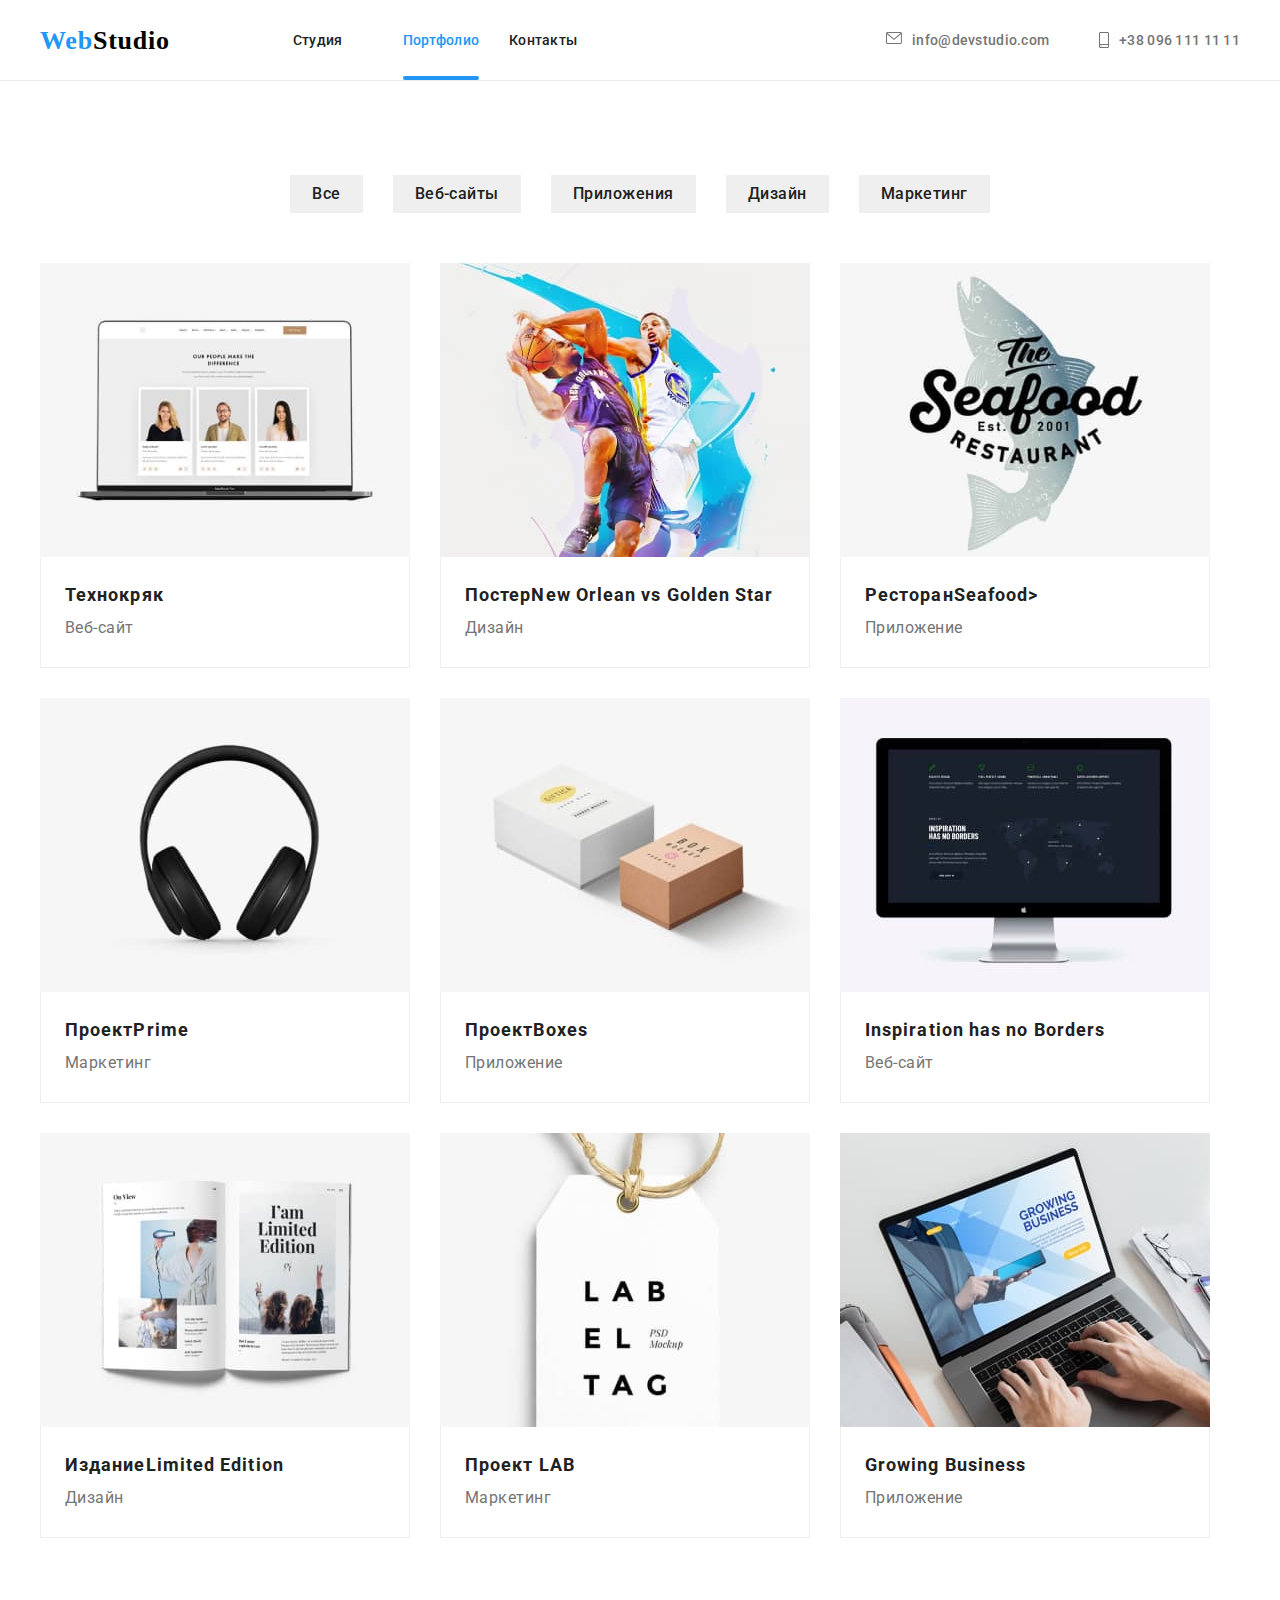
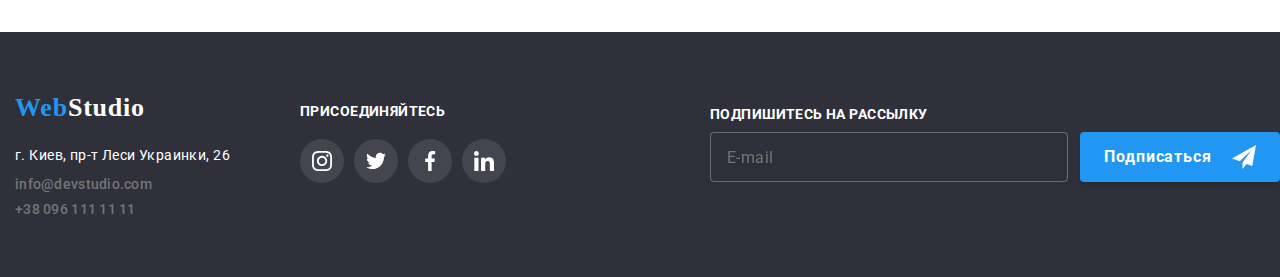
==== portfolio.html @ 8f8fbf3a "HW7" ====
<!DOCTYPE html>
<html lang="ru">
<head>
    <meta charset="UTF-8">
    <meta http-equiv="X-UA-Compatible" content="IE=edge">
    <meta name="viewport" content="width=device-width, initial-scale=1.0">
    <title>Document</title>
    <link rel="preconnect" href="https://fonts.googleapis.com">
    <link rel="preconnect" href="https://fonts.gstatic.com" crossorigin>
    <link href="https://fonts.googleapis.com/css2?family=Roboto:wght@400;500;700;900&display=swap" rel="stylesheet">
    <link href="//cdnjs.cloudflare.com/ajax/libs/modern-normalize/1.1.0/modern-normalize.min.css">
    <link rel="stylesheet" href="./css/styles.css">
</head>
<body>
    <header class="header">
        <div class="container header-container">
        <nav class="header-nav header-list">
            <a href=./index.html class="Logo link">Web<span class="Logostudio link">Studio</span></a>
             
         <ul class="header-list link">
             <li class="header-item link">
               <a class="heder-link link" href=./index.html>Студия</a>
             </li>
             <li class="header-item link">
               <a class="heder-link current link" href=./portfolio.html>Портфолио</a>
             </li>
             <li class="header-item link">
               <a class="heder-link link" href="Контакты">Контакты</a>
             </li>
         </ul>
         </nav>
         
         <ul class="header-contact">
            <li class="contact-list link">
                <a class="contact-item link" href="mailto:info@devstudio.com">
                <svg class="email-icon">
                <use href="./imeges/sprite.svg#icon-email"></use>
                </svg>
                info@devstudio.com</a>
            </li>
            <li class="contact-list link">
                <a class="contact-item link" href="tel:+380961111111">
                <svg class="tel-icon">
                    <use href="./imeges/sprite.svg#icon-phone"></use>
                </svg>
                +38 096 111 11 11</a>
            </li>
        </ul>            
        </div>
     </header>

     <main>
         <section class="menu">
             <div class="container">
             <h2 hidden>навигация</h2>
             <ul class="container-nav">
                 <li class="menu-title link">
                     <button class="menu-btn link" type="button">Все</button>
                 </li>
                 <li class="menu-title link">
                    <button class="menu-btn link" type="button">Веб-сайты</button>
                </li>
                <li class="menu-title link">
                    <button class="menu-btn link" type="button">Приложения</button>
                </li>
                <li class="menu-title link">
                    <button class="menu-btn link" type="button">Дизайн</button>
                </li>
                <li class="menu-title link">
                    <button class="menu-btn link" type="button">Маркетинг</button>
                </li>
             </ul>
         
             <h2 hidden>Gelery</h2>
             <ul class="galary-list">
                 <li class="link galary-item">
                     <a class="link galary-link" href="">
                <div class="galary-top">    
                    <img  src="./imeges/img1.jpg" alt="сотрудники" width="370" height="294">
                    <p class="galary-text"> Технокряк это современная площадка 
                    распространения коронавируса. 
                    Компании используют эту платформу 
                    для цифрового шпионажа и атак на защищённые 
                    сервера конкурентов
                    </p>
                </div>
                    <div class="card">
                        <h3 class="project-list">Технокряк</h3>
                        <p class="project-item">Веб-сайт</p>
                    </div>
                </a>

                 </li>
                 <li class="link galary-item">
                     <a class="link galary-link" href="">
                    <div class="galary-top">
                    <img  src="./imeges/img2.jpg" alt="баскетбол" width="370" height="294">
                    <p class="galary-text"> Технокряк это современная площадка 
                        распространения коронавируса. 
                        Компании используют эту платформу 
                        для цифрового шпионажа и атак на защищённые 
                        сервера конкурентов>
                        </p>
                    </div> 
                    <div class="card">
                        <h3 class="project-list">Постер<span class="project-list" lang="en">New Orlean vs Golden Star</span>
                        </h3>
                        <p class="project-item">Дизайн</p>
                    </div>
                    </a>

                 </li >
                 <li class="link galary-item" >
                     <a class="link galary-link" href="">
                        <div class="galary-top">
                    <img  src="./imeges/img3.jpg" alt="логотип ресторана" width="370" height="294">
                      <p class="galary-text"> Технокряк это современная площадка 
                        распространения коронавируса. 
                        Компании используют эту платформу 
                        для цифрового шпионажа и атак на защищённые 
                        сервера конкурентов>
                        </p>
                        </div>
                        <div class="card">
                        <h3 class="project-list">Ресторан<span class="project-list" lang="en">Seafood></span></h3>
                        <p class="project-item">Приложение</p>
                </div>
                </a>

                 </li>
                 <li class="link galary-item">
                     <a class="link galary-link" href="">
                        <div class="galary-top">
                    <img  src="./imeges/img4.jpg" alt="наушники" width="370" height="294">
                    <p class="galary-text"> Технокряк это современная площадка 
                        распространения коронавируса. 
                        Компании используют эту платформу 
                        для цифрового шпионажа и атак на защищённые 
                        сервера конкурентов>
                        </p>
                        </div>
                    <div class="card">
                        <h3 class="project-list">Проект<span class="project-list" lang="en">Prime</span></h3>
                        <p class="project-item">Маркетинг</p>
                    </div class="card">
                </a>
                 </li>
                 <li class="link galary-item">
                     <a class="link galary-link" href="">
                        <div class="galary-top">
                    <img  src="./imeges/img5.jpg" alt="коробки" width="370" height="294">
                    <p class="galary-text"> Технокряк это современная площадка 
                        распространения коронавируса. 
                        Компании используют эту платформу 
                        для цифрового шпионажа и атак на защищённые 
                        сервера конкурентов>
                        </p>
                        </div>
                    <div class="card">
                        <h3 class="project-list">Проект<span class="project-list" lang="en">Boxes</span> </h3>
                        <p class="project-item">Приложение</p>
                    </div>
                </a>
                 </li>
                 <li class="link galary-item">
                     <a class="link galary-link" href="">
                        <div class="galary-top">
                    <img  src="./imeges/img6.jpg" alt="монитор" width="370" height="294">
                    <p class="galary-text"> Технокряк это современная площадка 
                        распространения коронавируса. 
                        Компании используют эту платформу 
                        для цифрового шпионажа и атак на защищённые 
                        сервера конкурентов>
                        </p>
                        </div>
                    <div class="card">
                        <h3 class="project-list" lang="en">Inspiration has no Borders</h3>
                        <p class="project-item">Веб-сайт</p>
                </div>    
                </a>
                 </li>
                 <li class="link galary-item">
                     <a class="link galary-link" href="">
                        <div class="galary-top">
                    <img src="./imeges/img7.jpg" alt="книга" width="370" height="294">
                    <p class="galary-text"> Технокряк это современная площадка 
                        распространения коронавируса. 
                        Компании используют эту платформу 
                        для цифрового шпионажа и атак на защищённые 
                        сервера конкурентов>
                        </p>
                        </div>
                    <div class="card">
                        <h3 class="project-list">Издание<span class="project-list" lang="en">Limited Edition</span></h3>
                         <p class="project-item">Дизайн</p>
                    </div>
                </a>
                 </li>
                 <li class="link galary-item">
                     <a class="link galary-link" href="">
                        <div class="galary-top">
                    <img  src="./imeges/img8.jpg" alt="бирка" width="370" height="294">
                    <p class="galary-text"> Технокряк это современная площадка 
                        распространения коронавируса. 
                        Компании используют эту платформу 
                        для цифрового шпионажа и атак на защищённые 
                        сервера конкурентов>
                        </p>
                        </div>
                    <div class="card">
                        <h3 class="project-list">Проект <span class="project-list" lang="en">LAB</span></h3>
                        <p class="project-item">Маркетинг</p>
                </div>
                </a>
                 </li>
                 <li class="link galary-item">
                     <a class="link galary-link" href="">
                        <div class="galary-top">
                    <img  src="./imeges/img9.jpg" alt="ноутбук" width="370" height="294">
                    <p class="galary-text"> Технокряк это современная площадка 
                        распространения коронавируса. 
                        Компании используют эту платформу 
                        для цифрового шпионажа и атак на защищённые 
                        сервера конкурентов>
                        </p>
                        </div>
                    <div class="card">
                        <h3 class="project-list" lang="en">Growing Business</h3>
                         <p class="project-item">Приложение</p>
                    </div>    
                </a>
                 </li>
            </ul>
         </div>
         </section>
     </main>

     <footer class="footer link">
    
        <div class="head-footer-container">
           <div class="container footer-container">
               <div class="footer-web">  
                   <div class="logo-foot">
                   <a href="WebStudio" class="Logo-footer link">Web<span class="Logostudio-footer link">Studio</span></a>
                   </div>
               <address> 
               <ul class="link footer-list">
                   <li class="link footer-item">
                       <a class="adress link" href="г.Киев,пр-тЛесиУкраинки,26">г. Киев, пр-т Леси Украинки, 26</a>
                   </li>
                   <li class="link footer-item">
                       <a class="contact-item link" href="mailto:info@devstudio.com">info@devstudio.com</a>
                   </li>
                   <li class="link footer-item">
                       <a class="contact-item link" href="tel:+380961111111">+38 096 111 11 11</a>
                   </li>
               </ul>
               </address>
               </div> 
   
           <div class="footer-social">
            <h2 class="social-title">Присоединяйтесь</h2>
               <ul class="social-list">
                <li class="social-item link"> 
                    <a href="" class="footer-social-link">
                       <svg class="footer-social-icon">
                           <use href="./imeges/sprite.svg#icon-instagram"></use>
                       </svg>
                   </a> 
               </li>
                               
               <li class="social-item link"> 
                   <a href="" class="footer-social-link">
                       <svg class="footer-social-icon">
                           <use href="./imeges/sprite.svg#icon-twitter"></use>
                       </svg>
                   </a>
                </li>
                                 
                <li class="social-item link"> 
                    <a href="" class="footer-social-link">
                       <svg class="footer-social-icon">
                           <use href="./imeges/sprite.svg#icon-facebook"></use>
                       </svg>
                   </a> 
               </li>
   
               <li class="social-item link"> 
                   <a href="" class="footer-social-link">
                       <svg class="footer-social-icon">
                           <use href="./imeges/sprite.svg#icon-linkedin"></use>
                       </svg>
                   </a> 
               </li>
              </ul>
           </div> 
       </div>
       <form action class="footer-form">
        <strong class="strong">Подпишитесь на рассылку</strong>
        <div class="write-send">
        <input type="email" 
            id="mail" 
            placeholder="E-mail" 
            class="footer-input">
        <button type="submite" class="btn-write">
            <span class="btn-title">Подписаться</span>
            <svg class="icon-send" width="24" height="24">
                <use href="../imeges/sprite.svg#icon-send">
                 </use>
            </svg>
        </button>
    
    </form>
        </div>
       
       </footer>
    
</body>
</html>
---- css/styles.css ----
:root {
        --primary-title-color: #ffffff;
        --secondary-title-color: #212121;
        --primary-text-color: #757575;
        /* --third-text-color: #9da4bd; */
        --secondary-text-color: #2196F3
        /* --accent-color: #ff6c00; */
        /* --header-text-color: #ffffff; */
    }
html {
 box-sizing: border-box;
}
/* *,
*::after,
*::before {
    box-sizing: inherit;
} */
body { 
    font-family: 'Roboto', sans-serif;
    margin: 0px;
  }  
.link {
    list-style: none;
    text-decoration: none;
    font-style: normal;
}
ul, 
h1,
h3,
h2,
h4,
p {
    padding: 0px;
    margin: 0px;
}
img {
    display: block;
    min-width: 100%;
    height: auto;
}
a {
    display: block;
}
.container {
    width: 1200px;
    margin: 0 auto;
    padding: 0 15px;
    
}

/* HEADER */
.header {
    border-bottom: 1px solid #ececec;
}
.Logo {
    color:  var(--secondary-text-color);
    font-family: Raleway; 
    font-style: normal;
    font-weight: bold;
    font-size: 26px;
    line-height: 31px;
    letter-spacing: 0.03em;
    margin-right: 93px;
    padding-top: 25px;
    padding-bottom: 25px;
}
.Logostudio {
    font-family: Raleway;
    font-style: normal;
    font-weight: bold;
    font-size: 26px;
    line-height: 31px;
    letter-spacing: 0.03em;
    color: black;
}
.header-list {
    display: flex;
    margin-right: auto;
    align-items: center;
}
.header-container {
    display: flex;
    height: 80px;
} 
.header-nav {
    display: flex;
}
.header-item {    
    font-family: Roboto;
    font-style: normal;
    font-weight: 500;
    font-size: 14px;
    line-height: 16px;
    letter-spacing: 0.02em;
   
   }

.header-item:not(:last-child) {
    margin: 30px;
}   

.heder-link {
    color: var(--secondary-title-color);
    padding-top: 32px;
    padding-bottom: 32px;
    display: flex;
    transition: color 250ms cubic-bezier(0.4, 0, 0.2, 1);
}
      

.heder-link:hover,
.heder-link:focus,
.contact-item:hover,
.contact-item:focus{
    color:var(--secondary-text-color);
}
.header-list .heder-link.current {
    position: relative;
    color: var(--secondary-text-color);
}
.current::after {
content: "";
width: 100%;
height: 4px;
position: absolute;
bottom: 0px;
border-radius: 2px;
background-color: var(--secondary-text-color);

display: block;
}

/* CONTACT */
.header-contact {
    display: flex;
  margin-left: auto;
  align-items: center;
}

.contact-item {
    font-family: Roboto;
    font-style: normal;
    font-weight: 500;
    font-size: 14px;
    line-height: 16px;
    letter-spacing: 0.02em;
    color: var(--primary-text-color);
    display: flex;
    transition: color 250ms cubic-bezier(0.4, 0, 0.2, 1);
}



.contact-list:not(:last-child) {
 margin-right: 50px;

}
.email-icon {
    height: 12px;
    width: 16px;
    margin-right: 10px;
    fill: currentColor;
}
.tel-icon {
    height: 16px;
    width: 10px;
    margin-right: 10px;
    fill: currentColor;  
}
  

/* HERO */
.baner {
    background-color: #2F303A;
    
}
 .hero-main {    
    font-family: Roboto;
    font-style: normal;
    font-weight: 900;
    font-size: 44px;
    line-height: 60px;
    text-align: center;
    letter-spacing: 0.06em;
    text-transform: uppercase;
    color: var(--primary-title-color); 
    width: 696px;
    margin: auto;
    /* height: 120px; */
    margin-bottom: 30px;
    /* margin-top: 200px; */
    /* padding-bottom: 280px; */
    /* outline: 1px solid #ffffff; */
 }
 .hero-main {
     padding-top: auto;
     padding-bottom: auto;
 }
 .baner  {
     padding-top: 200px;
     height: 600px;
     max-width: 1600px;
     margin: auto;
     text-align: center;
     background-image: linear-gradient(to right, rgba(47,48,58,0.4), rgba(47,48,58,0.4) ),
      url(../imeges/background.jpg);
     background-repeat: no-repeat;
     background-position: center;
     background-size: cover;
    }
    .pictures {
    height: 120px;
    background-color: #F5F4FA;
    margin-bottom: 30px;
    display: flex;
    justify-content: center;
    align-items: center;
    }
    .icon-antena,
    .icon-clock,
    .icon-diagram,
    .icon-astronaut  {
        height: 70px;
        width: 70px;
    }    
    .social-item {
        width: 44px;
        height: 44px;
       
    }
    .social-link {
        /* display: block; */
        width: 100%;
        height: 100%;
        border-radius: 50%;
        background-color: #ffffff;
        display: flex;
        align-items: center;
        justify-content: center;
        transition: background-color 250ms cubic-bezier(0.4, 0, 0.2, 1);
    }
    .social-link:hover,
    .social-link:focus {
        background-color: var(--secondary-text-color);
        border-radius: 50%;
    }
    .social-link:hover .social-icon,
    .social-link:focus .social-icon {
        fill:#ffffff;
        border-color: var(--secondary-text-color)
    }
    .social-list {
        display: flex;
        justify-content: center;
        align-items: center;
    }
    .social-item +.social-item {
        margin-left: 10px;
    }
    .team-list-item {
        margin-bottom: 30px;
    }
    .social-icon {
        width: 20px;
        height: 20px;
        fill: #afb1b8;
        justify-content: center;
        align-items: center;
    }
 
 .hero-btn {
    font-family: Roboto;
    font-style: normal;
    font-weight: bold;
    font-size: 16px;
    line-height: 30px;
    display: flex;
    align-items: center;
    /* text-align: center; */
    letter-spacing: 0.06em;
    color: var(--primary-title-color);
    background-color: #2196F3;
    cursor: pointer;
    margin: auto;
    /* height: 50px;
    width: 200px; */
    border-radius: 4px;
    padding: 10px 32px;
 }
.hero-btn:focus,
.hero-btn:hover{
    background-color: var(--secondary-text-color);
    color: var(--secondary-title-color);
}

 .about-us {
    font-family: Roboto;
    font-style: normal;
    font-weight: bold;
    font-size: 14px;
    line-height: 16px;
    letter-spacing: 0.03em;
    text-transform: uppercase;
    color: var(--secondary-title-color);
    margin-bottom: 10px;
    }

.about-item {
    margin-left: 30px;
    width: 270px;
    flex-basis: calc(100% / 4 - 30px);
}

.about-item:nth-child(4n+1) {
   margin-left: 0px; 
}

.header-us {
    display: flex;
}


.header-about-us {
    padding-top: 94px;
  padding-bottom: 47px;
}

.about-list {
    font-family: Roboto;
    font-style: normal;
    font-weight: normal;
    font-size: 14px;
    line-height: 24px;
    letter-spacing: 0.03em;
    color: var(--primary-text-color);
    margin-top: 10px;
    display: flex;
 }
 .about-us:not(:last-child) {
    margin-right: 50px }

.header-we-do {
    padding-top: 47px;
  padding-bottom: 94px;
} 
.we-do-list {
    display: flex;
    flex-basis: calc(100% / 3 - 90px);
    
}  
.we-do {
    font-family: Roboto;
    font-style: normal;
    font-weight: bold;
    font-size: 36px;
    line-height: 42px;
    text-align: center;
    letter-spacing: 0.03em;
    color: var(--secondary-title-color);
    margin-bottom: 50px;
}
.photo-we-do:not(:first-child) {
    margin-left: 30px;
   
}
.we-do-text {
    position: absolute;
    font-family: Roboto;
    font-style: normal;
    font-weight: bold;
    font-size: 14px;
    line-height: 16px;
    text-align: center;
    letter-spacing: 0.03em;
    text-transform: uppercase;

    display: flex;
    justify-content: center;
    align-items: center;
       
    line-height: 1.17;
    width: 100%;
    height: 70px;
    background-color: rgba(47, 48, 58, 0.8);
    color: var(--primary-title-color);
    bottom: 0;
}
    
.we-do-title {
    position: relative;
}
.team {
    font-family: Roboto;
    font-style: normal;
    font-weight: bold;
    font-size: 36px;
    line-height: 42px;
    text-align: center;
    letter-spacing: 0.03em;
    color: var(--secondary-title-color);
    margin-bottom: 50px;
}
.header-team {
    background-color: #f5f4fa;
  padding-top: 94px;
  padding-bottom: 94px;
  max-width: 1600px;
  margin: auto;
}
.photo-us {
    flex-basis: calc(100% / 4 - 90px); 
    box-shadow: 0px 1px 3px rgb(0 0 0 / 12%), 
    0px 1px 1px rgb(0 0 0 / 14%), 
    0px 2px 1px rgb(0 0 0 / 20%);  
    border-radius: 0px 0px 4px 4px;
    background-color:var(--primary-title-color) ;    
}
.photo-us:not(:first-child) {
    margin-left: 30px;
      
}
.team-list {
    display: flex;
    flex-wrap: wrap;
    /* margin-left: -30px; */
}
.team-list > .photo-us{
    flex-basis: calc((100% / 4) - 30px);
}
.team-photo {
    margin-bottom: 30px;
    
}
.name {
    font-family: Roboto;
    font-style: normal;
    font-weight: 500;
    font-size: 16px;
    line-height: 19px;
    text-align: center;
    letter-spacing: 0.03em;
    color: var(--secondary-title-color);
    
}
.prof {
    font-family: Roboto;
    font-style: normal;
    font-weight: normal;
    font-size: 16px;
    line-height: 19px;
    text-align: center;
    letter-spacing: 0.03em;
    color: var(--primary-text-color);
    padding: auto;
    margin-top: 10px;
}
.client-section {
    /* display: flex; */
    padding-top: 94px;
    padding-bottom: 94px;
}
.title-client {
    font-family: Roboto;
    font-style: normal;
    font-weight: bold;
    font-size: 36px;
    line-height: 42px;
    text-align: center;
    letter-spacing: 0.03em;
    color: #212121;
    margin-bottom: 50px;
}
/* .client-list > .client-item{
    flex-basis: calc((100% / 6) - 30px);
} */
/* .client-item {
    border: 1px solid #AFB1B8;
    border-radius: 4px;
 } */
.client-link {
    display: flex;
    width: 170px;
    height: 92px;
    justify-content: center;
    align-items: center;
    border-radius: 4px;
    border: 1px solid #afb1b8;
    cursor: pointer;
    transition: background-color 250ms cubic-bezier(0.4, 0, 0.2, 1);
}
.client-link:hover,
.client-link:focus {
    border-color: #2196F3;  
}

.client-item:not(:last-child) {
    margin-right: 30px;
}
.company-icon {
    width: 106px;
    height: 60px;
    fill:#AFB1B8 ;

}
.client-list {
    display: flex;
    justify-content: center;
}
/* .client-link:hover,
.client-link:focus {
  border-color: var(--secondary-text-color);
} */

.client-link:hover .company-icon,
.client-link:focus .company-icon {
  fill: #2196F3;
  border-color: #2196F3;
}
/* FOOTER */
.logo-foot {
    margin-bottom: 20px;
    height: 31px;
    width: 145px;
    /* margin-right: 70px; */
}
.Logostudio-footer {
    color: #ffffff;
}
    

.adress {
    font-family: Roboto;
    font-style: normal;
    font-weight: normal;
    font-size: 14px;
    line-height: 24px;
    letter-spacing: 0.03em;
    color: var(--primary-title-color);
}
.mail .tel {
    font-family: Roboto;
    font-style: normal;
    font-weight: normal;
    font-size: 14px;
    line-height: 24px;
    letter-spacing: 0.03em;
    color: rgba(255, 255, 255, 0.6);
}
.footer {
    background-color: #2F303A;
    padding-top: 60px;
    padding-bottom: 60px;
    /* height: 252px; */
    max-width: 1600px;
    margin: auto;
    /* display: flex; */
    
}
.Logo-footer {
    color:  var(--secondary-text-color);
    font-family: Raleway; 
    font-style: normal;
    font-weight: bold;
    font-size: 26px;
    line-height: 31px;
    letter-spacing: 0.03em;
    /* margin-right: 93px;
    margin-bottom: 25px;
    padding-top: 60px; */
}
.footer-item {
        display: block;
}
.footer-item:not(:last-child) {
    margin-bottom: 9px;
}
/* .footer-social { */
    /* display: flex;
    flex-direction: column; */
    

.social-title {
    /* display: flex; */
    align-items: center;
    justify-content: center;
    margin-bottom: 20px;
    width: 145px;
    height: 16px;
    left: 516px;
    top: 2751px;
    color: var(--primary-title-color);
    font-family: Roboto;
    font-style: normal;
    font-weight: 700;
    font-size: 14px;
    line-height: calc(16 / 14);
    letter-spacing: 0.03em;
    text-transform: uppercase;
}
.head-footer-container {
    display: flex;
    /* padding-top: 60px;
    /* padding-bottom: 60px; */
}
.footer-container {
    display: flex;
    align-items:baseline; 
    margin-right: 70px;
}

.footer-social-link {
    display: flex;
    align-items: center;
    justify-content: center;
    width: 44px;
    height: 44px;
    background-color: rgba(255, 255, 255, 0.1);
    border-radius: 50%;
    transition: background-color 250ms cubic-bezier(0.4, 0, 0.2, 1);
}
.footer-social-link:hover,
.footer-social-link:focus {
  background-color: var(--secondary-text-color);
  border-radius: 50%;
}

.footer-social-link:hover .footer-social-icon,
.footer-social-link:focus .footer-social-icon {
  fill: var(--primary-title-color);
}
.footer-social-icon {
    width: 20px;
    height: 20px;
    fill: var(--primary-title-color);
}
.footer-web {
    margin-right: 70px;
    /* margin-left: 215px; */
}
.footer-form {
    display: inline-flex;
    flex-wrap: wrap;
    /* margin-right: 93px; */
 
}
.strong {
    font-family: Roboto;
    font-style: normal;
    font-weight: 700;
    font-size: 14px;
    line-height: 1.14;
    letter-spacing: 0.03em;
    text-transform: uppercase;
    display: block;
    color: var(--primary-title-color);
    /* margin-bottom: 20px; */
    padding-top: 15px;
}
.write-send {
   display: flex;
   margin-top: -25px;
  
}
.footer-input {
    outline: none;
    font-family: Roboto;
    font-style: normal;
    font-weight: 400;
    font-size: 16px;
    line-height: 1.25;
    display: flex;
    align-items: center;
    letter-spacing: 0.03em;
    color: rgba(255, 255, 255, 0.6);
    width: 358px;
    height: 50px;
    padding: 15px 16px;
    margin-right: 12px;
    color: var(--primary-title-color);
    background: none;
    border: 1px solid rgba(255, 255, 255, 0.3);
    box-sizing: border-box;
    filter: drop-shadow(0px 4px 4px rgba(0, 0, 0, 0.15));
    border-radius: 4px;
    transition: border 250ms cubic-bezier(0.4, 0, 0.2, 1);
}
.footer-form:focus
.footer-form:hover {
    border: 1px solid rgba(255, 255, 255, 0.3); 
}
.btn-write {
    display: flex;
    align-items: center;
    justify-content: center;
    width: 200px;
    height: 50px;
    left: 1185px;
    top: 2787px;
    border: none;
    background-color: var(--secondary-text-color);
    box-shadow: 0px 4px 4px rgb(0 0 0 / 15%);
    border-radius: 4px;
    box-shadow: 0px 4px 4px rgb(0 0 0 / 15%);
    cursor: pointer;
    transition: background-color 250ms cubic-bezier(0.4, 0, 0.2, 1);
}

.icon-send {
    width: 24px;
    height: 24px;
    margin-left: 10px;
}
.btn-title {
    font-family: Roboto;
    font-style: normal;
    font-weight: bold;
    font-size: 16px;
    line-height: calc(30 / 16);
    letter-spacing: 0.06em;
    color: var(--primary-title-color);
    margin-right: 10px; 
}



/* PORTFOLIO */
/* MENU */
.menu-btn:hover,
.menu-btn:focus {
    color:var(--primary-title-color);
    background-color: var(--secondary-text-color);
}
.menu-btn {
    border: none;
    font-family: Roboto;
    font-style: normal;
    font-weight: 500;
    font-size: 16px;
    line-height: 26px;
    text-align: center;
    letter-spacing: 0.03em;
    color: var(--secondary-title-color);
    cursor: pointer;
    display: block;
    padding: 6px 22px;
    /* height: 38px; */
    transition: color 250ms cubic-bezier(0.4, 0, 0.2, 1), 
    background-color 250ms cubic-bezier(0.4, 0, 0.2, 1), 
    box-shadow 250ms cubic-bezier(0.4, 0, 0.2, 1);
    
}


.menu {
    padding-top: 94px;
    padding-bottom: 94px;
}
/* GALARY */
.project-list {
    font-family: Roboto;
    font-style: normal;
    font-weight: bold;
    font-size: 18px;
    line-height: 36px;
    letter-spacing: 0.06em;
    color: var(--secondary-title-color);
    }
.project-item {
    font-family: Roboto;
    font-style: normal;
    font-weight: normal;
    font-size: 16px;
    line-height: 30px;
    letter-spacing: 0.03em;
    color: var(--primary-text-color);
    margin-bottom: 4px;
}
.container-nav {
    display: flex;
    justify-content: center;
    margin-bottom: 50px;
}
.menu-title:not(:first-child) {
    margin-left: 30px;
}

.card{
    padding: 20px 24px;
    border: 1px solid #eeeeee;
    border-top: none;
}
.galary-top {
    position: relative;
    overflow: hidden;
 }
.galary-text {
    position: absolute;
 

    font-family: Roboto;
    font-style: normal;
    font-weight: normal;
    font-size: 18px;
    line-height: 28px;
    letter-spacing: 0.03em;
    /* text-align: center; */
    

    color: white;
    top: 0px;
    left: 0px;
    height: 100%;
    /* width: 100%; */
    padding: 63px 24px;
    transform: translate(0, 100%);       
    transition: transform 250ms cubic-bezier(0.4, 0, 0.2, 1); 
    background-color: var(--secondary-text-color);
    
}
.galary-link {
    transition: box-shadow 250ms cubic-bezier(0.4, 0, 0.2, 1);
}


.galary-link:hover .galary-text {
    transform: translate(0);
}
.galary-list {
    display: flex;
    flex-wrap: wrap;
   
}
.galary-item {
    flex-basis: calc(100% / 3 - 30px);
    margin-left: 30px;
    margin-top: 30px;
}
.galary-item:nth-child(1) {
   margin-left: 0px; 
}
.galary-item:nth-child(4) {
    margin-left: 0px; 
 }
 .galary-item:nth-child(7) {
    margin-left: 0px;
 }
 .galary-item:nth-child(1) {
    margin-top: 0px;
    }

.galary-item:nth-child(2) {
    margin-top: 0px;}
.galary-item:nth-child(3) {
     margin-top: 0px;}

.galary-link:hover,
.galary-link:focus {     
     box-shadow: 0px 4px 4px rgba(0, 0, 0, 0.25); 
}

/* --модальное окно-- */
.backdrop {
    width: 100vw;
    height: 100vh;
    position: fixed;
    top: 0;
    background-color: rgba(0, 0, 0, 0.2);
    display: flex;
    justify-content: center;
    align-items: center;
    transition: opacity 250ms cubic-bezier(0.4, 0, 0.2, 1);
}
.modal {
    width: 528px;
    min-height: 581px;
    background: #ffffff;
    border-radius: 4px;
    position: relative;
    
    
}

.backdrop.is-hidden {
    opacity: 0;
    visibility: hidden;
    pointer-events: none;
}   

.close-btn {
    display: flex;
    justify-content: center;
    align-items: center;
    width: 30px;
    height: 30px;
    border-radius: 50%;
    position: absolute;
    right: 18px;
    top: 18px;
    background-color: transparent;
    border: 1px solid rgba(0, 0, 0, 0.1);
    cursor: pointer;
}
.close-button {
    width: 18px;
    height: 18px;
    justify-content: center;
    align-items: center;
}
.close-button:hover {
    fill: var(--secondary-text-color);
   
}
/* .close-btn:hover {
    border-color:var(--secondary-text-color)
} */

.backdrop.is-hidden {
    opacity: 0;
    visibility: hidden;
    pointer-events: none;
}   


textarea {
    resize: none;
}
.form {
    padding: 40px;
}
.title-form {
    /* width: 448px;
height: 23px;
left: 576px;
top: 261px; */
    display: block;
    font-family: Roboto;
    font-style: normal;
    font-weight: bold;
    font-size: 20px;
    line-height: 23px;
    text-align: center;
    letter-spacing: 0.03em;

    color: #212121;
    margin-bottom: 12px;

}
.form-name {
    position: relative;
    display: flex;
    flex-direction: column;
    margin-bottom: 12px;
    cursor: pointer;
}
.form-item {
    font-family: Roboto;
    font-style: normal;
    font-weight: normal;
    font-size: 12px;
    line-height: 14px;
    
    letter-spacing: 0.01em;
    color: #757575;
    margin-bottom: 4px;
}
.form-input {
    /* width: 448px; */
    height: 40px;
    left: 576px;
    top: 314px;
    outline: none;
    border: 1px solid rgba(33, 33, 33, 0.2);
    border-radius: 4px;

    padding-left: 42px;
    margin: 0;
    border: 1px solid rgba(33, 33, 33, 0.2);
    border-radius: 4px;
    transition: border 250ms cubic-bezier(0.4, 0, 0.2, 1);
}
.form-name:hover .form-icon {
    
    fill: #2196F3;
}
.form-input:focus+.form-icon {
    fill: #2196F3;
}
.form-input:hover ,
.form-input:focus {
    outline: none;
    border: 1px solid #2196F3;
    
}
.comment:hover,
.comment:focus {
    outline: none;
    border: 1px solid #2196F3;
}



.form-icon {
    height: 15px;
    width: 12px;
    position: absolute;
    top: 31px;
    left: 12px;
    pointer-events: none;
    transition: fill 250ms cubic-bezier(0.4, 0, 0.2, 1);
    /* fill: var(--primary-black-color); */
}
.comment {
    outline: none;
    padding: 12px 16px;
    border-radius: 4px;
    border: 1px solid rgba(33, 33, 33, 0.2);
    resize: none;
    transition: border 250ms cubic-bezier(0.4, 0, 0.2, 1);
}

.form-checkbox {
    font-size: 14px;
    line-height: 1.2;
    color: var(--primary-text-color);
    display: flex;
    /* margin-bottom: 15px; */
    font-style: normal;
    font-weight: normal;
    letter-spacing: 0.03em;
    cursor: pointer;
}
 .form-checkbox span {
    width: 15px;
    height: 15px;
    border: 2px solid black;
    border-radius: 3px;
    margin-right: 7px;
    display: flex;
    align-items: center;
    justify-content: center;

        
}
.agreement:checked + .form-checkbox span {
    background-color: var(--secondary-text-color);
    border: 2px solid var(--secondary-text-color);
}
  
.hidden-visual {
    position: absolute;
    width: 1px;
    height: 1px;
     margin: -1px;
     border: 0; 
     padding: 0;
     clip: rect(0 0 0 0);
     overflow: hidden;
}

.btn-send {
    display: block;
    margin-left: auto;
    margin-right: auto;
}

.btn-submit {
    background: var(--secondary-text-color);
    width: 200px;
    height: 50px;
    box-shadow: 0px 4px 4px rgb(0 0 0 / 15%);
    border-radius: 4px;
    border: none;
    cursor: pointer;
    color: var(--primary-title-color);
    font-weight: 700;
    font-size: 16px;
    line-height: 1.88;
    letter-spacing: 0.06em;
    margin-top: 30px;
}
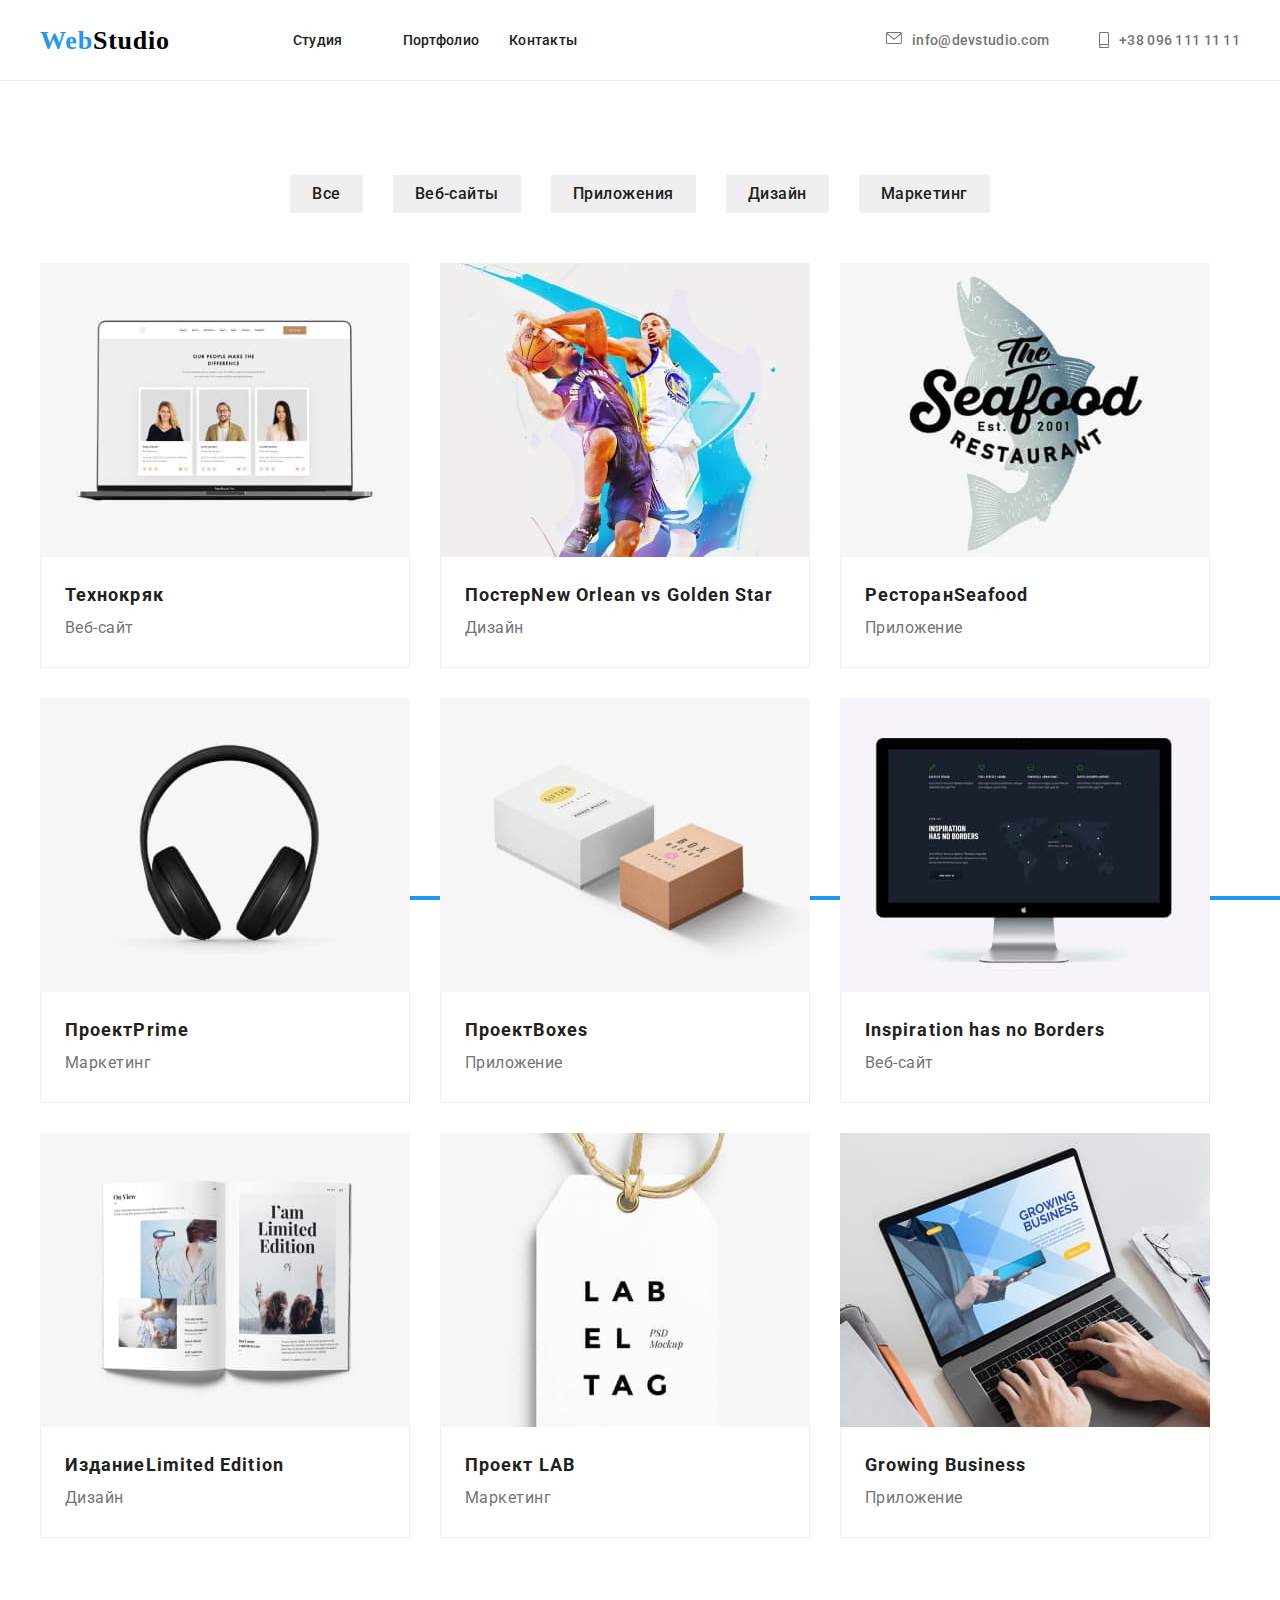
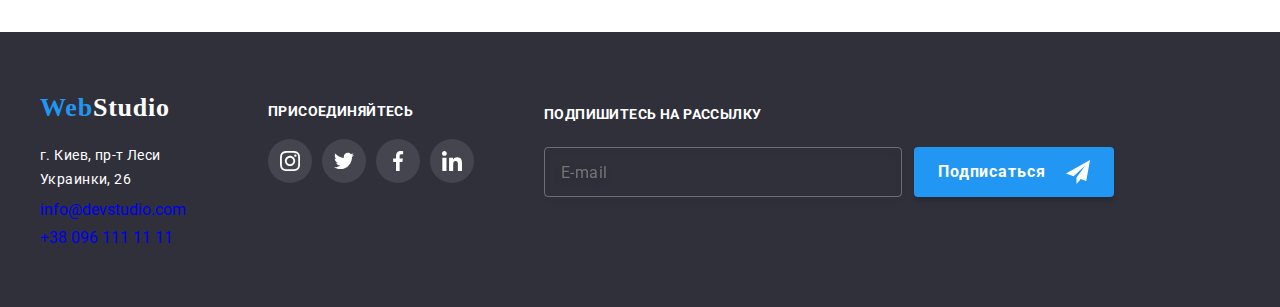
==== commit 66fa13c5: "HW7" ====
--- a/portfolio.html
+++ b/portfolio.html
@@ -9,38 +9,39 @@
     <link rel="preconnect" href="https://fonts.gstatic.com" crossorigin>
     <link href="https://fonts.googleapis.com/css2?family=Roboto:wght@400;500;700;900&display=swap" rel="stylesheet">
     <link href="//cdnjs.cloudflare.com/ajax/libs/modern-normalize/1.1.0/modern-normalize.min.css">
+    <link rel="stylesheet" href="./css/main.min.css">
     <link rel="stylesheet" href="./css/styles.css">
 </head>
 <body>
     <header class="header">
-        <div class="container header-container">
-        <nav class="header-nav header-list">
+        <div class="container header_container">
+        <nav class="header_nav header_list">
             <a href=./index.html class="Logo link">Web<span class="Logostudio link">Studio</span></a>
              
-         <ul class="header-list link">
-             <li class="header-item link">
-               <a class="heder-link link" href=./index.html>Студия</a>
+         <ul class="header_list link">
+             <li class="header_item link">
+               <a class="heder_link link" href=./index.html>Студия</a>
              </li>
-             <li class="header-item link">
-               <a class="heder-link current link" href=./portfolio.html>Портфолио</a>
+             <li class="header_item link">
+               <a class="heder_link current link" href=./portfolio.html>Портфолио</a>
              </li>
-             <li class="header-item link">
-               <a class="heder-link link" href="Контакты">Контакты</a>
+             <li class="header_item link">
+               <a class="heder_link link" href="Контакты">Контакты</a>
              </li>
          </ul>
          </nav>
          
-         <ul class="header-contact">
-            <li class="contact-list link">
-                <a class="contact-item link" href="mailto:info@devstudio.com">
-                <svg class="email-icon">
+         <ul class="header_contact">
+            <li class="contact_list link">
+                <a class="contact_item link" href="mailto:info@devstudio.com">
+                <svg class="email_icon">
                 <use href="./imeges/sprite.svg#icon-email"></use>
                 </svg>
                 info@devstudio.com</a>
             </li>
-            <li class="contact-list link">
-                <a class="contact-item link" href="tel:+380961111111">
-                <svg class="tel-icon">
+            <li class="contact_list link">
+                <a class="contact_item link" href="tel:+380961111111">
+                <svg class="tel_icon">
                     <use href="./imeges/sprite.svg#icon-phone"></use>
                 </svg>
                 +38 096 111 11 11</a>
@@ -99,7 +100,7 @@
                         распространения коронавируса. 
                         Компании используют эту платформу 
                         для цифрового шпионажа и атак на защищённые 
-                        сервера конкурентов>
+                        сервера конкурентов
                         </p>
                     </div> 
                     <div class="card">
@@ -118,11 +119,11 @@
                         распространения коронавируса. 
                         Компании используют эту платформу 
                         для цифрового шпионажа и атак на защищённые 
-                        сервера конкурентов>
+                        сервера конкурентов
                         </p>
                         </div>
                         <div class="card">
-                        <h3 class="project-list">Ресторан<span class="project-list" lang="en">Seafood></span></h3>
+                        <h3 class="project-list">Ресторан<span class="project-list" lang="en">Seafood</span></h3>
                         <p class="project-item">Приложение</p>
                 </div>
                 </a>
@@ -136,7 +137,7 @@
                         распространения коронавируса. 
                         Компании используют эту платформу 
                         для цифрового шпионажа и атак на защищённые 
-                        сервера конкурентов>
+                        сервера конкурентов
                         </p>
                         </div>
                     <div class="card">
@@ -153,7 +154,7 @@
                         распространения коронавируса. 
                         Компании используют эту платформу 
                         для цифрового шпионажа и атак на защищённые 
-                        сервера конкурентов>
+                        сервера конкурентов
                         </p>
                         </div>
                     <div class="card">
@@ -170,7 +171,7 @@
                         распространения коронавируса. 
                         Компании используют эту платформу 
                         для цифрового шпионажа и атак на защищённые 
-                        сервера конкурентов>
+                        сервера конкурентов
                         </p>
                         </div>
                     <div class="card">
@@ -187,7 +188,7 @@
                         распространения коронавируса. 
                         Компании используют эту платформу 
                         для цифрового шпионажа и атак на защищённые 
-                        сервера конкурентов>
+                        сервера конкурентов
                         </p>
                         </div>
                     <div class="card">
@@ -204,7 +205,7 @@
                         распространения коронавируса. 
                         Компании используют эту платформу 
                         для цифрового шпионажа и атак на защищённые 
-                        сервера конкурентов>
+                        сервера конкурентов
                         </p>
                         </div>
                     <div class="card">
@@ -221,7 +222,7 @@
                         распространения коронавируса. 
                         Компании используют эту платформу 
                         для цифрового шпионажа и атак на защищённые 
-                        сервера конкурентов>
+                        сервера конкурентов
                         </p>
                         </div>
                     <div class="card">
@@ -237,8 +238,8 @@
 
      <footer class="footer link">
     
-        <div class="head-footer-container">
-           <div class="container footer-container">
+        <div class="head-footer-container container">
+           <div class="footer-container">
                <div class="footer-web">  
                    <div class="logo-foot">
                    <a href="WebStudio" class="Logo-footer link">Web<span class="Logostudio-footer link">Studio</span></a>
--- a/css/main.min.css
+++ b/css/main.min.css
@@ -0,0 +1,2 @@
+:root{--primary-title-color: #ffffff;--secondary-title-color: #212121;--primary-text-color: #757575;--secondary-text-color: #2196F3}ul,h1,h3,h2,h4,p{padding:0px;margin:0px}img{display:block;min-width:100%;height:auto}a{display:block}html{box-sizing:border-box}body{font-family:'Roboto', sans-serif;margin:0px}.link{list-style:none;text-decoration:none;font-style:normal}.container{width:1200px;margin:0 auto;padding:0 15px}.hero_btn{font-family:Roboto;font-style:normal;font-weight:bold;font-size:16px;line-height:30px;display:flex;align-items:center;letter-spacing:0.06em;color:var(--primary-title-color);background-color:#2196F3;cursor:pointer;margin:auto;border-radius:4px;padding:10px 32px}.hero_btn:focus,.hero_btn:hover{background-color:var(--secondary-text-color);color:var(--secondary-title-color)}.social-item{width:44px;height:44px}.social-link{width:100%;height:100%;border-radius:50%;background-color:#ffffff;display:flex;align-items:center;justify-content:center;transition:background-color 250ms cubic-bezier(0.4, 0, 0.2, 1)}.social-link:hover,.social-link:focus{background-color:var(--secondary-text-color);border-radius:50%}.social-link:hover .social-icon,.social-link:focus .social-icon{fill:#ffffff;border-color:var(--secondary-text-color)}.social-list{display:flex;justify-content:center;align-items:center}.social-item+.social-item{margin-left:10px}.team-list-item{margin-bottom:30px}.social-icon{width:20px;height:20px;fill:#afb1b8;justify-content:center;align-items:center}.menu-btn:hover,.menu-btn:focus{color:var(--primary-title-color);background-color:var(--secondary-text-color)}.menu-btn{border:none;font-family:Roboto;font-style:normal;font-weight:500;font-size:16px;line-height:26px;text-align:center;letter-spacing:0.03em;color:var(--secondary-title-color);cursor:pointer;display:block;padding:6px 22px;transition:color 250ms cubic-bezier(0.4, 0, 0.2, 1),background-color 250ms cubic-bezier(0.4, 0, 0.2, 1),box-shadow 250ms cubic-bezier(0.4, 0, 0.2, 1)}.menu{padding-top:94px;padding-bottom:94px}.backdrop{width:100vw;height:100vh;position:fixed;top:0;background-color:rgba(0,0,0,0.2);display:flex;justify-content:center;align-items:center;transition:opacity 250ms cubic-bezier(0.4, 0, 0.2, 1)}.modal{width:528px;min-height:581px;background:#ffffff;border-radius:4px;position:relative}.close-btn{display:flex;justify-content:center;align-items:center;width:30px;height:30px;border-radius:50%;position:absolute;right:18px;top:18px;background-color:transparent;border:1px solid rgba(0,0,0,0.1);cursor:pointer}.close-button{width:18px;height:18px;justify-content:center;align-items:center}.close-button:hover{fill:var(--secondary-text-color)}.backdrop.is-hidden{opacity:0;visibility:hidden;pointer-events:none}textarea{resize:none}.form{padding:40px}.title-form{display:block;font-family:Roboto;font-style:normal;font-weight:bold;font-size:20px;line-height:23px;text-align:center;letter-spacing:0.03em;color:#212121;margin-bottom:12px}.form-name{position:relative;display:flex;flex-direction:column;margin-bottom:12px;cursor:pointer}.form-item{font-family:Roboto;font-style:normal;font-weight:normal;font-size:12px;line-height:14px;letter-spacing:0.01em;color:#757575;margin-bottom:4px}.form-input{height:40px;left:576px;top:314px;outline:none;border:1px solid rgba(33,33,33,0.2);border-radius:4px;padding-left:42px;margin:0;border:1px solid rgba(33,33,33,0.2);border-radius:4px;transition:border 250ms cubic-bezier(0.4, 0, 0.2, 1)}.form-name:hover .form-icon{fill:#2196F3}.form-input:focus+.form-icon{fill:#2196F3}.form-input:hover,.form-input:focus{outline:none;border:1px solid #2196F3}.comment:hover,.comment:focus{outline:none;border:1px solid #2196F3}.form-icon{height:15px;width:12px;position:absolute;top:31px;left:12px;pointer-events:none;transition:fill 250ms cubic-bezier(0.4, 0, 0.2, 1)}.comment{outline:none;padding:12px 16px;border-radius:4px;border:1px solid rgba(33,33,33,0.2);resize:none;transition:border 250ms cubic-bezier(0.4, 0, 0.2, 1)}.form-checkbox{font-size:14px;line-height:1.2;color:var(--primary-text-color);display:flex;font-style:normal;font-weight:normal;letter-spacing:0.03em;cursor:pointer}.form-checkbox span{width:15px;height:15px;border:2px solid black;border-radius:3px;margin-right:7px;display:flex;align-items:center;justify-content:center}.agreement:checked+.form-checkbox span{background-color:var(--secondary-text-color);border:2px solid var(--secondary-text-color)}.hidden-visual{position:absolute;width:1px;height:1px;margin:-1px;border:0;padding:0;clip:rect(0 0 0 0);overflow:hidden}.btn-send{display:block;margin-left:auto;margin-right:auto}.btn-submit{background:var(--secondary-text-color);width:200px;height:50px;box-shadow:0px 4px 4px rgba(0,0,0,0.15);border-radius:4px;border:none;cursor:pointer;color:var(--primary-title-color);font-weight:700;font-size:16px;line-height:1.88;letter-spacing:0.06em;margin-top:30px}.header{border-bottom:1px solid #ececec}.Logo{color:var(--secondary-text-color);font-family:Raleway;font-style:normal;font-weight:bold;font-size:26px;line-height:31px;letter-spacing:0.03em;margin-right:93px;padding-top:25px;padding-bottom:25px}.Logostudio{font-family:Raleway;font-style:normal;font-weight:bold;font-size:26px;line-height:31px;letter-spacing:0.03em;color:black}.header_list{display:flex;margin-right:auto;align-items:center}.header_container{display:flex;height:80px}.header_nav{display:flex}.header_item{font-family:Roboto;font-style:normal;font-weight:500;font-size:14px;line-height:16px;letter-spacing:0.02em}.header_item:hover,.header_item:focus{color:var(--secondary-text-color)}.header_item:not(:last-child){margin:30px}.heder_link{color:var(--secondary-title-color);padding-top:32px;padding-bottom:32px;display:flex;transition:color 250ms cubic-bezier(0.4, 0, 0.2, 1)}.heder_link:hover,.heder_link:focus{color:var(--secondary-text-color)}.heder_link:--current{position:relative;color:var(--secondary-text-color)}.heder_link::after{content:"";width:100%;height:4px;position:absolute;bottom:0px;border-radius:2px;background-color:var(--secondary-text-color);display:block}.header_contact{display:flex;margin-left:auto;align-items:center}.contact_item{font-family:Roboto;font-style:normal;font-weight:500;font-size:14px;line-height:16px;letter-spacing:0.02em;color:var(--primary-text-color);display:flex;transition:color 250ms cubic-bezier(0.4, 0, 0.2, 1)}.contact_list:not(:last-child){margin-right:50px}.email_icon{height:12px;width:16px;margin-right:10px;fill:currentColor}.tel_icon{height:16px;width:10px;margin-right:10px;fill:currentColor}.baner{background-color:#2F303A}.hero_main{font-family:Roboto;font-style:normal;font-weight:900;font-size:44px;line-height:60px;text-align:center;letter-spacing:0.06em;text-transform:uppercase;color:var(--primary-title-color);width:696px;margin:auto;margin-bottom:30px}.hero_main{padding-top:auto;padding-bottom:auto}.baner{padding-top:200px;height:600px;max-width:1600px;margin:auto;text-align:center;background-image:linear-gradient(to right, rgba(47,48,58,0.4), rgba(47,48,58,0.4)),url(../imeges/background.jpg);background-repeat:no-repeat;background-position:center;background-size:cover}.about-us{font-family:Roboto;font-style:normal;font-weight:bold;font-size:14px;line-height:16px;letter-spacing:0.03em;text-transform:uppercase;color:var(--secondary-title-color);margin-bottom:10px}.about-item{margin-left:30px;width:270px;flex-basis:calc(100% / 4 - 30px)}.about-item:nth-child(4n+1){margin-left:0px}.header-us{display:flex}.header-about-us{padding-top:94px;padding-bottom:47px}.about-list{font-family:Roboto;font-style:normal;font-weight:normal;font-size:14px;line-height:24px;letter-spacing:0.03em;color:var(--primary-text-color);margin-top:10px;display:flex}.about-us:not(:last-child){margin-right:50px}.icon-antena,.icon-clock,.icon-diagram,.icon-astronaut{height:70px;width:70px}.pictures{height:120px;background-color:#F5F4FA;margin-bottom:30px;display:flex;justify-content:center;align-items:center}.header-we-do{padding-top:47px;padding-bottom:94px}.we-do-list{display:flex;flex-basis:calc(100% / 3 - 90px)}.we-do{font-family:Roboto;font-style:normal;font-weight:bold;font-size:36px;line-height:42px;text-align:center;letter-spacing:0.03em;color:var(--secondary-title-color);margin-bottom:50px}.photo-we-do:not(:first-child){margin-left:30px}.we-do-text{position:absolute;font-family:Roboto;font-style:normal;font-weight:bold;font-size:14px;line-height:16px;text-align:center;letter-spacing:0.03em;text-transform:uppercase;display:flex;justify-content:center;align-items:center;line-height:1.17;width:100%;height:70px;background-color:rgba(47,48,58,0.8);color:var(--primary-title-color);bottom:0}.we-do-title{position:relative}.team{font-family:Roboto;font-style:normal;font-weight:bold;font-size:36px;line-height:42px;text-align:center;letter-spacing:0.03em;color:var(--secondary-title-color);margin-bottom:50px}.header-team{background-color:#f5f4fa;padding-top:94px;padding-bottom:94px;max-width:1600px;margin:auto}.photo-us{flex-basis:calc(100% / 4 - 90px);box-shadow:0px 1px 3px rgba(0,0,0,0.12),0px 1px 1px rgba(0,0,0,0.14),0px 2px 1px rgba(0,0,0,0.2);border-radius:0px 0px 4px 4px;background-color:var(--primary-title-color)}.photo-us:not(:first-child){margin-left:30px}.team-list{display:flex;flex-wrap:wrap}.team-list>.photo-us{flex-basis:calc((100% / 4) - 30px)}.team-photo{margin-bottom:30px}.name{font-family:Roboto;font-style:normal;font-weight:500;font-size:16px;line-height:19px;text-align:center;letter-spacing:0.03em;color:var(--secondary-title-color)}.prof{font-family:Roboto;font-style:normal;font-weight:normal;font-size:16px;line-height:19px;text-align:center;letter-spacing:0.03em;color:var(--primary-text-color);padding:auto;margin-top:10px}.client-section{padding-top:94px;padding-bottom:94px}.title-client{font-family:Roboto;font-style:normal;font-weight:bold;font-size:36px;line-height:42px;text-align:center;letter-spacing:0.03em;color:#212121;margin-bottom:50px}.client-link{display:flex;width:170px;height:92px;justify-content:center;align-items:center;border-radius:4px;border:1px solid #afb1b8;cursor:pointer;transition:background-color 250ms cubic-bezier(0.4, 0, 0.2, 1)}.client-link:hover,.client-link:focus{border-color:#2196F3}.client-item:not(:last-child){margin-right:30px}.company-icon{width:106px;height:60px;fill:#AFB1B8}.client-list{display:flex;justify-content:center}.client-link:hover .company-icon,.client-link:focus .company-icon{fill:#2196F3;border-color:#2196F3}.logo-foot{margin-bottom:20px;height:31px;width:145px}.Logostudio-footer{color:#ffffff}.adress{font-family:Roboto;font-style:normal;font-weight:normal;font-size:14px;line-height:24px;letter-spacing:0.03em;color:var(--primary-title-color)}.mail .tel{font-family:Roboto;font-style:normal;font-weight:normal;font-size:14px;line-height:24px;letter-spacing:0.03em;color:rgba(255,255,255,0.6)}.footer{background-color:#2F303A;padding-top:60px;padding-bottom:60px;max-width:1600px;margin:auto}.Logo-footer{color:var(--secondary-text-color);font-family:Raleway;font-style:normal;font-weight:bold;font-size:26px;line-height:31px;letter-spacing:0.03em}.footer-item{display:block}.footer-item:not(:last-child){margin-bottom:9px}.social-title{align-items:center;justify-content:center;margin-bottom:20px;width:145px;height:16px;left:516px;top:2751px;color:var(--primary-title-color);font-family:Roboto;font-style:normal;font-weight:700;font-size:14px;line-height:calc(16 / 14);letter-spacing:0.03em;text-transform:uppercase}.head-footer-container{display:flex}.footer-container{display:flex;align-items:baseline;margin-right:70px}.footer-social-link{display:flex;align-items:center;justify-content:center;width:44px;height:44px;background-color:rgba(255,255,255,0.1);border-radius:50%;transition:background-color 250ms cubic-bezier(0.4, 0, 0.2, 1)}.footer-social-link:hover,.footer-social-link:focus{background-color:var(--secondary-text-color);border-radius:50%}.footer-social-link:hover .footer-social-icon,.footer-social-link:focus .footer-social-icon{fill:var(--primary-title-color)}.footer-social-icon{width:20px;height:20px;fill:var(--primary-title-color)}.footer-web{margin-right:70px}.footer-form{display:inline-flex;flex-wrap:wrap}.strong{font-family:Roboto;font-style:normal;font-weight:700;font-size:14px;line-height:1.14;letter-spacing:0.03em;text-transform:uppercase;display:block;color:var(--primary-title-color);padding-top:15px}.write-send{display:flex;margin-top:-25px}.footer-input{outline:none;font-family:Roboto;font-style:normal;font-weight:400;font-size:16px;line-height:1.25;display:flex;align-items:center;letter-spacing:0.03em;color:rgba(255,255,255,0.6);width:358px;height:50px;padding:15px 16px;margin-right:12px;color:var(--primary-title-color);background:none;border:1px solid rgba(255,255,255,0.3);box-sizing:border-box;filter:drop-shadow(0px 4px 4px rgba(0,0,0,0.15));border-radius:4px;transition:border 250ms cubic-bezier(0.4, 0, 0.2, 1)}.footer-form:focus .footer-form:hover{border:1px solid rgba(255,255,255,0.3)}.btn-write{display:flex;align-items:center;justify-content:center;width:200px;height:50px;left:1185px;top:2787px;border:none;background-color:var(--secondary-text-color);box-shadow:0px 4px 4px rgba(0,0,0,0.15);border-radius:4px;box-shadow:0px 4px 4px rgba(0,0,0,0.15);cursor:pointer;transition:background-color 250ms cubic-bezier(0.4, 0, 0.2, 1)}.icon-send{width:24px;height:24px;margin-left:10px}.btn-title{font-family:Roboto;font-style:normal;font-weight:bold;font-size:16px;line-height:calc(30 / 16);letter-spacing:0.06em;color:var(--primary-title-color);margin-right:10px}.project-list{font-family:Roboto;font-style:normal;font-weight:bold;font-size:18px;line-height:36px;letter-spacing:0.06em;color:var(--secondary-title-color)}.project-item{font-family:Roboto;font-style:normal;font-weight:normal;font-size:16px;line-height:30px;letter-spacing:0.03em;color:var(--primary-text-color);margin-bottom:4px}.container-nav{display:flex;justify-content:center;margin-bottom:50px}.menu-title:not(:first-child){margin-left:30px}.card{padding:20px 24px;border:1px solid #eeeeee;border-top:none}.galary-top{position:relative;overflow:hidden}.galary-text{position:absolute;font-family:Roboto;font-style:normal;font-weight:normal;font-size:18px;line-height:28px;letter-spacing:0.03em;color:white;top:0px;left:0px;height:100%;padding:63px 24px;transform:translate(0, 100%);transition:transform 250ms cubic-bezier(0.4, 0, 0.2, 1);background-color:var(--secondary-text-color)}.galary-link{transition:box-shadow 250ms cubic-bezier(0.4, 0, 0.2, 1)}.galary-link:hover .galary-text{transform:translate(0)}.galary-list{display:flex;flex-wrap:wrap}.galary-item{flex-basis:calc(100% / 3 - 30px);margin-left:30px;margin-top:30px}.galary-item:nth-child(1){margin-left:0px}.galary-item:nth-child(4){margin-left:0px}.galary-item:nth-child(7){margin-left:0px}.galary-item:nth-child(1){margin-top:0px}.galary-item:nth-child(2){margin-top:0px}.galary-item:nth-child(3){margin-top:0px}.galary-link:hover,.galary-link:focus{box-shadow:0px 4px 4px rgba(0,0,0,0.25)}
+/*# sourceMappingURL=main.min.css.map */--- a/css/styles.css
+++ b/css/styles.css
@@ -1,1080 +1,19 @@
-:root {
-        --primary-title-color: #ffffff;
-        --secondary-title-color: #212121;
-        --primary-text-color: #757575;
-        /* --third-text-color: #9da4bd; */
-        --secondary-text-color: #2196F3
-        /* --accent-color: #ff6c00; */
-        /* --header-text-color: #ffffff; */
-    }
-html {
- box-sizing: border-box;
-}
-/* *,
-*::after,
-*::before {
-    box-sizing: inherit;
-} */
-body { 
-    font-family: 'Roboto', sans-serif;
-    margin: 0px;
-  }  
-.link {
-    list-style: none;
-    text-decoration: none;
-    font-style: normal;
-}
-ul, 
-h1,
-h3,
-h2,
-h4,
-p {
-    padding: 0px;
-    margin: 0px;
-}
-img {
-    display: block;
-    min-width: 100%;
-    height: auto;
-}
-a {
-    display: block;
-}
-.container {
-    width: 1200px;
-    margin: 0 auto;
-    padding: 0 15px;
-    
-}
 
 /* HEADER */
-.header {
-    border-bottom: 1px solid #ececec;
-}
-.Logo {
-    color:  var(--secondary-text-color);
-    font-family: Raleway; 
-    font-style: normal;
-    font-weight: bold;
-    font-size: 26px;
-    line-height: 31px;
-    letter-spacing: 0.03em;
-    margin-right: 93px;
-    padding-top: 25px;
-    padding-bottom: 25px;
-}
-.Logostudio {
-    font-family: Raleway;
-    font-style: normal;
-    font-weight: bold;
-    font-size: 26px;
-    line-height: 31px;
-    letter-spacing: 0.03em;
-    color: black;
-}
-.header-list {
-    display: flex;
-    margin-right: auto;
-    align-items: center;
-}
-.header-container {
-    display: flex;
-    height: 80px;
-} 
-.header-nav {
-    display: flex;
-}
-.header-item {    
-    font-family: Roboto;
-    font-style: normal;
-    font-weight: 500;
-    font-size: 14px;
-    line-height: 16px;
-    letter-spacing: 0.02em;
-   
-   }
+/* CONTACT */
+/* HERO */
+/* FOOTER */
 
-.header-item:not(:last-child) {
-    margin: 30px;
-}   
+/* PORTFOLIO */
+/* MENU */
 
-.heder-link {
-    color: var(--secondary-title-color);
-    padding-top: 32px;
-    padding-bottom: 32px;
-    display: flex;
-    transition: color 250ms cubic-bezier(0.4, 0, 0.2, 1);
-}
-      
-
-.heder-link:hover,
-.heder-link:focus,
-.contact-item:hover,
-.contact-item:focus{
-    color:var(--secondary-text-color);
-}
-.header-list .heder-link.current {
-    position: relative;
-    color: var(--secondary-text-color);
-}
-.current::after {
-content: "";
-width: 100%;
-height: 4px;
-position: absolute;
-bottom: 0px;
-border-radius: 2px;
-background-color: var(--secondary-text-color);
-
-display: block;
-}
-
-/* CONTACT */
-.header-contact {
-    display: flex;
-  margin-left: auto;
-  align-items: center;
-}
-
-.contact-item {
-    font-family: Roboto;
-    font-style: normal;
-    font-weight: 500;
-    font-size: 14px;
-    line-height: 16px;
-    letter-spacing: 0.02em;
-    color: var(--primary-text-color);
-    display: flex;
-    transition: color 250ms cubic-bezier(0.4, 0, 0.2, 1);
-}
+/* GALARY */
 
 
 
-.contact-list:not(:last-child) {
- margin-right: 50px;
-
-}
-.email-icon {
-    height: 12px;
-    width: 16px;
-    margin-right: 10px;
-    fill: currentColor;
-}
-.tel-icon {
-    height: 16px;
-    width: 10px;
-    margin-right: 10px;
-    fill: currentColor;  
-}
-  
-
-/* HERO */
-.baner {
-    background-color: #2F303A;
-    
-}
- .hero-main {    
-    font-family: Roboto;
-    font-style: normal;
-    font-weight: 900;
-    font-size: 44px;
-    line-height: 60px;
-    text-align: center;
-    letter-spacing: 0.06em;
-    text-transform: uppercase;
-    color: var(--primary-title-color); 
-    width: 696px;
-    margin: auto;
-    /* height: 120px; */
-    margin-bottom: 30px;
-    /* margin-top: 200px; */
-    /* padding-bottom: 280px; */
-    /* outline: 1px solid #ffffff; */
- }
- .hero-main {
-     padding-top: auto;
-     padding-bottom: auto;
- }
- .baner  {
-     padding-top: 200px;
-     height: 600px;
-     max-width: 1600px;
-     margin: auto;
-     text-align: center;
-     background-image: linear-gradient(to right, rgba(47,48,58,0.4), rgba(47,48,58,0.4) ),
-      url(../imeges/background.jpg);
-     background-repeat: no-repeat;
-     background-position: center;
-     background-size: cover;
-    }
-    .pictures {
-    height: 120px;
-    background-color: #F5F4FA;
-    margin-bottom: 30px;
-    display: flex;
-    justify-content: center;
-    align-items: center;
-    }
-    .icon-antena,
-    .icon-clock,
-    .icon-diagram,
-    .icon-astronaut  {
-        height: 70px;
-        width: 70px;
-    }    
-    .social-item {
-        width: 44px;
-        height: 44px;
-       
-    }
-    .social-link {
-        /* display: block; */
-        width: 100%;
-        height: 100%;
-        border-radius: 50%;
-        background-color: #ffffff;
-        display: flex;
-        align-items: center;
-        justify-content: center;
-        transition: background-color 250ms cubic-bezier(0.4, 0, 0.2, 1);
-    }
-    .social-link:hover,
-    .social-link:focus {
-        background-color: var(--secondary-text-color);
-        border-radius: 50%;
-    }
-    .social-link:hover .social-icon,
-    .social-link:focus .social-icon {
-        fill:#ffffff;
-        border-color: var(--secondary-text-color)
-    }
-    .social-list {
-        display: flex;
-        justify-content: center;
-        align-items: center;
-    }
-    .social-item +.social-item {
-        margin-left: 10px;
-    }
-    .team-list-item {
-        margin-bottom: 30px;
-    }
-    .social-icon {
-        width: 20px;
-        height: 20px;
-        fill: #afb1b8;
-        justify-content: center;
-        align-items: center;
-    }
- 
- .hero-btn {
-    font-family: Roboto;
-    font-style: normal;
-    font-weight: bold;
-    font-size: 16px;
-    line-height: 30px;
-    display: flex;
-    align-items: center;
-    /* text-align: center; */
-    letter-spacing: 0.06em;
-    color: var(--primary-title-color);
-    background-color: #2196F3;
-    cursor: pointer;
-    margin: auto;
-    /* height: 50px;
-    width: 200px; */
-    border-radius: 4px;
-    padding: 10px 32px;
- }
-.hero-btn:focus,
-.hero-btn:hover{
-    background-color: var(--secondary-text-color);
-    color: var(--secondary-title-color);
-}
-
- .about-us {
-    font-family: Roboto;
-    font-style: normal;
-    font-weight: bold;
-    font-size: 14px;
-    line-height: 16px;
-    letter-spacing: 0.03em;
-    text-transform: uppercase;
-    color: var(--secondary-title-color);
-    margin-bottom: 10px;
-    }
-
-.about-item {
-    margin-left: 30px;
-    width: 270px;
-    flex-basis: calc(100% / 4 - 30px);
-}
-
-.about-item:nth-child(4n+1) {
-   margin-left: 0px; 
-}
-
-.header-us {
-    display: flex;
-}
 
 
-.header-about-us {
-    padding-top: 94px;
-  padding-bottom: 47px;
-}
-
-.about-list {
-    font-family: Roboto;
-    font-style: normal;
-    font-weight: normal;
-    font-size: 14px;
-    line-height: 24px;
-    letter-spacing: 0.03em;
-    color: var(--primary-text-color);
-    margin-top: 10px;
-    display: flex;
- }
- .about-us:not(:last-child) {
-    margin-right: 50px }
-
-.header-we-do {
-    padding-top: 47px;
-  padding-bottom: 94px;
-} 
-.we-do-list {
-    display: flex;
-    flex-basis: calc(100% / 3 - 90px);
-    
-}  
-.we-do {
-    font-family: Roboto;
-    font-style: normal;
-    font-weight: bold;
-    font-size: 36px;
-    line-height: 42px;
-    text-align: center;
-    letter-spacing: 0.03em;
-    color: var(--secondary-title-color);
-    margin-bottom: 50px;
-}
-.photo-we-do:not(:first-child) {
-    margin-left: 30px;
-   
-}
-.we-do-text {
-    position: absolute;
-    font-family: Roboto;
-    font-style: normal;
-    font-weight: bold;
-    font-size: 14px;
-    line-height: 16px;
-    text-align: center;
-    letter-spacing: 0.03em;
-    text-transform: uppercase;
-
-    display: flex;
-    justify-content: center;
-    align-items: center;
-       
-    line-height: 1.17;
-    width: 100%;
-    height: 70px;
-    background-color: rgba(47, 48, 58, 0.8);
-    color: var(--primary-title-color);
-    bottom: 0;
-}
-    
-.we-do-title {
-    position: relative;
-}
-.team {
-    font-family: Roboto;
-    font-style: normal;
-    font-weight: bold;
-    font-size: 36px;
-    line-height: 42px;
-    text-align: center;
-    letter-spacing: 0.03em;
-    color: var(--secondary-title-color);
-    margin-bottom: 50px;
-}
-.header-team {
-    background-color: #f5f4fa;
-  padding-top: 94px;
-  padding-bottom: 94px;
-  max-width: 1600px;
-  margin: auto;
-}
-.photo-us {
-    flex-basis: calc(100% / 4 - 90px); 
-    box-shadow: 0px 1px 3px rgb(0 0 0 / 12%), 
-    0px 1px 1px rgb(0 0 0 / 14%), 
-    0px 2px 1px rgb(0 0 0 / 20%);  
-    border-radius: 0px 0px 4px 4px;
-    background-color:var(--primary-title-color) ;    
-}
-.photo-us:not(:first-child) {
-    margin-left: 30px;
-      
-}
-.team-list {
-    display: flex;
-    flex-wrap: wrap;
-    /* margin-left: -30px; */
-}
-.team-list > .photo-us{
-    flex-basis: calc((100% / 4) - 30px);
-}
-.team-photo {
-    margin-bottom: 30px;
-    
-}
-.name {
-    font-family: Roboto;
-    font-style: normal;
-    font-weight: 500;
-    font-size: 16px;
-    line-height: 19px;
-    text-align: center;
-    letter-spacing: 0.03em;
-    color: var(--secondary-title-color);
-    
-}
-.prof {
-    font-family: Roboto;
-    font-style: normal;
-    font-weight: normal;
-    font-size: 16px;
-    line-height: 19px;
-    text-align: center;
-    letter-spacing: 0.03em;
-    color: var(--primary-text-color);
-    padding: auto;
-    margin-top: 10px;
-}
-.client-section {
-    /* display: flex; */
-    padding-top: 94px;
-    padding-bottom: 94px;
-}
-.title-client {
-    font-family: Roboto;
-    font-style: normal;
-    font-weight: bold;
-    font-size: 36px;
-    line-height: 42px;
-    text-align: center;
-    letter-spacing: 0.03em;
-    color: #212121;
-    margin-bottom: 50px;
-}
-/* .client-list > .client-item{
-    flex-basis: calc((100% / 6) - 30px);
-} */
-/* .client-item {
-    border: 1px solid #AFB1B8;
-    border-radius: 4px;
- } */
-.client-link {
-    display: flex;
-    width: 170px;
-    height: 92px;
-    justify-content: center;
-    align-items: center;
-    border-radius: 4px;
-    border: 1px solid #afb1b8;
-    cursor: pointer;
-    transition: background-color 250ms cubic-bezier(0.4, 0, 0.2, 1);
-}
-.client-link:hover,
-.client-link:focus {
-    border-color: #2196F3;  
-}
-
-.client-item:not(:last-child) {
-    margin-right: 30px;
-}
-.company-icon {
-    width: 106px;
-    height: 60px;
-    fill:#AFB1B8 ;
-
-}
-.client-list {
-    display: flex;
-    justify-content: center;
-}
-/* .client-link:hover,
-.client-link:focus {
-  border-color: var(--secondary-text-color);
-} */
-
-.client-link:hover .company-icon,
-.client-link:focus .company-icon {
-  fill: #2196F3;
-  border-color: #2196F3;
-}
-/* FOOTER */
-.logo-foot {
-    margin-bottom: 20px;
-    height: 31px;
-    width: 145px;
-    /* margin-right: 70px; */
-}
-.Logostudio-footer {
-    color: #ffffff;
-}
-    
-
-.adress {
-    font-family: Roboto;
-    font-style: normal;
-    font-weight: normal;
-    font-size: 14px;
-    line-height: 24px;
-    letter-spacing: 0.03em;
-    color: var(--primary-title-color);
-}
-.mail .tel {
-    font-family: Roboto;
-    font-style: normal;
-    font-weight: normal;
-    font-size: 14px;
-    line-height: 24px;
-    letter-spacing: 0.03em;
-    color: rgba(255, 255, 255, 0.6);
-}
-.footer {
-    background-color: #2F303A;
-    padding-top: 60px;
-    padding-bottom: 60px;
-    /* height: 252px; */
-    max-width: 1600px;
-    margin: auto;
-    /* display: flex; */
-    
-}
-.Logo-footer {
-    color:  var(--secondary-text-color);
-    font-family: Raleway; 
-    font-style: normal;
-    font-weight: bold;
-    font-size: 26px;
-    line-height: 31px;
-    letter-spacing: 0.03em;
-    /* margin-right: 93px;
-    margin-bottom: 25px;
-    padding-top: 60px; */
-}
-.footer-item {
-        display: block;
-}
-.footer-item:not(:last-child) {
-    margin-bottom: 9px;
-}
-/* .footer-social { */
-    /* display: flex;
-    flex-direction: column; */
-    
-
-.social-title {
-    /* display: flex; */
-    align-items: center;
-    justify-content: center;
-    margin-bottom: 20px;
-    width: 145px;
-    height: 16px;
-    left: 516px;
-    top: 2751px;
-    color: var(--primary-title-color);
-    font-family: Roboto;
-    font-style: normal;
-    font-weight: 700;
-    font-size: 14px;
-    line-height: calc(16 / 14);
-    letter-spacing: 0.03em;
-    text-transform: uppercase;
-}
-.head-footer-container {
-    display: flex;
-    /* padding-top: 60px;
-    /* padding-bottom: 60px; */
-}
-.footer-container {
-    display: flex;
-    align-items:baseline; 
-    margin-right: 70px;
-}
-
-.footer-social-link {
-    display: flex;
-    align-items: center;
-    justify-content: center;
-    width: 44px;
-    height: 44px;
-    background-color: rgba(255, 255, 255, 0.1);
-    border-radius: 50%;
-    transition: background-color 250ms cubic-bezier(0.4, 0, 0.2, 1);
-}
-.footer-social-link:hover,
-.footer-social-link:focus {
-  background-color: var(--secondary-text-color);
-  border-radius: 50%;
-}
-
-.footer-social-link:hover .footer-social-icon,
-.footer-social-link:focus .footer-social-icon {
-  fill: var(--primary-title-color);
-}
-.footer-social-icon {
-    width: 20px;
-    height: 20px;
-    fill: var(--primary-title-color);
-}
-.footer-web {
-    margin-right: 70px;
-    /* margin-left: 215px; */
-}
-.footer-form {
-    display: inline-flex;
-    flex-wrap: wrap;
-    /* margin-right: 93px; */
- 
-}
-.strong {
-    font-family: Roboto;
-    font-style: normal;
-    font-weight: 700;
-    font-size: 14px;
-    line-height: 1.14;
-    letter-spacing: 0.03em;
-    text-transform: uppercase;
-    display: block;
-    color: var(--primary-title-color);
-    /* margin-bottom: 20px; */
-    padding-top: 15px;
-}
-.write-send {
-   display: flex;
-   margin-top: -25px;
-  
-}
-.footer-input {
-    outline: none;
-    font-family: Roboto;
-    font-style: normal;
-    font-weight: 400;
-    font-size: 16px;
-    line-height: 1.25;
-    display: flex;
-    align-items: center;
-    letter-spacing: 0.03em;
-    color: rgba(255, 255, 255, 0.6);
-    width: 358px;
-    height: 50px;
-    padding: 15px 16px;
-    margin-right: 12px;
-    color: var(--primary-title-color);
-    background: none;
-    border: 1px solid rgba(255, 255, 255, 0.3);
-    box-sizing: border-box;
-    filter: drop-shadow(0px 4px 4px rgba(0, 0, 0, 0.15));
-    border-radius: 4px;
-    transition: border 250ms cubic-bezier(0.4, 0, 0.2, 1);
-}
-.footer-form:focus
-.footer-form:hover {
-    border: 1px solid rgba(255, 255, 255, 0.3); 
-}
-.btn-write {
-    display: flex;
-    align-items: center;
-    justify-content: center;
-    width: 200px;
-    height: 50px;
-    left: 1185px;
-    top: 2787px;
-    border: none;
-    background-color: var(--secondary-text-color);
-    box-shadow: 0px 4px 4px rgb(0 0 0 / 15%);
-    border-radius: 4px;
-    box-shadow: 0px 4px 4px rgb(0 0 0 / 15%);
-    cursor: pointer;
-    transition: background-color 250ms cubic-bezier(0.4, 0, 0.2, 1);
-}
-
-.icon-send {
-    width: 24px;
-    height: 24px;
-    margin-left: 10px;
-}
-.btn-title {
-    font-family: Roboto;
-    font-style: normal;
-    font-weight: bold;
-    font-size: 16px;
-    line-height: calc(30 / 16);
-    letter-spacing: 0.06em;
-    color: var(--primary-title-color);
-    margin-right: 10px; 
-}
+/* --модальное окно-- */
 
 
 
-/* PORTFOLIO */
-/* MENU */
-.menu-btn:hover,
-.menu-btn:focus {
-    color:var(--primary-title-color);
-    background-color: var(--secondary-text-color);
-}
-.menu-btn {
-    border: none;
-    font-family: Roboto;
-    font-style: normal;
-    font-weight: 500;
-    font-size: 16px;
-    line-height: 26px;
-    text-align: center;
-    letter-spacing: 0.03em;
-    color: var(--secondary-title-color);
-    cursor: pointer;
-    display: block;
-    padding: 6px 22px;
-    /* height: 38px; */
-    transition: color 250ms cubic-bezier(0.4, 0, 0.2, 1), 
-    background-color 250ms cubic-bezier(0.4, 0, 0.2, 1), 
-    box-shadow 250ms cubic-bezier(0.4, 0, 0.2, 1);
-    
-}
-
-
-.menu {
-    padding-top: 94px;
-    padding-bottom: 94px;
-}
-/* GALARY */
-.project-list {
-    font-family: Roboto;
-    font-style: normal;
-    font-weight: bold;
-    font-size: 18px;
-    line-height: 36px;
-    letter-spacing: 0.06em;
-    color: var(--secondary-title-color);
-    }
-.project-item {
-    font-family: Roboto;
-    font-style: normal;
-    font-weight: normal;
-    font-size: 16px;
-    line-height: 30px;
-    letter-spacing: 0.03em;
-    color: var(--primary-text-color);
-    margin-bottom: 4px;
-}
-.container-nav {
-    display: flex;
-    justify-content: center;
-    margin-bottom: 50px;
-}
-.menu-title:not(:first-child) {
-    margin-left: 30px;
-}
-
-.card{
-    padding: 20px 24px;
-    border: 1px solid #eeeeee;
-    border-top: none;
-}
-.galary-top {
-    position: relative;
-    overflow: hidden;
- }
-.galary-text {
-    position: absolute;
- 
-
-    font-family: Roboto;
-    font-style: normal;
-    font-weight: normal;
-    font-size: 18px;
-    line-height: 28px;
-    letter-spacing: 0.03em;
-    /* text-align: center; */
-    
-
-    color: white;
-    top: 0px;
-    left: 0px;
-    height: 100%;
-    /* width: 100%; */
-    padding: 63px 24px;
-    transform: translate(0, 100%);       
-    transition: transform 250ms cubic-bezier(0.4, 0, 0.2, 1); 
-    background-color: var(--secondary-text-color);
-    
-}
-.galary-link {
-    transition: box-shadow 250ms cubic-bezier(0.4, 0, 0.2, 1);
-}
-
-
-.galary-link:hover .galary-text {
-    transform: translate(0);
-}
-.galary-list {
-    display: flex;
-    flex-wrap: wrap;
-   
-}
-.galary-item {
-    flex-basis: calc(100% / 3 - 30px);
-    margin-left: 30px;
-    margin-top: 30px;
-}
-.galary-item:nth-child(1) {
-   margin-left: 0px; 
-}
-.galary-item:nth-child(4) {
-    margin-left: 0px; 
- }
- .galary-item:nth-child(7) {
-    margin-left: 0px;
- }
- .galary-item:nth-child(1) {
-    margin-top: 0px;
-    }
-
-.galary-item:nth-child(2) {
-    margin-top: 0px;}
-.galary-item:nth-child(3) {
-     margin-top: 0px;}
-
-.galary-link:hover,
-.galary-link:focus {     
-     box-shadow: 0px 4px 4px rgba(0, 0, 0, 0.25); 
-}
-
-/* --модальное окно-- */
-.backdrop {
-    width: 100vw;
-    height: 100vh;
-    position: fixed;
-    top: 0;
-    background-color: rgba(0, 0, 0, 0.2);
-    display: flex;
-    justify-content: center;
-    align-items: center;
-    transition: opacity 250ms cubic-bezier(0.4, 0, 0.2, 1);
-}
-.modal {
-    width: 528px;
-    min-height: 581px;
-    background: #ffffff;
-    border-radius: 4px;
-    position: relative;
-    
-    
-}
-
-.backdrop.is-hidden {
-    opacity: 0;
-    visibility: hidden;
-    pointer-events: none;
-}   
-
-.close-btn {
-    display: flex;
-    justify-content: center;
-    align-items: center;
-    width: 30px;
-    height: 30px;
-    border-radius: 50%;
-    position: absolute;
-    right: 18px;
-    top: 18px;
-    background-color: transparent;
-    border: 1px solid rgba(0, 0, 0, 0.1);
-    cursor: pointer;
-}
-.close-button {
-    width: 18px;
-    height: 18px;
-    justify-content: center;
-    align-items: center;
-}
-.close-button:hover {
-    fill: var(--secondary-text-color);
-   
-}
-/* .close-btn:hover {
-    border-color:var(--secondary-text-color)
-} */
-
-.backdrop.is-hidden {
-    opacity: 0;
-    visibility: hidden;
-    pointer-events: none;
-}   
-
-
-textarea {
-    resize: none;
-}
-.form {
-    padding: 40px;
-}
-.title-form {
-    /* width: 448px;
-height: 23px;
-left: 576px;
-top: 261px; */
-    display: block;
-    font-family: Roboto;
-    font-style: normal;
-    font-weight: bold;
-    font-size: 20px;
-    line-height: 23px;
-    text-align: center;
-    letter-spacing: 0.03em;
-
-    color: #212121;
-    margin-bottom: 12px;
-
-}
-.form-name {
-    position: relative;
-    display: flex;
-    flex-direction: column;
-    margin-bottom: 12px;
-    cursor: pointer;
-}
-.form-item {
-    font-family: Roboto;
-    font-style: normal;
-    font-weight: normal;
-    font-size: 12px;
-    line-height: 14px;
-    
-    letter-spacing: 0.01em;
-    color: #757575;
-    margin-bottom: 4px;
-}
-.form-input {
-    /* width: 448px; */
-    height: 40px;
-    left: 576px;
-    top: 314px;
-    outline: none;
-    border: 1px solid rgba(33, 33, 33, 0.2);
-    border-radius: 4px;
-
-    padding-left: 42px;
-    margin: 0;
-    border: 1px solid rgba(33, 33, 33, 0.2);
-    border-radius: 4px;
-    transition: border 250ms cubic-bezier(0.4, 0, 0.2, 1);
-}
-.form-name:hover .form-icon {
-    
-    fill: #2196F3;
-}
-.form-input:focus+.form-icon {
-    fill: #2196F3;
-}
-.form-input:hover ,
-.form-input:focus {
-    outline: none;
-    border: 1px solid #2196F3;
-    
-}
-.comment:hover,
-.comment:focus {
-    outline: none;
-    border: 1px solid #2196F3;
-}
-
-
-
-.form-icon {
-    height: 15px;
-    width: 12px;
-    position: absolute;
-    top: 31px;
-    left: 12px;
-    pointer-events: none;
-    transition: fill 250ms cubic-bezier(0.4, 0, 0.2, 1);
-    /* fill: var(--primary-black-color); */
-}
-.comment {
-    outline: none;
-    padding: 12px 16px;
-    border-radius: 4px;
-    border: 1px solid rgba(33, 33, 33, 0.2);
-    resize: none;
-    transition: border 250ms cubic-bezier(0.4, 0, 0.2, 1);
-}
-
-.form-checkbox {
-    font-size: 14px;
-    line-height: 1.2;
-    color: var(--primary-text-color);
-    display: flex;
-    /* margin-bottom: 15px; */
-    font-style: normal;
-    font-weight: normal;
-    letter-spacing: 0.03em;
-    cursor: pointer;
-}
- .form-checkbox span {
-    width: 15px;
-    height: 15px;
-    border: 2px solid black;
-    border-radius: 3px;
-    margin-right: 7px;
-    display: flex;
-    align-items: center;
-    justify-content: center;
-
-        
-}
-.agreement:checked + .form-checkbox span {
-    background-color: var(--secondary-text-color);
-    border: 2px solid var(--secondary-text-color);
-}
-  
-.hidden-visual {
-    position: absolute;
-    width: 1px;
-    height: 1px;
-     margin: -1px;
-     border: 0; 
-     padding: 0;
-     clip: rect(0 0 0 0);
-     overflow: hidden;
-}
-
-.btn-send {
-    display: block;
-    margin-left: auto;
-    margin-right: auto;
-}
-
-.btn-submit {
-    background: var(--secondary-text-color);
-    width: 200px;
-    height: 50px;
-    box-shadow: 0px 4px 4px rgb(0 0 0 / 15%);
-    border-radius: 4px;
-    border: none;
-    cursor: pointer;
-    color: var(--primary-title-color);
-    font-weight: 700;
-    font-size: 16px;
-    line-height: 1.88;
-    letter-spacing: 0.06em;
-    margin-top: 30px;
-}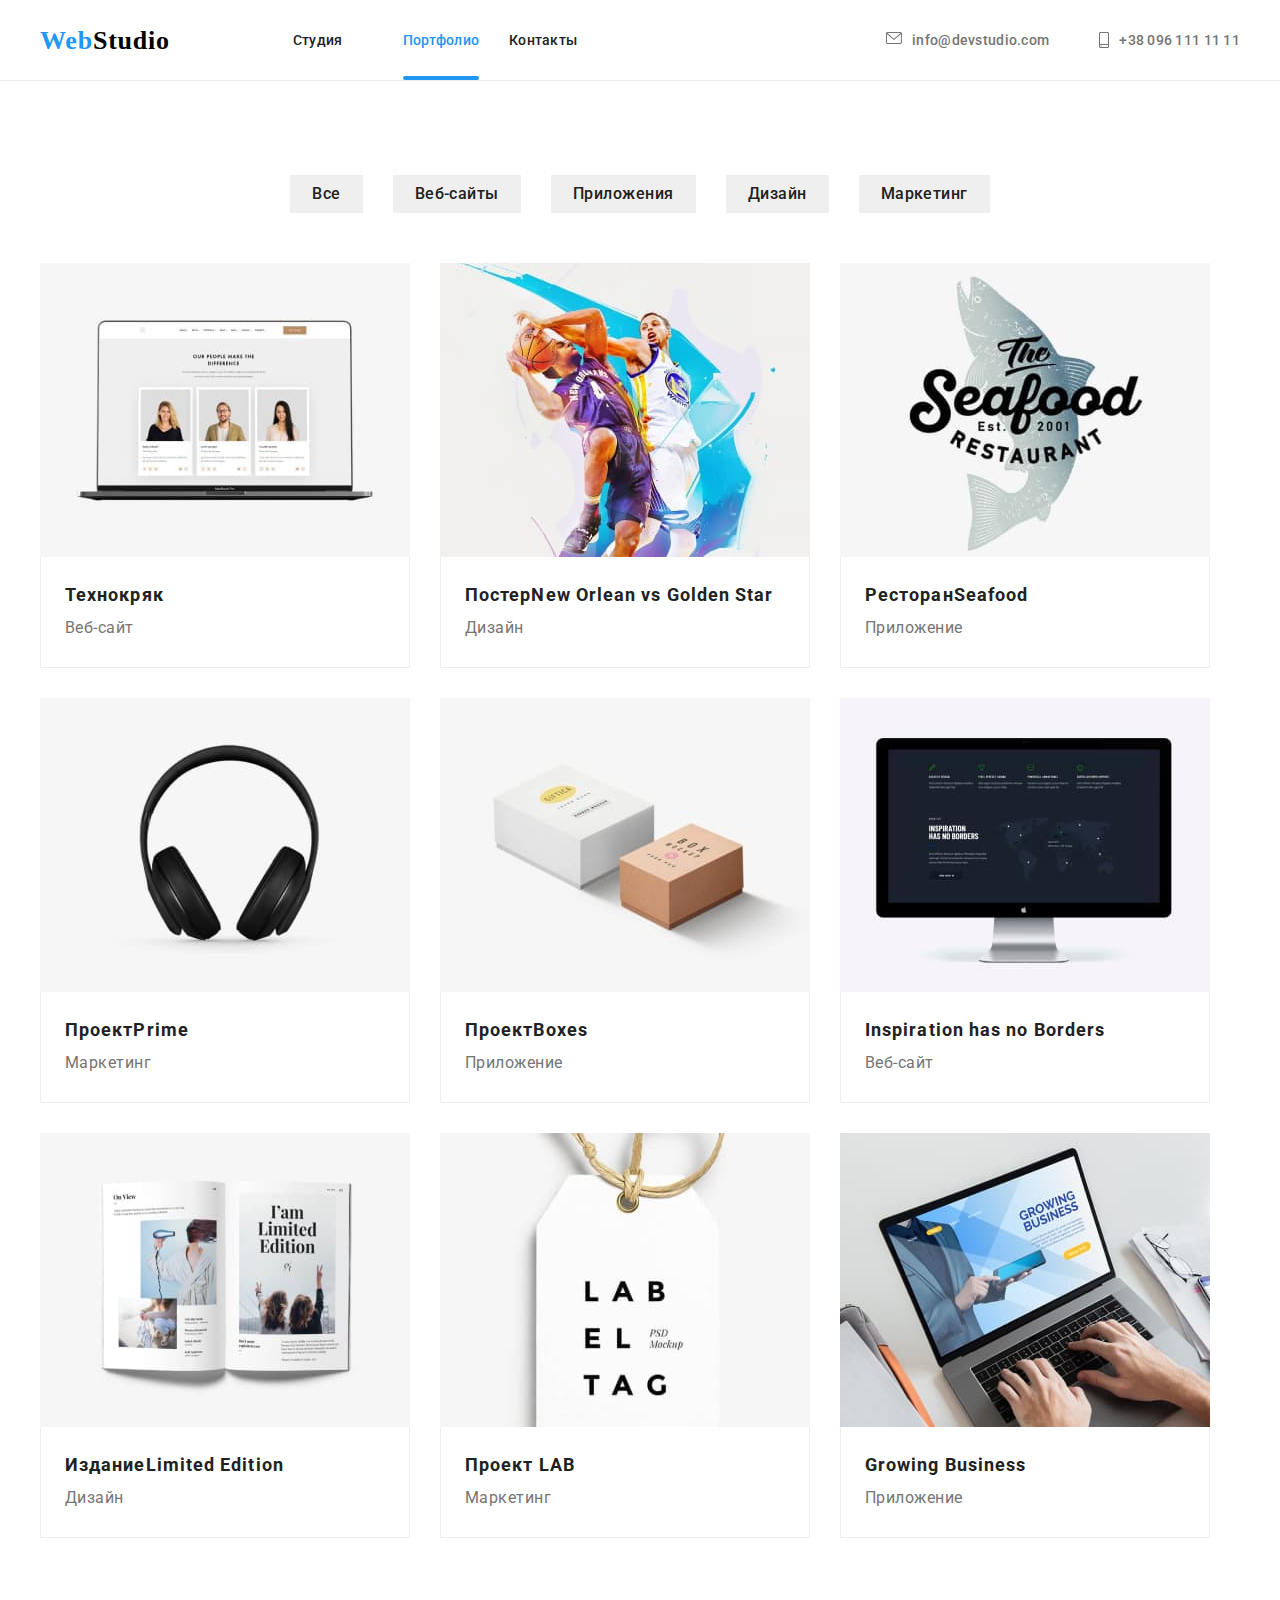
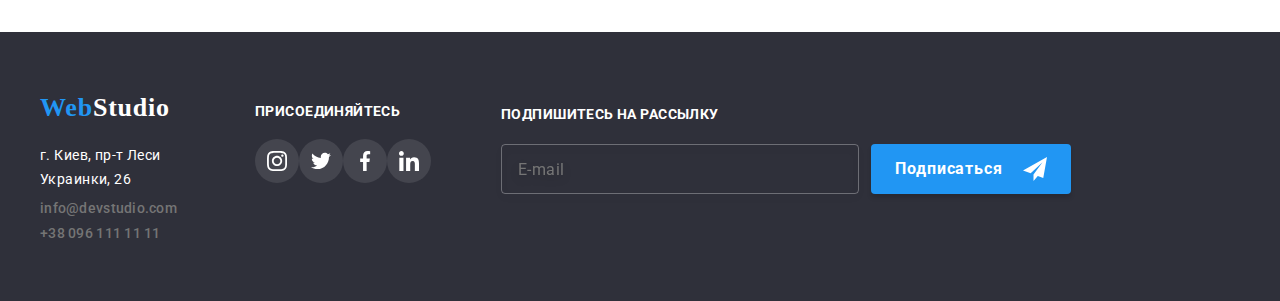
==== commit 48524456: "HW7" ====
--- a/portfolio.html
+++ b/portfolio.html
@@ -23,7 +23,7 @@
                <a class="heder_link link" href=./index.html>Студия</a>
              </li>
              <li class="header_item link">
-               <a class="heder_link current link" href=./portfolio.html>Портфолио</a>
+               <a class="heder_link heder_link--current link" href=./portfolio.html>Портфолио</a>
              </li>
              <li class="header_item link">
                <a class="heder_link link" href="Контакты">Контакты</a>
@@ -54,180 +54,198 @@
          <section class="menu">
              <div class="container">
              <h2 hidden>навигация</h2>
-             <ul class="container-nav">
-                 <li class="menu-title link">
-                     <button class="menu-btn link" type="button">Все</button>
-                 </li>
-                 <li class="menu-title link">
-                    <button class="menu-btn link" type="button">Веб-сайты</button>
-                </li>
-                <li class="menu-title link">
-                    <button class="menu-btn link" type="button">Приложения</button>
-                </li>
-                <li class="menu-title link">
-                    <button class="menu-btn link" type="button">Дизайн</button>
-                </li>
-                <li class="menu-title link">
-                    <button class="menu-btn link" type="button">Маркетинг</button>
+             <ul class="container_nav">
+                 <li class="menu_title link">
+                     <button class="menu_btn link" type="button">Все</button>
+                 </li>
+                 <li class="menu_title link">
+                    <button class="menu_btn link" type="button">Веб-сайты</button>
+                </li>
+                <li class="menu_title link">
+                    <button class="menu_btn link" type="button">Приложения</button>
+                </li>
+                <li class="menu_title link">
+                    <button class="menu_btn link" type="button">Дизайн</button>
+                </li>
+                <li class="menu_title link">
+                    <button class="menu_btn link" type="button">Маркетинг</button>
                 </li>
              </ul>
          
              <h2 hidden>Gelery</h2>
-             <ul class="galary-list">
-                 <li class="link galary-item">
-                     <a class="link galary-link" href="">
-                <div class="galary-top">    
+             <ul class="galary_list">
+                 <li class="link galary_item">
+                     <a class="link galary_link" href="">
+                <div class="galary_top">    
                     <img  src="./imeges/img1.jpg" alt="сотрудники" width="370" height="294">
-                    <p class="galary-text"> Технокряк это современная площадка 
+                    <div class="galary_discription">
+                    <p class="galary_discription--text"> Технокряк это современная площадка 
                     распространения коронавируса. 
                     Компании используют эту платформу 
                     для цифрового шпионажа и атак на защищённые 
                     сервера конкурентов
                     </p>
                 </div>
-                    <div class="card">
-                        <h3 class="project-list">Технокряк</h3>
-                        <p class="project-item">Веб-сайт</p>
-                    </div>
-                </a>
-
-                 </li>
-                 <li class="link galary-item">
-                     <a class="link galary-link" href="">
-                    <div class="galary-top">
+                </div>
+                    <div class="card">
+                        <h3 class="project_list">Технокряк</h3>
+                        <p class="project_item">Веб-сайт</p>
+                    </div>
+                </a>
+
+                 </li>
+                 <li class="link galary_item">
+                     <a class="link galary_link" href="">
+                    <div class="galary_top">
                     <img  src="./imeges/img2.jpg" alt="баскетбол" width="370" height="294">
-                    <p class="galary-text"> Технокряк это современная площадка 
-                        распространения коронавируса. 
-                        Компании используют эту платформу 
-                        для цифрового шпионажа и атак на защищённые 
-                        сервера конкурентов
-                        </p>
+                    <div class="galary_discription">
+                    <p class="galary_discription--text"> Технокряк это современная площадка 
+                        распространения коронавируса. 
+                        Компании используют эту платформу 
+                        для цифрового шпионажа и атак на защищённые 
+                        сервера конкурентов
+                        </p>
+                    </div>
                     </div> 
                     <div class="card">
-                        <h3 class="project-list">Постер<span class="project-list" lang="en">New Orlean vs Golden Star</span>
+                        <h3 class="project_list">Постер<span class="project-list" lang="en">New Orlean vs Golden Star</span>
                         </h3>
-                        <p class="project-item">Дизайн</p>
+                        <p class="project_item">Дизайн</p>
                     </div>
                     </a>
 
                  </li >
-                 <li class="link galary-item" >
-                     <a class="link galary-link" href="">
-                        <div class="galary-top">
+                 <li class="link galary_item" >
+                     <a class="link galary_link" href="">
+                        <div class="galary_top">
                     <img  src="./imeges/img3.jpg" alt="логотип ресторана" width="370" height="294">
-                      <p class="galary-text"> Технокряк это современная площадка 
-                        распространения коронавируса. 
-                        Компании используют эту платформу 
-                        для цифрового шпионажа и атак на защищённые 
-                        сервера конкурентов
-                        </p>
-                        </div>
+                    <div class="galary_discription">  
+                    <p class="galary_discription--text"> Технокряк это современная площадка 
+                        распространения коронавируса. 
+                        Компании используют эту платформу 
+                        для цифрового шпионажа и атак на защищённые 
+                        сервера конкурентов
+                        </p>
+                        </div>
+                    </div>
                         <div class="card">
-                        <h3 class="project-list">Ресторан<span class="project-list" lang="en">Seafood</span></h3>
-                        <p class="project-item">Приложение</p>
+                        <h3 class="project_list">Ресторан<span class="project-list" lang="en">Seafood</span></h3>
+                        <p class="project_item">Приложение</p>
                 </div>
                 </a>
 
                  </li>
-                 <li class="link galary-item">
-                     <a class="link galary-link" href="">
-                        <div class="galary-top">
+                 <li class="link galary_item">
+                     <a class="link galary_link" href="">
+                        <div class="galary_top">
                     <img  src="./imeges/img4.jpg" alt="наушники" width="370" height="294">
-                    <p class="galary-text"> Технокряк это современная площадка 
-                        распространения коронавируса. 
-                        Компании используют эту платформу 
-                        для цифрового шпионажа и атак на защищённые 
-                        сервера конкурентов
-                        </p>
-                        </div>
-                    <div class="card">
-                        <h3 class="project-list">Проект<span class="project-list" lang="en">Prime</span></h3>
-                        <p class="project-item">Маркетинг</p>
+                    <div class="galary_discription">
+                    <p class="galary_discription--text"> Технокряк это современная площадка 
+                        распространения коронавируса. 
+                        Компании используют эту платформу 
+                        для цифрового шпионажа и атак на защищённые 
+                        сервера конкурентов
+                        </p>
+                        </div>
+                        </div>
+                    <div class="card">
+                        <h3 class="project_list">Проект<span class="project-list" lang="en">Prime</span></h3>
+                        <p class="project_item">Маркетинг</p>
                     </div class="card">
                 </a>
                  </li>
-                 <li class="link galary-item">
-                     <a class="link galary-link" href="">
-                        <div class="galary-top">
+                 <li class="link galary_item">
+                     <a class="link galary_link" href="">
+                        <div class="galary_top">
                     <img  src="./imeges/img5.jpg" alt="коробки" width="370" height="294">
-                    <p class="galary-text"> Технокряк это современная площадка 
-                        распространения коронавируса. 
-                        Компании используют эту платформу 
-                        для цифрового шпионажа и атак на защищённые 
-                        сервера конкурентов
-                        </p>
-                        </div>
-                    <div class="card">
-                        <h3 class="project-list">Проект<span class="project-list" lang="en">Boxes</span> </h3>
-                        <p class="project-item">Приложение</p>
-                    </div>
-                </a>
-                 </li>
-                 <li class="link galary-item">
-                     <a class="link galary-link" href="">
-                        <div class="galary-top">
+                    <div class="galary_discription">
+                    <p class="galary_discription--text"> Технокряк это современная площадка 
+                        распространения коронавируса. 
+                        Компании используют эту платформу 
+                        для цифрового шпионажа и атак на защищённые 
+                        сервера конкурентов
+                        </p>
+                        </div>
+                        </div>
+                    <div class="card">
+                        <h3 class="project_list">Проект<span class="project-list" lang="en">Boxes</span> </h3>
+                        <p class="project_item">Приложение</p>
+                    </div>
+                </a>
+                 </li>
+                 <li class="link galary_item">
+                     <a class="link galary_link" href="">
+                        <div class="galary_top">
                     <img  src="./imeges/img6.jpg" alt="монитор" width="370" height="294">
-                    <p class="galary-text"> Технокряк это современная площадка 
-                        распространения коронавируса. 
-                        Компании используют эту платформу 
-                        для цифрового шпионажа и атак на защищённые 
-                        сервера конкурентов
-                        </p>
-                        </div>
-                    <div class="card">
-                        <h3 class="project-list" lang="en">Inspiration has no Borders</h3>
-                        <p class="project-item">Веб-сайт</p>
+                    <div class="galary_discription">
+                    <p class="galary_discription--text"> Технокряк это современная площадка 
+                        распространения коронавируса. 
+                        Компании используют эту платформу 
+                        для цифрового шпионажа и атак на защищённые 
+                        сервера конкурентов
+                        </p>
+                        </div>
+                        </div>
+                    <div class="card">
+                        <h3 class="project_list" lang="en">Inspiration has no Borders</h3>
+                        <p class="project_item">Веб-сайт</p>
                 </div>    
                 </a>
                  </li>
-                 <li class="link galary-item">
-                     <a class="link galary-link" href="">
-                        <div class="galary-top">
+                 <li class="link galary_item">
+                     <a class="link galary_link" href="">
+                        <div class="galary_top">
                     <img src="./imeges/img7.jpg" alt="книга" width="370" height="294">
-                    <p class="galary-text"> Технокряк это современная площадка 
-                        распространения коронавируса. 
-                        Компании используют эту платформу 
-                        для цифрового шпионажа и атак на защищённые 
-                        сервера конкурентов
-                        </p>
-                        </div>
-                    <div class="card">
-                        <h3 class="project-list">Издание<span class="project-list" lang="en">Limited Edition</span></h3>
-                         <p class="project-item">Дизайн</p>
-                    </div>
-                </a>
-                 </li>
-                 <li class="link galary-item">
-                     <a class="link galary-link" href="">
-                        <div class="galary-top">
+                    <div class="galary_discription">
+                    <p class="galary_discription--text"> Технокряк это современная площадка 
+                        распространения коронавируса. 
+                        Компании используют эту платформу 
+                        для цифрового шпионажа и атак на защищённые 
+                        сервера конкурентов
+                        </p>
+                    </div>  
+                    </div>
+                    <div class="card">
+                        <h3 class="project_list">Издание<span class="project-list" lang="en">Limited Edition</span></h3>
+                         <p class="project_item">Дизайн</p>
+                    </div>
+                </a>
+                 </li>
+                 <li class="link galary_item">
+                     <a class="link galary_link" href="">
+                        <div class="galary_top">
                     <img  src="./imeges/img8.jpg" alt="бирка" width="370" height="294">
-                    <p class="galary-text"> Технокряк это современная площадка 
-                        распространения коронавируса. 
-                        Компании используют эту платформу 
-                        для цифрового шпионажа и атак на защищённые 
-                        сервера конкурентов
-                        </p>
-                        </div>
-                    <div class="card">
-                        <h3 class="project-list">Проект <span class="project-list" lang="en">LAB</span></h3>
-                        <p class="project-item">Маркетинг</p>
+                    <div class="galary_discription">
+                    <p class="galary_discription--text"> Технокряк это современная площадка 
+                        распространения коронавируса. 
+                        Компании используют эту платформу 
+                        для цифрового шпионажа и атак на защищённые 
+                        сервера конкурентов
+                        </p>
+                        </div>
+                        </div>
+                    <div class="card">
+                        <h3 class="project_list">Проект <span class="project-list" lang="en">LAB</span></h3>
+                        <p class="project_item">Маркетинг</p>
                 </div>
                 </a>
                  </li>
-                 <li class="link galary-item">
-                     <a class="link galary-link" href="">
-                        <div class="galary-top">
+                 <li class="link galary_item">
+                     <a class="link galary_link" href="">
+                        <div class="galary_top">
                     <img  src="./imeges/img9.jpg" alt="ноутбук" width="370" height="294">
-                    <p class="galary-text"> Технокряк это современная площадка 
-                        распространения коронавируса. 
-                        Компании используют эту платформу 
-                        для цифрового шпионажа и атак на защищённые 
-                        сервера конкурентов
-                        </p>
-                        </div>
-                    <div class="card">
-                        <h3 class="project-list" lang="en">Growing Business</h3>
-                         <p class="project-item">Приложение</p>
+                    <div class="galary_discription">
+                    <p class="galary_discription--text"> Технокряк это современная площадка 
+                        распространения коронавируса. 
+                        Компании используют эту платформу 
+                        для цифрового шпионажа и атак на защищённые 
+                        сервера конкурентов
+                        </p>
+                        </div>
+                        </div>
+                    <div class="card">
+                        <h3 class="project_list" lang="en">Growing Business</h3>
+                         <p class="project_item">Приложение</p>
                     </div>    
                 </a>
                  </li>
@@ -238,57 +256,57 @@
 
      <footer class="footer link">
     
-        <div class="head-footer-container container">
-           <div class="footer-container">
-               <div class="footer-web">  
-                   <div class="logo-foot">
-                   <a href="WebStudio" class="Logo-footer link">Web<span class="Logostudio-footer link">Studio</span></a>
+        <div class="head_footer_container container">
+           <div class="footer_container">
+               <div class="footer_web">  
+                   <div class="logo_foot">
+                   <a href="WebStudio" class="Logo_footer link">Web<span class="Logostudio_footer link">Studio</span></a>
                    </div>
                <address> 
-               <ul class="link footer-list">
-                   <li class="link footer-item">
+               <ul class="link footer_list">
+                   <li class="link footer_item">
                        <a class="adress link" href="г.Киев,пр-тЛесиУкраинки,26">г. Киев, пр-т Леси Украинки, 26</a>
                    </li>
-                   <li class="link footer-item">
-                       <a class="contact-item link" href="mailto:info@devstudio.com">info@devstudio.com</a>
+                   <li class="link footer_item">
+                       <a class="contact_item link" href="mailto:info@devstudio.com">info@devstudio.com</a>
                    </li>
-                   <li class="link footer-item">
-                       <a class="contact-item link" href="tel:+380961111111">+38 096 111 11 11</a>
+                   <li class="link footer_item">
+                       <a class="contact_item link" href="tel:+380961111111">+38 096 111 11 11</a>
                    </li>
                </ul>
                </address>
                </div> 
    
-           <div class="footer-social">
-            <h2 class="social-title">Присоединяйтесь</h2>
-               <ul class="social-list">
-                <li class="social-item link"> 
-                    <a href="" class="footer-social-link">
-                       <svg class="footer-social-icon">
+           <div class="footer_social">
+            <h2 class="social_title">Присоединяйтесь</h2>
+               <ul class="social_list">
+                <li class="social_item link"> 
+                    <a href="" class="footer_social_link">
+                       <svg class="footer_social_icon">
                            <use href="./imeges/sprite.svg#icon-instagram"></use>
                        </svg>
                    </a> 
                </li>
                                
-               <li class="social-item link"> 
-                   <a href="" class="footer-social-link">
-                       <svg class="footer-social-icon">
+               <li class="social_item link"> 
+                   <a href="" class="footer_social_link">
+                       <svg class="footer_social_icon">
                            <use href="./imeges/sprite.svg#icon-twitter"></use>
                        </svg>
                    </a>
                 </li>
                                  
-                <li class="social-item link"> 
-                    <a href="" class="footer-social-link">
-                       <svg class="footer-social-icon">
+                <li class="social_item link"> 
+                    <a href="" class="footer_social_link">
+                       <svg class="footer_social_icon">
                            <use href="./imeges/sprite.svg#icon-facebook"></use>
                        </svg>
                    </a> 
                </li>
    
-               <li class="social-item link"> 
-                   <a href="" class="footer-social-link">
-                       <svg class="footer-social-icon">
+               <li class="social_item link"> 
+                   <a href="" class="footer_social_link">
+                       <svg class="footer_social_icon">
                            <use href="./imeges/sprite.svg#icon-linkedin"></use>
                        </svg>
                    </a> 
@@ -296,17 +314,17 @@
               </ul>
            </div> 
        </div>
-       <form action class="footer-form">
+       <form action class="footer_form">
         <strong class="strong">Подпишитесь на рассылку</strong>
-        <div class="write-send">
+        <div class="write_send">
         <input type="email" 
             id="mail" 
             placeholder="E-mail" 
-            class="footer-input">
-        <button type="submite" class="btn-write">
-            <span class="btn-title">Подписаться</span>
-            <svg class="icon-send" width="24" height="24">
-                <use href="../imeges/sprite.svg#icon-send">
+            class="footer_input">
+        <button type="submite" class="btn_write">
+            <span class="btn_title">Подписаться</span>
+            <svg class="icon_send" width="24" height="24">
+                <use href="./imeges/sprite.svg#icon-send">
                  </use>
             </svg>
         </button>
--- a/css/main.min.css
+++ b/css/main.min.css
@@ -1,2 +1,2 @@
-:root{--primary-title-color: #ffffff;--secondary-title-color: #212121;--primary-text-color: #757575;--secondary-text-color: #2196F3}ul,h1,h3,h2,h4,p{padding:0px;margin:0px}img{display:block;min-width:100%;height:auto}a{display:block}html{box-sizing:border-box}body{font-family:'Roboto', sans-serif;margin:0px}.link{list-style:none;text-decoration:none;font-style:normal}.container{width:1200px;margin:0 auto;padding:0 15px}.hero_btn{font-family:Roboto;font-style:normal;font-weight:bold;font-size:16px;line-height:30px;display:flex;align-items:center;letter-spacing:0.06em;color:var(--primary-title-color);background-color:#2196F3;cursor:pointer;margin:auto;border-radius:4px;padding:10px 32px}.hero_btn:focus,.hero_btn:hover{background-color:var(--secondary-text-color);color:var(--secondary-title-color)}.social-item{width:44px;height:44px}.social-link{width:100%;height:100%;border-radius:50%;background-color:#ffffff;display:flex;align-items:center;justify-content:center;transition:background-color 250ms cubic-bezier(0.4, 0, 0.2, 1)}.social-link:hover,.social-link:focus{background-color:var(--secondary-text-color);border-radius:50%}.social-link:hover .social-icon,.social-link:focus .social-icon{fill:#ffffff;border-color:var(--secondary-text-color)}.social-list{display:flex;justify-content:center;align-items:center}.social-item+.social-item{margin-left:10px}.team-list-item{margin-bottom:30px}.social-icon{width:20px;height:20px;fill:#afb1b8;justify-content:center;align-items:center}.menu-btn:hover,.menu-btn:focus{color:var(--primary-title-color);background-color:var(--secondary-text-color)}.menu-btn{border:none;font-family:Roboto;font-style:normal;font-weight:500;font-size:16px;line-height:26px;text-align:center;letter-spacing:0.03em;color:var(--secondary-title-color);cursor:pointer;display:block;padding:6px 22px;transition:color 250ms cubic-bezier(0.4, 0, 0.2, 1),background-color 250ms cubic-bezier(0.4, 0, 0.2, 1),box-shadow 250ms cubic-bezier(0.4, 0, 0.2, 1)}.menu{padding-top:94px;padding-bottom:94px}.backdrop{width:100vw;height:100vh;position:fixed;top:0;background-color:rgba(0,0,0,0.2);display:flex;justify-content:center;align-items:center;transition:opacity 250ms cubic-bezier(0.4, 0, 0.2, 1)}.modal{width:528px;min-height:581px;background:#ffffff;border-radius:4px;position:relative}.close-btn{display:flex;justify-content:center;align-items:center;width:30px;height:30px;border-radius:50%;position:absolute;right:18px;top:18px;background-color:transparent;border:1px solid rgba(0,0,0,0.1);cursor:pointer}.close-button{width:18px;height:18px;justify-content:center;align-items:center}.close-button:hover{fill:var(--secondary-text-color)}.backdrop.is-hidden{opacity:0;visibility:hidden;pointer-events:none}textarea{resize:none}.form{padding:40px}.title-form{display:block;font-family:Roboto;font-style:normal;font-weight:bold;font-size:20px;line-height:23px;text-align:center;letter-spacing:0.03em;color:#212121;margin-bottom:12px}.form-name{position:relative;display:flex;flex-direction:column;margin-bottom:12px;cursor:pointer}.form-item{font-family:Roboto;font-style:normal;font-weight:normal;font-size:12px;line-height:14px;letter-spacing:0.01em;color:#757575;margin-bottom:4px}.form-input{height:40px;left:576px;top:314px;outline:none;border:1px solid rgba(33,33,33,0.2);border-radius:4px;padding-left:42px;margin:0;border:1px solid rgba(33,33,33,0.2);border-radius:4px;transition:border 250ms cubic-bezier(0.4, 0, 0.2, 1)}.form-name:hover .form-icon{fill:#2196F3}.form-input:focus+.form-icon{fill:#2196F3}.form-input:hover,.form-input:focus{outline:none;border:1px solid #2196F3}.comment:hover,.comment:focus{outline:none;border:1px solid #2196F3}.form-icon{height:15px;width:12px;position:absolute;top:31px;left:12px;pointer-events:none;transition:fill 250ms cubic-bezier(0.4, 0, 0.2, 1)}.comment{outline:none;padding:12px 16px;border-radius:4px;border:1px solid rgba(33,33,33,0.2);resize:none;transition:border 250ms cubic-bezier(0.4, 0, 0.2, 1)}.form-checkbox{font-size:14px;line-height:1.2;color:var(--primary-text-color);display:flex;font-style:normal;font-weight:normal;letter-spacing:0.03em;cursor:pointer}.form-checkbox span{width:15px;height:15px;border:2px solid black;border-radius:3px;margin-right:7px;display:flex;align-items:center;justify-content:center}.agreement:checked+.form-checkbox span{background-color:var(--secondary-text-color);border:2px solid var(--secondary-text-color)}.hidden-visual{position:absolute;width:1px;height:1px;margin:-1px;border:0;padding:0;clip:rect(0 0 0 0);overflow:hidden}.btn-send{display:block;margin-left:auto;margin-right:auto}.btn-submit{background:var(--secondary-text-color);width:200px;height:50px;box-shadow:0px 4px 4px rgba(0,0,0,0.15);border-radius:4px;border:none;cursor:pointer;color:var(--primary-title-color);font-weight:700;font-size:16px;line-height:1.88;letter-spacing:0.06em;margin-top:30px}.header{border-bottom:1px solid #ececec}.Logo{color:var(--secondary-text-color);font-family:Raleway;font-style:normal;font-weight:bold;font-size:26px;line-height:31px;letter-spacing:0.03em;margin-right:93px;padding-top:25px;padding-bottom:25px}.Logostudio{font-family:Raleway;font-style:normal;font-weight:bold;font-size:26px;line-height:31px;letter-spacing:0.03em;color:black}.header_list{display:flex;margin-right:auto;align-items:center}.header_container{display:flex;height:80px}.header_nav{display:flex}.header_item{font-family:Roboto;font-style:normal;font-weight:500;font-size:14px;line-height:16px;letter-spacing:0.02em}.header_item:hover,.header_item:focus{color:var(--secondary-text-color)}.header_item:not(:last-child){margin:30px}.heder_link{color:var(--secondary-title-color);padding-top:32px;padding-bottom:32px;display:flex;transition:color 250ms cubic-bezier(0.4, 0, 0.2, 1)}.heder_link:hover,.heder_link:focus{color:var(--secondary-text-color)}.heder_link:--current{position:relative;color:var(--secondary-text-color)}.heder_link::after{content:"";width:100%;height:4px;position:absolute;bottom:0px;border-radius:2px;background-color:var(--secondary-text-color);display:block}.header_contact{display:flex;margin-left:auto;align-items:center}.contact_item{font-family:Roboto;font-style:normal;font-weight:500;font-size:14px;line-height:16px;letter-spacing:0.02em;color:var(--primary-text-color);display:flex;transition:color 250ms cubic-bezier(0.4, 0, 0.2, 1)}.contact_list:not(:last-child){margin-right:50px}.email_icon{height:12px;width:16px;margin-right:10px;fill:currentColor}.tel_icon{height:16px;width:10px;margin-right:10px;fill:currentColor}.baner{background-color:#2F303A}.hero_main{font-family:Roboto;font-style:normal;font-weight:900;font-size:44px;line-height:60px;text-align:center;letter-spacing:0.06em;text-transform:uppercase;color:var(--primary-title-color);width:696px;margin:auto;margin-bottom:30px}.hero_main{padding-top:auto;padding-bottom:auto}.baner{padding-top:200px;height:600px;max-width:1600px;margin:auto;text-align:center;background-image:linear-gradient(to right, rgba(47,48,58,0.4), rgba(47,48,58,0.4)),url(../imeges/background.jpg);background-repeat:no-repeat;background-position:center;background-size:cover}.about-us{font-family:Roboto;font-style:normal;font-weight:bold;font-size:14px;line-height:16px;letter-spacing:0.03em;text-transform:uppercase;color:var(--secondary-title-color);margin-bottom:10px}.about-item{margin-left:30px;width:270px;flex-basis:calc(100% / 4 - 30px)}.about-item:nth-child(4n+1){margin-left:0px}.header-us{display:flex}.header-about-us{padding-top:94px;padding-bottom:47px}.about-list{font-family:Roboto;font-style:normal;font-weight:normal;font-size:14px;line-height:24px;letter-spacing:0.03em;color:var(--primary-text-color);margin-top:10px;display:flex}.about-us:not(:last-child){margin-right:50px}.icon-antena,.icon-clock,.icon-diagram,.icon-astronaut{height:70px;width:70px}.pictures{height:120px;background-color:#F5F4FA;margin-bottom:30px;display:flex;justify-content:center;align-items:center}.header-we-do{padding-top:47px;padding-bottom:94px}.we-do-list{display:flex;flex-basis:calc(100% / 3 - 90px)}.we-do{font-family:Roboto;font-style:normal;font-weight:bold;font-size:36px;line-height:42px;text-align:center;letter-spacing:0.03em;color:var(--secondary-title-color);margin-bottom:50px}.photo-we-do:not(:first-child){margin-left:30px}.we-do-text{position:absolute;font-family:Roboto;font-style:normal;font-weight:bold;font-size:14px;line-height:16px;text-align:center;letter-spacing:0.03em;text-transform:uppercase;display:flex;justify-content:center;align-items:center;line-height:1.17;width:100%;height:70px;background-color:rgba(47,48,58,0.8);color:var(--primary-title-color);bottom:0}.we-do-title{position:relative}.team{font-family:Roboto;font-style:normal;font-weight:bold;font-size:36px;line-height:42px;text-align:center;letter-spacing:0.03em;color:var(--secondary-title-color);margin-bottom:50px}.header-team{background-color:#f5f4fa;padding-top:94px;padding-bottom:94px;max-width:1600px;margin:auto}.photo-us{flex-basis:calc(100% / 4 - 90px);box-shadow:0px 1px 3px rgba(0,0,0,0.12),0px 1px 1px rgba(0,0,0,0.14),0px 2px 1px rgba(0,0,0,0.2);border-radius:0px 0px 4px 4px;background-color:var(--primary-title-color)}.photo-us:not(:first-child){margin-left:30px}.team-list{display:flex;flex-wrap:wrap}.team-list>.photo-us{flex-basis:calc((100% / 4) - 30px)}.team-photo{margin-bottom:30px}.name{font-family:Roboto;font-style:normal;font-weight:500;font-size:16px;line-height:19px;text-align:center;letter-spacing:0.03em;color:var(--secondary-title-color)}.prof{font-family:Roboto;font-style:normal;font-weight:normal;font-size:16px;line-height:19px;text-align:center;letter-spacing:0.03em;color:var(--primary-text-color);padding:auto;margin-top:10px}.client-section{padding-top:94px;padding-bottom:94px}.title-client{font-family:Roboto;font-style:normal;font-weight:bold;font-size:36px;line-height:42px;text-align:center;letter-spacing:0.03em;color:#212121;margin-bottom:50px}.client-link{display:flex;width:170px;height:92px;justify-content:center;align-items:center;border-radius:4px;border:1px solid #afb1b8;cursor:pointer;transition:background-color 250ms cubic-bezier(0.4, 0, 0.2, 1)}.client-link:hover,.client-link:focus{border-color:#2196F3}.client-item:not(:last-child){margin-right:30px}.company-icon{width:106px;height:60px;fill:#AFB1B8}.client-list{display:flex;justify-content:center}.client-link:hover .company-icon,.client-link:focus .company-icon{fill:#2196F3;border-color:#2196F3}.logo-foot{margin-bottom:20px;height:31px;width:145px}.Logostudio-footer{color:#ffffff}.adress{font-family:Roboto;font-style:normal;font-weight:normal;font-size:14px;line-height:24px;letter-spacing:0.03em;color:var(--primary-title-color)}.mail .tel{font-family:Roboto;font-style:normal;font-weight:normal;font-size:14px;line-height:24px;letter-spacing:0.03em;color:rgba(255,255,255,0.6)}.footer{background-color:#2F303A;padding-top:60px;padding-bottom:60px;max-width:1600px;margin:auto}.Logo-footer{color:var(--secondary-text-color);font-family:Raleway;font-style:normal;font-weight:bold;font-size:26px;line-height:31px;letter-spacing:0.03em}.footer-item{display:block}.footer-item:not(:last-child){margin-bottom:9px}.social-title{align-items:center;justify-content:center;margin-bottom:20px;width:145px;height:16px;left:516px;top:2751px;color:var(--primary-title-color);font-family:Roboto;font-style:normal;font-weight:700;font-size:14px;line-height:calc(16 / 14);letter-spacing:0.03em;text-transform:uppercase}.head-footer-container{display:flex}.footer-container{display:flex;align-items:baseline;margin-right:70px}.footer-social-link{display:flex;align-items:center;justify-content:center;width:44px;height:44px;background-color:rgba(255,255,255,0.1);border-radius:50%;transition:background-color 250ms cubic-bezier(0.4, 0, 0.2, 1)}.footer-social-link:hover,.footer-social-link:focus{background-color:var(--secondary-text-color);border-radius:50%}.footer-social-link:hover .footer-social-icon,.footer-social-link:focus .footer-social-icon{fill:var(--primary-title-color)}.footer-social-icon{width:20px;height:20px;fill:var(--primary-title-color)}.footer-web{margin-right:70px}.footer-form{display:inline-flex;flex-wrap:wrap}.strong{font-family:Roboto;font-style:normal;font-weight:700;font-size:14px;line-height:1.14;letter-spacing:0.03em;text-transform:uppercase;display:block;color:var(--primary-title-color);padding-top:15px}.write-send{display:flex;margin-top:-25px}.footer-input{outline:none;font-family:Roboto;font-style:normal;font-weight:400;font-size:16px;line-height:1.25;display:flex;align-items:center;letter-spacing:0.03em;color:rgba(255,255,255,0.6);width:358px;height:50px;padding:15px 16px;margin-right:12px;color:var(--primary-title-color);background:none;border:1px solid rgba(255,255,255,0.3);box-sizing:border-box;filter:drop-shadow(0px 4px 4px rgba(0,0,0,0.15));border-radius:4px;transition:border 250ms cubic-bezier(0.4, 0, 0.2, 1)}.footer-form:focus .footer-form:hover{border:1px solid rgba(255,255,255,0.3)}.btn-write{display:flex;align-items:center;justify-content:center;width:200px;height:50px;left:1185px;top:2787px;border:none;background-color:var(--secondary-text-color);box-shadow:0px 4px 4px rgba(0,0,0,0.15);border-radius:4px;box-shadow:0px 4px 4px rgba(0,0,0,0.15);cursor:pointer;transition:background-color 250ms cubic-bezier(0.4, 0, 0.2, 1)}.icon-send{width:24px;height:24px;margin-left:10px}.btn-title{font-family:Roboto;font-style:normal;font-weight:bold;font-size:16px;line-height:calc(30 / 16);letter-spacing:0.06em;color:var(--primary-title-color);margin-right:10px}.project-list{font-family:Roboto;font-style:normal;font-weight:bold;font-size:18px;line-height:36px;letter-spacing:0.06em;color:var(--secondary-title-color)}.project-item{font-family:Roboto;font-style:normal;font-weight:normal;font-size:16px;line-height:30px;letter-spacing:0.03em;color:var(--primary-text-color);margin-bottom:4px}.container-nav{display:flex;justify-content:center;margin-bottom:50px}.menu-title:not(:first-child){margin-left:30px}.card{padding:20px 24px;border:1px solid #eeeeee;border-top:none}.galary-top{position:relative;overflow:hidden}.galary-text{position:absolute;font-family:Roboto;font-style:normal;font-weight:normal;font-size:18px;line-height:28px;letter-spacing:0.03em;color:white;top:0px;left:0px;height:100%;padding:63px 24px;transform:translate(0, 100%);transition:transform 250ms cubic-bezier(0.4, 0, 0.2, 1);background-color:var(--secondary-text-color)}.galary-link{transition:box-shadow 250ms cubic-bezier(0.4, 0, 0.2, 1)}.galary-link:hover .galary-text{transform:translate(0)}.galary-list{display:flex;flex-wrap:wrap}.galary-item{flex-basis:calc(100% / 3 - 30px);margin-left:30px;margin-top:30px}.galary-item:nth-child(1){margin-left:0px}.galary-item:nth-child(4){margin-left:0px}.galary-item:nth-child(7){margin-left:0px}.galary-item:nth-child(1){margin-top:0px}.galary-item:nth-child(2){margin-top:0px}.galary-item:nth-child(3){margin-top:0px}.galary-link:hover,.galary-link:focus{box-shadow:0px 4px 4px rgba(0,0,0,0.25)}
+:root{--primary-title-color: #ffffff;--secondary-title-color: #212121;--primary-text-color: #757575;--secondary-text-color: #2196F3}ul,h1,h3,h2,h4,p{padding:0px;margin:0px}img{display:block;min-width:100%;height:auto}a{display:block}html{box-sizing:border-box}body{font-family:'Roboto', sans-serif;margin:0px}.link{list-style:none;text-decoration:none;font-style:normal}.container{width:1200px;margin:0 auto;padding:0 15px}.hero_btn{font-family:Roboto;font-style:normal;font-weight:bold;font-size:16px;line-height:30px;display:flex;align-items:center;letter-spacing:0.06em;color:var(--primary-title-color);background-color:#2196F3;cursor:pointer;margin:auto;border-radius:4px;padding:10px 32px}.hero_btn:focus,.hero_btn:hover{background-color:var(--secondary-text-color);color:var(--secondary-title-color)}.social_item{width:44px;height:44px}.social_link{width:100%;height:100%;border-radius:50%;background-color:#ffffff;display:flex;justify-content:center;align-items:center;transition:background-color 250ms cubic-bezier(0.4, 0, 0.2, 1)}.social_link:focus,.social_link:hover{background-color:var(--secondary-text-color);border-radius:50%}.social_list{display:flex;justify-content:center;align-items:center}.social_item .social_item{margin-left:10px}.team_list_item{margin-bottom:30px}.social_icon{width:20px;height:20px;fill:#afb1b8;justify-content:center;align-items:center}.social_icon:hover,.social_icon:focus{fill:#ffffff;border-color:var(--secondary-text-color)}.menu_btn:hover,.menu_btn:focus{color:var(--primary-title-color);background-color:var(--secondary-text-color)}.menu_btn{border:none;font-family:Roboto;font-style:normal;font-weight:500;font-size:16px;line-height:26px;text-align:center;letter-spacing:0.03em;color:var(--secondary-title-color);cursor:pointer;display:block;padding:6px 22px;transition:color 250ms cubic-bezier(0.4, 0, 0.2, 1),background-color 250ms cubic-bezier(0.4, 0, 0.2, 1),box-shadow 250ms cubic-bezier(0.4, 0, 0.2, 1)}.menu{padding-top:94px;padding-bottom:94px}.container_nav{display:flex;justify-content:center;margin-bottom:50px}.menu_title:not(:first-child){margin-left:30px}.backdrop{width:100%;height:100%;position:fixed;top:0;background-color:rgba(0,0,0,0.2);display:flex;justify-content:center;align-items:center;transition:opacity 250ms cubic-bezier(0.4, 0, 0.2, 1)}.backdrop.is_hidden{opacity:0;visibility:hidden;pointer-events:none}.modal{width:528px;min-height:581px;background:#ffffff;border-radius:4px;position:relative}.close_btn{display:flex;justify-content:center;align-items:center;width:30px;height:30px;border-radius:50%;position:absolute;right:18px;top:18px;background-color:transparent;border:1px solid rgba(0,0,0,0.1);cursor:pointer}.close_button{width:18px;height:18px;justify-content:center;align-items:center}.close_button:hover{fill:var(--secondary-text-color)}textarea{resize:none}.form{padding:40px}.title_form{display:block;font-family:Roboto;font-style:normal;font-weight:bold;font-size:20px;line-height:23px;text-align:center;letter-spacing:0.03em;color:#212121;margin-bottom:12px}.form_name{position:relative;display:flex;flex-direction:column;margin-bottom:12px;cursor:pointer}.form_item{font-family:Roboto;font-style:normal;font-weight:normal;font-size:12px;line-height:14px;letter-spacing:0.01em;color:#757575;margin-bottom:4px}.form_input{height:40px;left:576px;top:314px;outline:none;border:1px solid rgba(33,33,33,0.2);border-radius:4px;padding-left:42px;margin:0;border:1px solid rgba(33,33,33,0.2);border-radius:4px;transition:border 250ms cubic-bezier(0.4, 0, 0.2, 1)}.form_input:hover,.form_input:focus{outline:none;border:1px solid #2196F3}.form_name:hover.form_icon{fill:#2196F3}.form_input:focus+.form_icon{fill:#2196F3}.form_icon{height:15px;width:12px;position:absolute;top:31px;left:12px;pointer-events:none;transition:fill 250ms cubic-bezier(0.4, 0, 0.2, 1)}.comment{outline:none;padding:12px 16px;border-radius:4px;border:1px solid rgba(33,33,33,0.2);resize:none;transition:border 250ms cubic-bezier(0.4, 0, 0.2, 1)}.comment:focus,.comment:hover{outline:none;border:1px solid #2196F3}.form_checkbox{font-size:14px;line-height:1.2;color:var(--primary-text-color);display:flex;font-style:normal;font-weight:normal;letter-spacing:0.03em;cursor:pointer}.form_checkbox .span{width:15px;height:15px;border:2px solid black;border-radius:3px;margin-right:7px;display:flex;justify-content:center;align-items:center}.agreement:checked+.form_checkbox .span{background-color:var(--secondary-text-color);border:2px solid var(--secondary-text-color)}.hidden_visual{position:absolute;width:1px;height:1px;margin:-1px;border:0;padding:0;clip:rect(0 0 0 0);overflow:hidden}.btn_send{display:block;margin-left:auto;margin-right:auto}.btn_submit{background:var(--secondary-text-color);width:200px;height:50px;box-shadow:0px 4px 4px rgba(0,0,0,0.15);border-radius:4px;border:none;cursor:pointer;color:var(--primary-title-color);font-weight:700;font-size:16px;line-height:1.88;letter-spacing:0.06em;margin-top:30px}.footer_form{display:inline-flex;flex-wrap:wrap;margin-right:93px}.strong{font-family:Roboto;font-style:normal;font-weight:700;font-size:14px;line-height:1.14;letter-spacing:0.03em;text-transform:uppercase;display:block;color:var(--primary-title-color);padding-top:15px}.write_send{display:flex;margin-top:-25px}.footer_input{outline:none;font-family:Roboto;font-style:normal;font-weight:400;font-size:16px;line-height:1.25;display:flex;align-items:center;letter-spacing:0.03em;color:rgba(255,255,255,0.6);width:358px;height:50px;padding:15px 16px;margin-right:12px;color:var(--primary-title-color);background:none;border:1px solid rgba(255,255,255,0.3);box-sizing:border-box;filter:drop-shadow(0px 4px 4px rgba(0,0,0,0.15));border-radius:4px;transition:border 250ms cubic-bezier(0.4, 0, 0.2, 1)}.btn_write{display:flex;justify-content:center;align-items:center;width:200px;height:50px;left:1185px;top:2787px;border:none;background-color:var(--secondary-text-color);box-shadow:0px 4px 4px rgba(0,0,0,0.15);border-radius:4px;box-shadow:0px 4px 4px rgba(0,0,0,0.15);cursor:pointer;transition:background-color 250ms cubic-bezier(0.4, 0, 0.2, 1)}.icon_send{width:24px;height:24px;margin-left:10px}.btn_title{font-family:Roboto;font-style:normal;font-weight:bold;font-size:16px;line-height:calc(30 / 16);letter-spacing:0.06em;color:var(--primary-title-color);margin-right:10px}.header{border-bottom:1px solid #ececec}.Logo{color:var(--secondary-text-color);font-family:Raleway;font-style:normal;font-weight:bold;font-size:26px;line-height:31px;letter-spacing:0.03em;margin-right:93px;padding-top:25px;padding-bottom:25px}.Logostudio{font-family:Raleway;font-style:normal;font-weight:bold;font-size:26px;line-height:31px;letter-spacing:0.03em;color:black}.header_list{display:flex;justify-content:center;align-items:center}.header_container{display:flex;height:80px}.header_nav{display:flex}.header_item{font-family:Roboto;font-style:normal;font-weight:500;font-size:14px;line-height:16px;letter-spacing:0.02em}.header_item:hover,.header_item:focus{color:var(--secondary-text-color)}.header_item:not(:last-child){margin:30px}.heder_link{position:relative;color:var(--secondary-title-color);padding-top:32px;padding-bottom:32px;display:block;transition:color 250ms cubic-bezier(0.4, 0, 0.2, 1)}.heder_link:hover,.heder_link:focus{color:var(--secondary-text-color)}.heder_link--current{color:var(--secondary-text-color)}.heder_link--current::after{content:"";left:0;width:100%;height:4px;position:absolute;bottom:0px;border-radius:2px;background-color:var(--secondary-text-color)}.header_contact{display:flex;margin-left:auto;align-items:center}.contact_item{font-family:Roboto;font-style:normal;font-weight:500;font-size:14px;line-height:16px;letter-spacing:0.02em;color:var(--primary-text-color);display:flex;transition:color 250ms cubic-bezier(0.4, 0, 0.2, 1)}.contact_item:hover,.contact_item:focus{color:var(--secondary-text-color)}.contact_list:not(:last-child){margin-right:50px}.email_icon{height:12px;width:16px;margin-right:10px;fill:currentColor}.tel_icon{height:16px;width:10px;margin-right:10px;fill:currentColor}.baner{background-color:#2F303A}.hero_main{font-family:Roboto;font-style:normal;font-weight:900;font-size:44px;line-height:60px;text-align:center;letter-spacing:0.06em;text-transform:uppercase;color:var(--primary-title-color);width:696px;margin:auto;margin-bottom:30px}.hero_main{padding-top:auto;padding-bottom:auto}.baner{padding-top:200px;height:600px;max-width:1600px;margin:auto;text-align:center;background-image:linear-gradient(to right, rgba(47,48,58,0.4), rgba(47,48,58,0.4)),url(../imeges/background.jpg);background-repeat:no-repeat;background-position:center;background-size:cover}.about_us{font-family:Roboto;font-style:normal;font-weight:bold;font-size:14px;line-height:16px;letter-spacing:0.03em;text-transform:uppercase;color:var(--secondary-title-color);margin-bottom:10px}.about_item{margin-left:30px;width:270px;flex-basis:calc(100% / 4 - 30px)}.about_item:nth-child(4n+1){margin-left:0px}.header_us{display:flex}.header_about_us{padding-top:94px;padding-bottom:47px}.about_list{font-family:Roboto;font-style:normal;font-weight:normal;font-size:14px;line-height:24px;letter-spacing:0.03em;color:var(--primary-text-color);margin-top:10px;display:flex}.about_us:not(:last-child){margin-right:50px}.icon_antena,.icon_clock,.icon_diagram,.icon_astronaut{height:70px;width:70px}.pictures{height:120px;background-color:#F5F4FA;margin-bottom:30px;display:flex;justify-content:center;align-items:center}.header_we_do{padding-top:47px;padding-bottom:94px}.we_do_list{display:flex;flex-basis:calc(100% / 3 - 90px)}.we_do{font-family:Roboto;font-style:normal;font-weight:bold;font-size:36px;line-height:42px;text-align:center;letter-spacing:0.03em;color:var(--secondary-title-color);margin-bottom:50px}.photo_we_do:not(:first-child){margin-left:30px}.we_do_text{position:absolute;font-family:Roboto;font-style:normal;font-weight:bold;font-size:14px;line-height:16px;text-align:center;letter-spacing:0.03em;text-transform:uppercase;display:flex;justify-content:center;align-items:center;line-height:1.17;width:100%;height:70px;background-color:rgba(47,48,58,0.8);color:var(--primary-title-color);bottom:0}.we_do_title{position:relative}.team{font-family:Roboto;font-style:normal;font-weight:bold;font-size:36px;line-height:42px;text-align:center;letter-spacing:0.03em;color:var(--secondary-title-color);margin-bottom:50px}.header_team{background-color:#f5f4fa;padding-top:94px;padding-bottom:94px;max-width:1600px;margin:auto}.photo_us{flex-basis:calc(100% / 4 - 90px);box-shadow:0px 1px 3px rgba(0,0,0,0.12),0px 1px 1px rgba(0,0,0,0.14),0px 2px 1px rgba(0,0,0,0.2);border-radius:0px 0px 4px 4px;background-color:var(--primary-title-color)}.photo_us:not(:first-child){margin-left:30px}.team_list{display:flex;flex-wrap:wrap}.team_list>.photo_us{flex-basis:calc((100% / 4) - 30px)}.team_photo{margin-bottom:30px}.name{font-family:Roboto;font-style:normal;font-weight:500;font-size:16px;line-height:19px;text-align:center;letter-spacing:0.03em;color:var(--secondary-title-color)}.prof{font-family:Roboto;font-style:normal;font-weight:normal;font-size:16px;line-height:19px;text-align:center;letter-spacing:0.03em;color:var(--primary-text-color);padding:auto;margin-top:10px}.client_section{padding-top:94px;padding-bottom:94px}.title_client{font-family:Roboto;font-style:normal;font-weight:bold;font-size:36px;line-height:42px;text-align:center;letter-spacing:0.03em;color:#212121;margin-bottom:50px}.client_link{display:flex;justify-content:center;align-items:center;width:170px;height:92px;border-radius:4px;border:1px solid #afb1b8;cursor:pointer;transition:background-color 250ms cubic-bezier(0.4, 0, 0.2, 1)}.client_link:focus,.client_link:hover{border-color:#2196F3}.client_item:not(:last-child){margin-right:30px}.company_icon{width:106px;height:60px;fill:#AFB1B8}.company_icon:hover,.company_icon:focus{fill:#2196F3;border-color:#2196F3}.client_list{display:flex;justify-content:center}.logo_foot{margin-bottom:20px;height:31px;width:145px}.Logostudio_footer{color:#ffffff}.adress{font-family:Roboto;font-style:normal;font-weight:normal;font-size:14px;line-height:24px;letter-spacing:0.03em;color:var(--primary-title-color)}.mail .tel{font-family:Roboto;font-style:normal;font-weight:normal;font-size:14px;line-height:24px;letter-spacing:0.03em;color:rgba(255,255,255,0.6)}.footer{background-color:#2F303A;padding-top:60px;padding-bottom:60px;max-width:1600px;margin:auto}.Logo_footer{color:var(--secondary-text-color);font-family:Raleway;font-style:normal;font-weight:bold;font-size:26px;line-height:31px;letter-spacing:0.03em}.footer_item{display:block}.footer_item:not(:last-child){margin-bottom:9px}.social_title{align-items:center;justify-content:center;margin-bottom:20px;width:145px;height:16px;left:516px;top:2751px;color:var(--primary-title-color);font-family:Roboto;font-style:normal;font-weight:700;font-size:14px;line-height:calc(16 / 14);letter-spacing:0.03em;text-transform:uppercase}.head_footer_container{display:flex}.footer_container{display:flex;align-items:baseline;margin-right:70px}.footer_social_link{display:flex;justify-content:center;align-items:center;width:44px;height:44px;background-color:rgba(255,255,255,0.1);border-radius:50%;transition:background-color 250ms cubic-bezier(0.4, 0, 0.2, 1)}.footer_social_link:focus,.footer_social_link:hover{background-color:var(--secondary-text-color);border-radius:50%}.footer_social_icon{width:20px;height:20px;fill:var(--primary-title-color)}.footer_social_icon:hover,.footer_social_icon:focus{fill:var(--primary-title-color)}.footer_web{margin-right:70px}.project_list{font-family:Roboto;font-style:normal;font-weight:bold;font-size:18px;line-height:36px;letter-spacing:0.06em;color:var(--secondary-title-color)}.project_item{font-family:Roboto;font-style:normal;font-weight:normal;font-size:16px;line-height:30px;letter-spacing:0.03em;color:var(--primary-text-color);margin-bottom:4px}.container_nav{display:flex;justify-content:center;margin-bottom:50px}.menu_title:not(:first-child){margin-left:30px}.card{padding:20px 24px;border:1px solid #eeeeee;border-top:none}.galary_top{position:relative;overflow:hidden}.galary_discription{position:absolute;font-family:Roboto;font-style:normal;font-weight:normal;font-size:18px;line-height:28px;letter-spacing:0.03em;color:white;top:0px;left:0px;height:100%;padding:63px 24px;transform:translate(0, 100%);transition:transform 250ms cubic-bezier(0.4, 0, 0.2, 1);background-color:var(--secondary-text-color)}.galary_discription--text{text-align:left;padding-right:24px;padding-left:24px}.galary_link{transition:box-shadow 250ms cubic-bezier(0.4, 0, 0.2, 1)}.galary_link:hover,.galary_link:focus{box-shadow:0px 4px 4px rgba(0,0,0,0.25)}.galary_link:hover .galary_discription,.galary_link:focus .galary_discription{transform:translate(0)}.galary_list{display:flex;flex-wrap:wrap}.galary_item{flex-basis:calc(100% / 3 - 30px);margin-left:30px;margin-top:30px}.galary_item:nth-child(1){margin-left:0px}.galary_item:nth-child(4){margin-left:0px}.galary_item:nth-child(7){margin-left:0px}.galary_item:nth-child(1){margin-top:0px}.galary_item:nth-child(2){margin-top:0px}.galary_item:nth-child(3){margin-top:0px}
 /*# sourceMappingURL=main.min.css.map */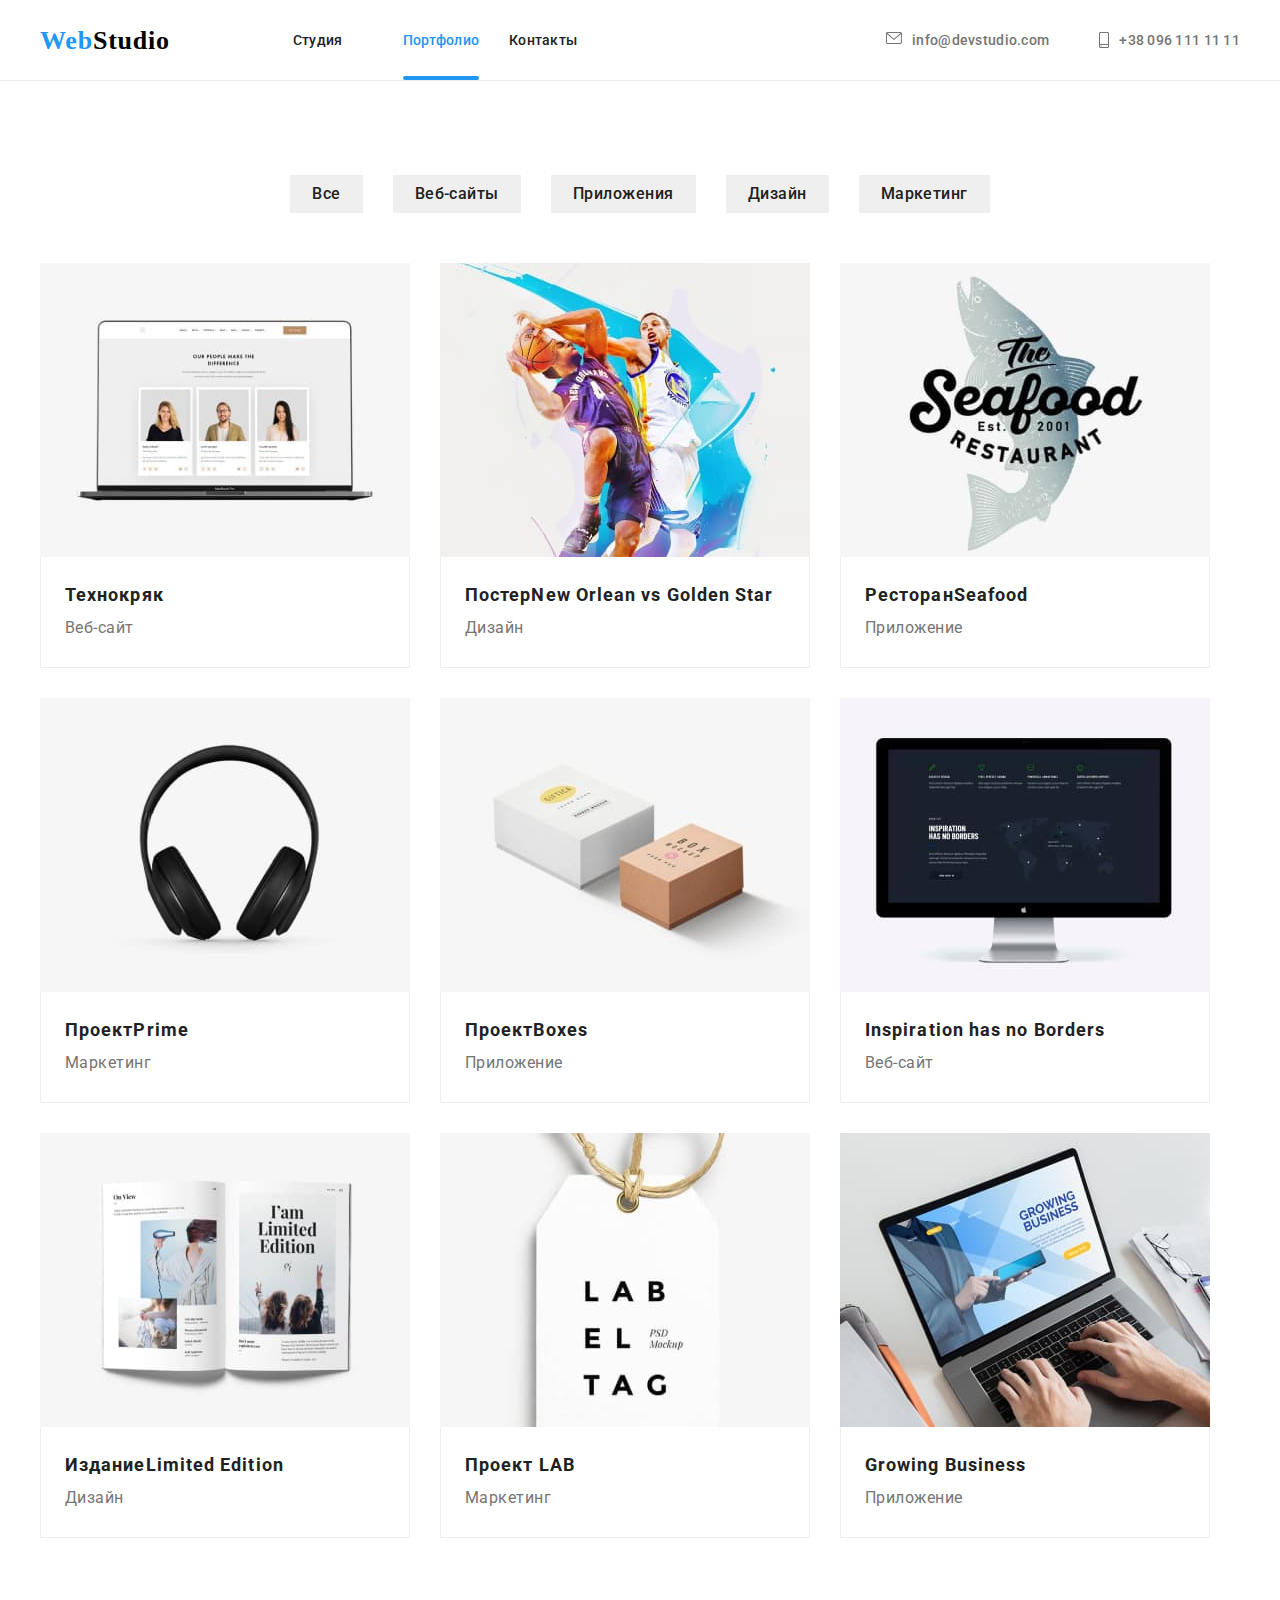
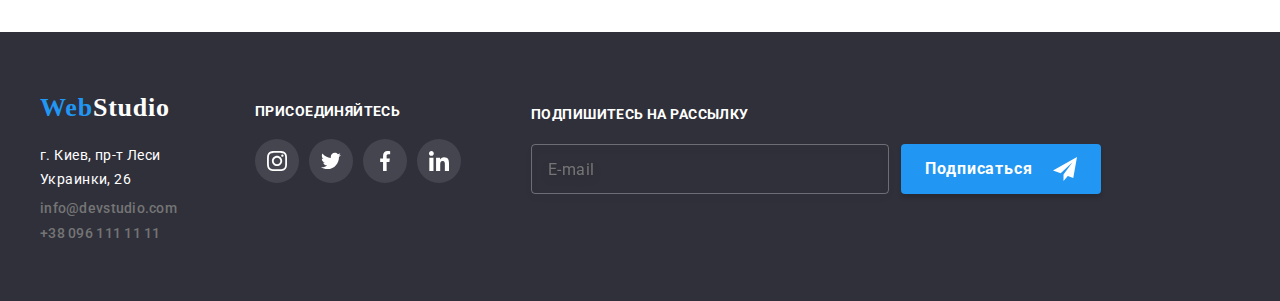
==== commit 01563cde: "HW7" ====
--- a/portfolio.html
+++ b/portfolio.html
@@ -54,7 +54,7 @@
          <section class="menu">
              <div class="container">
              <h2 hidden>навигация</h2>
-             <ul class="container_nav">
+             <ul class="menu_nav">
                  <li class="menu_title link">
                      <button class="menu_btn link" type="button">Все</button>
                  </li>
@@ -72,11 +72,11 @@
                 </li>
              </ul>
          
-             <h2 hidden>Gelery</h2>
-             <ul class="galary_list">
-                 <li class="link galary_item">
-                     <a class="link galary_link" href="">
-                <div class="galary_top">    
+             <h2 hidden>Galery</h2>
+             <ul class="galary">
+                 <li class="link galary_list">
+                     <a class="link galary_link" href="">
+                <div class="galary_item">    
                     <img  src="./imeges/img1.jpg" alt="сотрудники" width="370" height="294">
                     <div class="galary_discription">
                     <p class="galary_discription--text"> Технокряк это современная площадка 
@@ -94,9 +94,9 @@
                 </a>
 
                  </li>
-                 <li class="link galary_item">
-                     <a class="link galary_link" href="">
-                    <div class="galary_top">
+                 <li class="link galary_list">
+                     <a class="link galary_link" href="">
+                    <div class="galary_item">
                     <img  src="./imeges/img2.jpg" alt="баскетбол" width="370" height="294">
                     <div class="galary_discription">
                     <p class="galary_discription--text"> Технокряк это современная площадка 
@@ -115,9 +115,9 @@
                     </a>
 
                  </li >
-                 <li class="link galary_item" >
-                     <a class="link galary_link" href="">
-                        <div class="galary_top">
+                 <li class="link galary_list" >
+                     <a class="link galary_link" href="">
+                        <div class="galary_item">
                     <img  src="./imeges/img3.jpg" alt="логотип ресторана" width="370" height="294">
                     <div class="galary_discription">  
                     <p class="galary_discription--text"> Технокряк это современная площадка 
@@ -135,9 +135,9 @@
                 </a>
 
                  </li>
-                 <li class="link galary_item">
-                     <a class="link galary_link" href="">
-                        <div class="galary_top">
+                 <li class="link galary_list">
+                     <a class="link galary_link" href="">
+                        <div class="galary_item">
                     <img  src="./imeges/img4.jpg" alt="наушники" width="370" height="294">
                     <div class="galary_discription">
                     <p class="galary_discription--text"> Технокряк это современная площадка 
@@ -151,12 +151,12 @@
                     <div class="card">
                         <h3 class="project_list">Проект<span class="project-list" lang="en">Prime</span></h3>
                         <p class="project_item">Маркетинг</p>
-                    </div class="card">
-                </a>
-                 </li>
-                 <li class="link galary_item">
-                     <a class="link galary_link" href="">
-                        <div class="galary_top">
+                    </div>
+                </a>
+                 </li>
+                 <li class="link galary_list">
+                     <a class="link galary_link" href="">
+                        <div class="galary_item">
                     <img  src="./imeges/img5.jpg" alt="коробки" width="370" height="294">
                     <div class="galary_discription">
                     <p class="galary_discription--text"> Технокряк это современная площадка 
@@ -173,9 +173,9 @@
                     </div>
                 </a>
                  </li>
-                 <li class="link galary_item">
-                     <a class="link galary_link" href="">
-                        <div class="galary_top">
+                 <li class="link galary_list">
+                     <a class="link galary_link" href="">
+                        <div class="galary_item">
                     <img  src="./imeges/img6.jpg" alt="монитор" width="370" height="294">
                     <div class="galary_discription">
                     <p class="galary_discription--text"> Технокряк это современная площадка 
@@ -192,9 +192,9 @@
                 </div>    
                 </a>
                  </li>
-                 <li class="link galary_item">
-                     <a class="link galary_link" href="">
-                        <div class="galary_top">
+                 <li class="link galary_list">
+                     <a class="link galary_link" href="">
+                        <div class="galary_item">
                     <img src="./imeges/img7.jpg" alt="книга" width="370" height="294">
                     <div class="galary_discription">
                     <p class="galary_discription--text"> Технокряк это современная площадка 
@@ -211,9 +211,9 @@
                     </div>
                 </a>
                  </li>
-                 <li class="link galary_item">
-                     <a class="link galary_link" href="">
-                        <div class="galary_top">
+                 <li class="link galary_list">
+                     <a class="link galary_link" href="">
+                        <div class="galary_item">
                     <img  src="./imeges/img8.jpg" alt="бирка" width="370" height="294">
                     <div class="galary_discription">
                     <p class="galary_discription--text"> Технокряк это современная площадка 
@@ -230,9 +230,9 @@
                 </div>
                 </a>
                  </li>
-                 <li class="link galary_item">
-                     <a class="link galary_link" href="">
-                        <div class="galary_top">
+                 <li class="link galary_list">
+                     <a class="link galary_link" href="">
+                        <div class="galary_item">
                     <img  src="./imeges/img9.jpg" alt="ноутбук" width="370" height="294">
                     <div class="galary_discription">
                     <p class="galary_discription--text"> Технокряк это современная площадка 
@@ -314,7 +314,7 @@
               </ul>
            </div> 
        </div>
-       <form action class="footer_form">
+       <form class="footer_form">
         <strong class="strong">Подпишитесь на рассылку</strong>
         <div class="write_send">
         <input type="email" 
@@ -328,7 +328,7 @@
                  </use>
             </svg>
         </button>
-    
+        </div>
     </form>
         </div>
        
--- a/css/main.min.css
+++ b/css/main.min.css
@@ -1,2 +1,2 @@
-:root{--primary-title-color: #ffffff;--secondary-title-color: #212121;--primary-text-color: #757575;--secondary-text-color: #2196F3}ul,h1,h3,h2,h4,p{padding:0px;margin:0px}img{display:block;min-width:100%;height:auto}a{display:block}html{box-sizing:border-box}body{font-family:'Roboto', sans-serif;margin:0px}.link{list-style:none;text-decoration:none;font-style:normal}.container{width:1200px;margin:0 auto;padding:0 15px}.hero_btn{font-family:Roboto;font-style:normal;font-weight:bold;font-size:16px;line-height:30px;display:flex;align-items:center;letter-spacing:0.06em;color:var(--primary-title-color);background-color:#2196F3;cursor:pointer;margin:auto;border-radius:4px;padding:10px 32px}.hero_btn:focus,.hero_btn:hover{background-color:var(--secondary-text-color);color:var(--secondary-title-color)}.social_item{width:44px;height:44px}.social_link{width:100%;height:100%;border-radius:50%;background-color:#ffffff;display:flex;justify-content:center;align-items:center;transition:background-color 250ms cubic-bezier(0.4, 0, 0.2, 1)}.social_link:focus,.social_link:hover{background-color:var(--secondary-text-color);border-radius:50%}.social_list{display:flex;justify-content:center;align-items:center}.social_item .social_item{margin-left:10px}.team_list_item{margin-bottom:30px}.social_icon{width:20px;height:20px;fill:#afb1b8;justify-content:center;align-items:center}.social_icon:hover,.social_icon:focus{fill:#ffffff;border-color:var(--secondary-text-color)}.menu_btn:hover,.menu_btn:focus{color:var(--primary-title-color);background-color:var(--secondary-text-color)}.menu_btn{border:none;font-family:Roboto;font-style:normal;font-weight:500;font-size:16px;line-height:26px;text-align:center;letter-spacing:0.03em;color:var(--secondary-title-color);cursor:pointer;display:block;padding:6px 22px;transition:color 250ms cubic-bezier(0.4, 0, 0.2, 1),background-color 250ms cubic-bezier(0.4, 0, 0.2, 1),box-shadow 250ms cubic-bezier(0.4, 0, 0.2, 1)}.menu{padding-top:94px;padding-bottom:94px}.container_nav{display:flex;justify-content:center;margin-bottom:50px}.menu_title:not(:first-child){margin-left:30px}.backdrop{width:100%;height:100%;position:fixed;top:0;background-color:rgba(0,0,0,0.2);display:flex;justify-content:center;align-items:center;transition:opacity 250ms cubic-bezier(0.4, 0, 0.2, 1)}.backdrop.is_hidden{opacity:0;visibility:hidden;pointer-events:none}.modal{width:528px;min-height:581px;background:#ffffff;border-radius:4px;position:relative}.close_btn{display:flex;justify-content:center;align-items:center;width:30px;height:30px;border-radius:50%;position:absolute;right:18px;top:18px;background-color:transparent;border:1px solid rgba(0,0,0,0.1);cursor:pointer}.close_button{width:18px;height:18px;justify-content:center;align-items:center}.close_button:hover{fill:var(--secondary-text-color)}textarea{resize:none}.form{padding:40px}.title_form{display:block;font-family:Roboto;font-style:normal;font-weight:bold;font-size:20px;line-height:23px;text-align:center;letter-spacing:0.03em;color:#212121;margin-bottom:12px}.form_name{position:relative;display:flex;flex-direction:column;margin-bottom:12px;cursor:pointer}.form_item{font-family:Roboto;font-style:normal;font-weight:normal;font-size:12px;line-height:14px;letter-spacing:0.01em;color:#757575;margin-bottom:4px}.form_input{height:40px;left:576px;top:314px;outline:none;border:1px solid rgba(33,33,33,0.2);border-radius:4px;padding-left:42px;margin:0;border:1px solid rgba(33,33,33,0.2);border-radius:4px;transition:border 250ms cubic-bezier(0.4, 0, 0.2, 1)}.form_input:hover,.form_input:focus{outline:none;border:1px solid #2196F3}.form_name:hover.form_icon{fill:#2196F3}.form_input:focus+.form_icon{fill:#2196F3}.form_icon{height:15px;width:12px;position:absolute;top:31px;left:12px;pointer-events:none;transition:fill 250ms cubic-bezier(0.4, 0, 0.2, 1)}.comment{outline:none;padding:12px 16px;border-radius:4px;border:1px solid rgba(33,33,33,0.2);resize:none;transition:border 250ms cubic-bezier(0.4, 0, 0.2, 1)}.comment:focus,.comment:hover{outline:none;border:1px solid #2196F3}.form_checkbox{font-size:14px;line-height:1.2;color:var(--primary-text-color);display:flex;font-style:normal;font-weight:normal;letter-spacing:0.03em;cursor:pointer}.form_checkbox .span{width:15px;height:15px;border:2px solid black;border-radius:3px;margin-right:7px;display:flex;justify-content:center;align-items:center}.agreement:checked+.form_checkbox .span{background-color:var(--secondary-text-color);border:2px solid var(--secondary-text-color)}.hidden_visual{position:absolute;width:1px;height:1px;margin:-1px;border:0;padding:0;clip:rect(0 0 0 0);overflow:hidden}.btn_send{display:block;margin-left:auto;margin-right:auto}.btn_submit{background:var(--secondary-text-color);width:200px;height:50px;box-shadow:0px 4px 4px rgba(0,0,0,0.15);border-radius:4px;border:none;cursor:pointer;color:var(--primary-title-color);font-weight:700;font-size:16px;line-height:1.88;letter-spacing:0.06em;margin-top:30px}.footer_form{display:inline-flex;flex-wrap:wrap;margin-right:93px}.strong{font-family:Roboto;font-style:normal;font-weight:700;font-size:14px;line-height:1.14;letter-spacing:0.03em;text-transform:uppercase;display:block;color:var(--primary-title-color);padding-top:15px}.write_send{display:flex;margin-top:-25px}.footer_input{outline:none;font-family:Roboto;font-style:normal;font-weight:400;font-size:16px;line-height:1.25;display:flex;align-items:center;letter-spacing:0.03em;color:rgba(255,255,255,0.6);width:358px;height:50px;padding:15px 16px;margin-right:12px;color:var(--primary-title-color);background:none;border:1px solid rgba(255,255,255,0.3);box-sizing:border-box;filter:drop-shadow(0px 4px 4px rgba(0,0,0,0.15));border-radius:4px;transition:border 250ms cubic-bezier(0.4, 0, 0.2, 1)}.btn_write{display:flex;justify-content:center;align-items:center;width:200px;height:50px;left:1185px;top:2787px;border:none;background-color:var(--secondary-text-color);box-shadow:0px 4px 4px rgba(0,0,0,0.15);border-radius:4px;box-shadow:0px 4px 4px rgba(0,0,0,0.15);cursor:pointer;transition:background-color 250ms cubic-bezier(0.4, 0, 0.2, 1)}.icon_send{width:24px;height:24px;margin-left:10px}.btn_title{font-family:Roboto;font-style:normal;font-weight:bold;font-size:16px;line-height:calc(30 / 16);letter-spacing:0.06em;color:var(--primary-title-color);margin-right:10px}.header{border-bottom:1px solid #ececec}.Logo{color:var(--secondary-text-color);font-family:Raleway;font-style:normal;font-weight:bold;font-size:26px;line-height:31px;letter-spacing:0.03em;margin-right:93px;padding-top:25px;padding-bottom:25px}.Logostudio{font-family:Raleway;font-style:normal;font-weight:bold;font-size:26px;line-height:31px;letter-spacing:0.03em;color:black}.header_list{display:flex;justify-content:center;align-items:center}.header_container{display:flex;height:80px}.header_nav{display:flex}.header_item{font-family:Roboto;font-style:normal;font-weight:500;font-size:14px;line-height:16px;letter-spacing:0.02em}.header_item:hover,.header_item:focus{color:var(--secondary-text-color)}.header_item:not(:last-child){margin:30px}.heder_link{position:relative;color:var(--secondary-title-color);padding-top:32px;padding-bottom:32px;display:block;transition:color 250ms cubic-bezier(0.4, 0, 0.2, 1)}.heder_link:hover,.heder_link:focus{color:var(--secondary-text-color)}.heder_link--current{color:var(--secondary-text-color)}.heder_link--current::after{content:"";left:0;width:100%;height:4px;position:absolute;bottom:0px;border-radius:2px;background-color:var(--secondary-text-color)}.header_contact{display:flex;margin-left:auto;align-items:center}.contact_item{font-family:Roboto;font-style:normal;font-weight:500;font-size:14px;line-height:16px;letter-spacing:0.02em;color:var(--primary-text-color);display:flex;transition:color 250ms cubic-bezier(0.4, 0, 0.2, 1)}.contact_item:hover,.contact_item:focus{color:var(--secondary-text-color)}.contact_list:not(:last-child){margin-right:50px}.email_icon{height:12px;width:16px;margin-right:10px;fill:currentColor}.tel_icon{height:16px;width:10px;margin-right:10px;fill:currentColor}.baner{background-color:#2F303A}.hero_main{font-family:Roboto;font-style:normal;font-weight:900;font-size:44px;line-height:60px;text-align:center;letter-spacing:0.06em;text-transform:uppercase;color:var(--primary-title-color);width:696px;margin:auto;margin-bottom:30px}.hero_main{padding-top:auto;padding-bottom:auto}.baner{padding-top:200px;height:600px;max-width:1600px;margin:auto;text-align:center;background-image:linear-gradient(to right, rgba(47,48,58,0.4), rgba(47,48,58,0.4)),url(../imeges/background.jpg);background-repeat:no-repeat;background-position:center;background-size:cover}.about_us{font-family:Roboto;font-style:normal;font-weight:bold;font-size:14px;line-height:16px;letter-spacing:0.03em;text-transform:uppercase;color:var(--secondary-title-color);margin-bottom:10px}.about_item{margin-left:30px;width:270px;flex-basis:calc(100% / 4 - 30px)}.about_item:nth-child(4n+1){margin-left:0px}.header_us{display:flex}.header_about_us{padding-top:94px;padding-bottom:47px}.about_list{font-family:Roboto;font-style:normal;font-weight:normal;font-size:14px;line-height:24px;letter-spacing:0.03em;color:var(--primary-text-color);margin-top:10px;display:flex}.about_us:not(:last-child){margin-right:50px}.icon_antena,.icon_clock,.icon_diagram,.icon_astronaut{height:70px;width:70px}.pictures{height:120px;background-color:#F5F4FA;margin-bottom:30px;display:flex;justify-content:center;align-items:center}.header_we_do{padding-top:47px;padding-bottom:94px}.we_do_list{display:flex;flex-basis:calc(100% / 3 - 90px)}.we_do{font-family:Roboto;font-style:normal;font-weight:bold;font-size:36px;line-height:42px;text-align:center;letter-spacing:0.03em;color:var(--secondary-title-color);margin-bottom:50px}.photo_we_do:not(:first-child){margin-left:30px}.we_do_text{position:absolute;font-family:Roboto;font-style:normal;font-weight:bold;font-size:14px;line-height:16px;text-align:center;letter-spacing:0.03em;text-transform:uppercase;display:flex;justify-content:center;align-items:center;line-height:1.17;width:100%;height:70px;background-color:rgba(47,48,58,0.8);color:var(--primary-title-color);bottom:0}.we_do_title{position:relative}.team{font-family:Roboto;font-style:normal;font-weight:bold;font-size:36px;line-height:42px;text-align:center;letter-spacing:0.03em;color:var(--secondary-title-color);margin-bottom:50px}.header_team{background-color:#f5f4fa;padding-top:94px;padding-bottom:94px;max-width:1600px;margin:auto}.photo_us{flex-basis:calc(100% / 4 - 90px);box-shadow:0px 1px 3px rgba(0,0,0,0.12),0px 1px 1px rgba(0,0,0,0.14),0px 2px 1px rgba(0,0,0,0.2);border-radius:0px 0px 4px 4px;background-color:var(--primary-title-color)}.photo_us:not(:first-child){margin-left:30px}.team_list{display:flex;flex-wrap:wrap}.team_list>.photo_us{flex-basis:calc((100% / 4) - 30px)}.team_photo{margin-bottom:30px}.name{font-family:Roboto;font-style:normal;font-weight:500;font-size:16px;line-height:19px;text-align:center;letter-spacing:0.03em;color:var(--secondary-title-color)}.prof{font-family:Roboto;font-style:normal;font-weight:normal;font-size:16px;line-height:19px;text-align:center;letter-spacing:0.03em;color:var(--primary-text-color);padding:auto;margin-top:10px}.client_section{padding-top:94px;padding-bottom:94px}.title_client{font-family:Roboto;font-style:normal;font-weight:bold;font-size:36px;line-height:42px;text-align:center;letter-spacing:0.03em;color:#212121;margin-bottom:50px}.client_link{display:flex;justify-content:center;align-items:center;width:170px;height:92px;border-radius:4px;border:1px solid #afb1b8;cursor:pointer;transition:background-color 250ms cubic-bezier(0.4, 0, 0.2, 1)}.client_link:focus,.client_link:hover{border-color:#2196F3}.client_item:not(:last-child){margin-right:30px}.company_icon{width:106px;height:60px;fill:#AFB1B8}.company_icon:hover,.company_icon:focus{fill:#2196F3;border-color:#2196F3}.client_list{display:flex;justify-content:center}.logo_foot{margin-bottom:20px;height:31px;width:145px}.Logostudio_footer{color:#ffffff}.adress{font-family:Roboto;font-style:normal;font-weight:normal;font-size:14px;line-height:24px;letter-spacing:0.03em;color:var(--primary-title-color)}.mail .tel{font-family:Roboto;font-style:normal;font-weight:normal;font-size:14px;line-height:24px;letter-spacing:0.03em;color:rgba(255,255,255,0.6)}.footer{background-color:#2F303A;padding-top:60px;padding-bottom:60px;max-width:1600px;margin:auto}.Logo_footer{color:var(--secondary-text-color);font-family:Raleway;font-style:normal;font-weight:bold;font-size:26px;line-height:31px;letter-spacing:0.03em}.footer_item{display:block}.footer_item:not(:last-child){margin-bottom:9px}.social_title{align-items:center;justify-content:center;margin-bottom:20px;width:145px;height:16px;left:516px;top:2751px;color:var(--primary-title-color);font-family:Roboto;font-style:normal;font-weight:700;font-size:14px;line-height:calc(16 / 14);letter-spacing:0.03em;text-transform:uppercase}.head_footer_container{display:flex}.footer_container{display:flex;align-items:baseline;margin-right:70px}.footer_social_link{display:flex;justify-content:center;align-items:center;width:44px;height:44px;background-color:rgba(255,255,255,0.1);border-radius:50%;transition:background-color 250ms cubic-bezier(0.4, 0, 0.2, 1)}.footer_social_link:focus,.footer_social_link:hover{background-color:var(--secondary-text-color);border-radius:50%}.footer_social_icon{width:20px;height:20px;fill:var(--primary-title-color)}.footer_social_icon:hover,.footer_social_icon:focus{fill:var(--primary-title-color)}.footer_web{margin-right:70px}.project_list{font-family:Roboto;font-style:normal;font-weight:bold;font-size:18px;line-height:36px;letter-spacing:0.06em;color:var(--secondary-title-color)}.project_item{font-family:Roboto;font-style:normal;font-weight:normal;font-size:16px;line-height:30px;letter-spacing:0.03em;color:var(--primary-text-color);margin-bottom:4px}.container_nav{display:flex;justify-content:center;margin-bottom:50px}.menu_title:not(:first-child){margin-left:30px}.card{padding:20px 24px;border:1px solid #eeeeee;border-top:none}.galary_top{position:relative;overflow:hidden}.galary_discription{position:absolute;font-family:Roboto;font-style:normal;font-weight:normal;font-size:18px;line-height:28px;letter-spacing:0.03em;color:white;top:0px;left:0px;height:100%;padding:63px 24px;transform:translate(0, 100%);transition:transform 250ms cubic-bezier(0.4, 0, 0.2, 1);background-color:var(--secondary-text-color)}.galary_discription--text{text-align:left;padding-right:24px;padding-left:24px}.galary_link{transition:box-shadow 250ms cubic-bezier(0.4, 0, 0.2, 1)}.galary_link:hover,.galary_link:focus{box-shadow:0px 4px 4px rgba(0,0,0,0.25)}.galary_link:hover .galary_discription,.galary_link:focus .galary_discription{transform:translate(0)}.galary_list{display:flex;flex-wrap:wrap}.galary_item{flex-basis:calc(100% / 3 - 30px);margin-left:30px;margin-top:30px}.galary_item:nth-child(1){margin-left:0px}.galary_item:nth-child(4){margin-left:0px}.galary_item:nth-child(7){margin-left:0px}.galary_item:nth-child(1){margin-top:0px}.galary_item:nth-child(2){margin-top:0px}.galary_item:nth-child(3){margin-top:0px}
+:root{--primary-title-color: #ffffff;--secondary-title-color: #212121;--primary-text-color: #757575;--secondary-text-color: #2196F3}ul,h1,h3,h2,h4,p{padding:0px;margin:0px}img{display:block;min-width:100%;height:auto}a{display:block}html{box-sizing:border-box}body{font-family:'Roboto', sans-serif;margin:0px}.link{list-style:none;text-decoration:none;font-style:normal}.container{width:1200px;margin:0 auto;padding:0 15px}.hero_btn{font-family:Roboto;font-style:normal;font-weight:bold;font-size:16px;line-height:30px;display:flex;align-items:center;letter-spacing:0.06em;color:var(--primary-title-color);background-color:#2196F3;cursor:pointer;margin:auto;border-radius:4px;padding:10px 32px}.hero_btn:focus,.hero_btn:hover{background-color:var(--secondary-text-color);color:var(--secondary-title-color)}.social_item{width:44px;height:44px}.social_link{width:100%;height:100%;border-radius:50%;background-color:#ffffff;display:flex;justify-content:center;align-items:center;transition:background-color 250ms cubic-bezier(0.4, 0, 0.2, 1)}.social_link:focus,.social_link:hover{background-color:var(--secondary-text-color);border-radius:50%}.social_list{display:flex;justify-content:center;align-items:center}.social_item:not(:first-child){margin-left:10px}.team_list_item{margin-bottom:30px}.social_icon{width:20px;height:20px;fill:#afb1b8;justify-content:center;align-items:center}.social_icon:hover,.social_icon:focus{fill:#ffffff;border-color:var(--secondary-text-color)}.menu_btn:hover,.menu_btn:focus{color:var(--primary-title-color);background-color:var(--secondary-text-color)}.menu_btn{border:none;font-family:Roboto;font-style:normal;font-weight:500;font-size:16px;line-height:26px;text-align:center;letter-spacing:0.03em;color:var(--secondary-title-color);cursor:pointer;display:block;padding:6px 22px;transition:color 250ms cubic-bezier(0.4, 0, 0.2, 1),background-color 250ms cubic-bezier(0.4, 0, 0.2, 1),box-shadow 250ms cubic-bezier(0.4, 0, 0.2, 1)}.menu{padding-top:94px;padding-bottom:94px}.menu_nav{display:flex;justify-content:center;margin-bottom:50px}.menu_title:not(:first-child){margin-left:30px}.backdrop{width:100%;height:100%;position:fixed;top:0;background-color:rgba(0,0,0,0.2);display:flex;justify-content:center;align-items:center;transition:opacity 250ms cubic-bezier(0.4, 0, 0.2, 1)}.backdrop.is_hidden{opacity:0;visibility:hidden;pointer-events:none}.modal{width:528px;min-height:581px;background:#ffffff;border-radius:4px;position:relative}.close_btn{display:flex;justify-content:center;align-items:center;width:30px;height:30px;border-radius:50%;position:absolute;right:18px;top:18px;background-color:transparent;border:1px solid rgba(0,0,0,0.1);cursor:pointer}.close_button{width:18px;height:18px;justify-content:center;align-items:center}.close_button:hover{fill:var(--secondary-text-color)}textarea{resize:none}.modal_form{padding:40px}.title_form{display:block;font-family:Roboto;font-style:normal;font-weight:bold;font-size:20px;line-height:23px;text-align:center;letter-spacing:0.03em;color:#212121;margin-bottom:12px}.form_name{position:relative;display:flex;flex-direction:column;margin-bottom:12px;cursor:pointer}.form_item{font-family:Roboto;font-style:normal;font-weight:normal;font-size:12px;line-height:14px;letter-spacing:0.01em;color:#757575;margin-bottom:4px}.form_input{height:40px;left:576px;top:314px;outline:none;border:1px solid rgba(33,33,33,0.2);border-radius:4px;padding-left:42px;margin:0;border:1px solid rgba(33,33,33,0.2);border-radius:4px;transition:border 250ms cubic-bezier(0.4, 0, 0.2, 1)}.form_input:hover,.form_input:focus{outline:none;border:1px solid #2196F3}.form_name:hover.form_icon{fill:#2196F3}.form_input:focus+.form_icon{fill:#2196F3}.form_icon{height:15px;width:12px;position:absolute;top:31px;left:12px;pointer-events:none;transition:fill 250ms cubic-bezier(0.4, 0, 0.2, 1)}.comment{outline:none;padding:12px 16px;border-radius:4px;border:1px solid rgba(33,33,33,0.2);resize:none;transition:border 250ms cubic-bezier(0.4, 0, 0.2, 1)}.comment:focus,.comment:hover{outline:none;border:1px solid #2196F3}.form_checkbox{font-size:14px;line-height:1.2;color:var(--primary-text-color);display:flex;font-style:normal;font-weight:normal;letter-spacing:0.03em;cursor:pointer}.form_checkbox .span{width:15px;height:15px;border:2px solid black;border-radius:3px;margin-right:7px;display:flex;justify-content:center;align-items:center}.agreement:checked+.form_checkbox .span{background-color:var(--secondary-text-color);border:2px solid var(--secondary-text-color)}.hidden_visual{position:absolute;width:1px;height:1px;margin:-1px;border:0;padding:0;clip:rect(0 0 0 0);overflow:hidden}.btn_send{display:block;margin-left:auto;margin-right:auto}.btn_submit{background:var(--secondary-text-color);width:200px;height:50px;box-shadow:0px 4px 4px rgba(0,0,0,0.15);border-radius:4px;border:none;cursor:pointer;color:var(--primary-title-color);font-weight:700;font-size:16px;line-height:1.88;letter-spacing:0.06em;margin-top:30px}.footer_form{display:flex;flex-wrap:wrap;margin-right:93px}.strong{font-family:Roboto;font-style:normal;font-weight:700;font-size:14px;line-height:1.14;letter-spacing:0.03em;text-transform:uppercase;display:block;color:var(--primary-title-color);padding-top:15px}.write_send{display:flex;margin-top:-25px}.footer_input{outline:none;font-family:Roboto;font-style:normal;font-weight:400;font-size:16px;line-height:1.25;display:flex;align-items:center;letter-spacing:0.03em;color:rgba(255,255,255,0.6);width:358px;height:50px;padding:15px 16px;margin-right:12px;color:var(--primary-title-color);background:none;border:1px solid rgba(255,255,255,0.3);box-sizing:border-box;filter:drop-shadow(0px 4px 4px rgba(0,0,0,0.15));border-radius:4px;transition:border 250ms cubic-bezier(0.4, 0, 0.2, 1)}.btn_write{display:flex;justify-content:center;align-items:center;width:200px;height:50px;left:1185px;top:2787px;border:none;background-color:var(--secondary-text-color);box-shadow:0px 4px 4px rgba(0,0,0,0.15);border-radius:4px;box-shadow:0px 4px 4px rgba(0,0,0,0.15);cursor:pointer;transition:background-color 250ms cubic-bezier(0.4, 0, 0.2, 1)}.icon_send{width:24px;height:24px;margin-left:10px}.btn_title{font-family:Roboto;font-style:normal;font-weight:bold;font-size:16px;line-height:calc(30 / 16);letter-spacing:0.06em;color:var(--primary-title-color);margin-right:10px}.header{border-bottom:1px solid #ececec}.Logo{color:var(--secondary-text-color);font-family:Raleway;font-style:normal;font-weight:bold;font-size:26px;line-height:31px;letter-spacing:0.03em;margin-right:93px;padding-top:25px;padding-bottom:25px}.Logostudio{font-family:Raleway;font-style:normal;font-weight:bold;font-size:26px;line-height:31px;letter-spacing:0.03em;color:black}.header_list{display:flex;justify-content:center;align-items:center}.header_container{display:flex;height:80px}.header_nav{display:flex}.header_item{font-family:Roboto;font-style:normal;font-weight:500;font-size:14px;line-height:16px;letter-spacing:0.02em}.header_item:hover,.header_item:focus{color:var(--secondary-text-color)}.header_item:not(:last-child){margin:30px}.heder_link{position:relative;color:var(--secondary-title-color);padding-top:32px;padding-bottom:32px;display:block;transition:color 250ms cubic-bezier(0.4, 0, 0.2, 1)}.heder_link:hover,.heder_link:focus{color:var(--secondary-text-color)}.heder_link--current{color:var(--secondary-text-color)}.heder_link--current::after{content:"";left:0;width:100%;height:4px;position:absolute;bottom:0px;border-radius:2px;background-color:var(--secondary-text-color)}.header_contact{display:flex;margin-left:auto;align-items:center}.contact_item{font-family:Roboto;font-style:normal;font-weight:500;font-size:14px;line-height:16px;letter-spacing:0.02em;color:var(--primary-text-color);display:flex;transition:color 250ms cubic-bezier(0.4, 0, 0.2, 1)}.contact_item:hover,.contact_item:focus{color:var(--secondary-text-color)}.contact_list:not(:last-child){margin-right:50px}.email_icon{height:12px;width:16px;margin-right:10px;fill:currentColor}.tel_icon{height:16px;width:10px;margin-right:10px;fill:currentColor}.baner{background-color:#2F303A}.hero_main{font-family:Roboto;font-style:normal;font-weight:900;font-size:44px;line-height:60px;text-align:center;letter-spacing:0.06em;text-transform:uppercase;color:var(--primary-title-color);width:696px;margin:auto;margin-bottom:30px}.hero_main{padding-top:auto;padding-bottom:auto}.baner{padding-top:200px;height:600px;max-width:1600px;margin:auto;text-align:center;background-image:linear-gradient(to right, rgba(47,48,58,0.4), rgba(47,48,58,0.4)),url(../imeges/background.jpg);background-repeat:no-repeat;background-position:center;background-size:cover}.about_us{font-family:Roboto;font-style:normal;font-weight:bold;font-size:14px;line-height:16px;letter-spacing:0.03em;text-transform:uppercase;color:var(--secondary-title-color);margin-bottom:10px}.about_list{margin-left:30px;width:270px;flex-basis:calc(100% / 4 - 30px)}.about_list:nth-child(4n+1){margin-left:0px}.about_us_item{display:flex}.title_about_us{padding-top:94px;padding-bottom:47px}.about_us_text{font-family:Roboto;font-style:normal;font-weight:normal;font-size:14px;line-height:24px;letter-spacing:0.03em;color:var(--primary-text-color);margin-top:10px;display:flex}.about_us:not(:last-child){margin-right:50px}.icon_antena,.icon_clock,.icon_diagram,.icon_astronaut{height:70px;width:70px}.pictures{height:120px;background-color:#F5F4FA;margin-bottom:30px;display:flex;justify-content:center;align-items:center}.we_do{padding-top:47px;padding-bottom:94px}.we_do_list{display:flex;flex-basis:calc(100% / 3 - 90px)}.we_do_title{font-family:Roboto;font-style:normal;font-weight:bold;font-size:36px;line-height:42px;text-align:center;letter-spacing:0.03em;color:var(--secondary-title-color);margin-bottom:50px}.photo_we_do:not(:first-child){margin-left:30px}.we_do_text{position:absolute;font-family:Roboto;font-style:normal;font-weight:bold;font-size:14px;line-height:16px;text-align:center;letter-spacing:0.03em;text-transform:uppercase;display:flex;justify-content:center;align-items:center;line-height:1.17;width:100%;height:70px;background-color:rgba(47,48,58,0.8);color:var(--primary-title-color);bottom:0}.we_do_card{position:relative}.team_title{font-family:Roboto;font-style:normal;font-weight:bold;font-size:36px;line-height:42px;text-align:center;letter-spacing:0.03em;color:var(--secondary-title-color);margin-bottom:50px}.team{background-color:#f5f4fa;padding-top:94px;padding-bottom:94px;max-width:1600px;margin:auto}.photo_us{flex-basis:calc(100% / 4 - 90px);box-shadow:0px 1px 3px rgba(0,0,0,0.12),0px 1px 1px rgba(0,0,0,0.14),0px 2px 1px rgba(0,0,0,0.2);border-radius:0px 0px 4px 4px;background-color:var(--primary-title-color)}.photo_us:not(:first-child){margin-left:30px}.team_list{display:flex;flex-wrap:wrap}.team_list>.photo_us{flex-basis:calc((100% / 4) - 30px)}.team_photo{margin-bottom:30px}.name{font-family:Roboto;font-style:normal;font-weight:500;font-size:16px;line-height:19px;text-align:center;letter-spacing:0.03em;color:var(--secondary-title-color)}.prof{font-family:Roboto;font-style:normal;font-weight:normal;font-size:16px;line-height:19px;text-align:center;letter-spacing:0.03em;color:var(--primary-text-color);padding:auto;margin-top:10px}.client{padding-top:94px;padding-bottom:94px}.title_client{font-family:Roboto;font-style:normal;font-weight:bold;font-size:36px;line-height:42px;text-align:center;letter-spacing:0.03em;color:#212121;margin-bottom:50px}.client_link{display:flex;justify-content:center;align-items:center;width:170px;height:92px;border-radius:4px;border:1px solid #afb1b8;cursor:pointer;transition:background-color 250ms cubic-bezier(0.4, 0, 0.2, 1)}.client_link:focus,.client_link:hover{border-color:#2196F3;fill:#2196F3}.client_item:not(:last-child){margin-right:30px}.company_icon{width:106px;height:60px;fill:#AFB1B8}.company_icon:hover,.company_icon:focus{fill:#2196F3;border-color:#2196F3}.client_list{display:flex;justify-content:center}.logo_foot{margin-bottom:20px;height:31px;width:145px}.Logostudio_footer{color:#ffffff}.adress{font-family:Roboto;font-style:normal;font-weight:normal;font-size:14px;line-height:24px;letter-spacing:0.03em;color:var(--primary-title-color)}.mail .tel{font-family:Roboto;font-style:normal;font-weight:normal;font-size:14px;line-height:24px;letter-spacing:0.03em;color:rgba(255,255,255,0.6)}.footer{background-color:#2F303A;padding-top:60px;padding-bottom:60px;max-width:1600px;margin:auto}.Logo_footer{color:var(--secondary-text-color);font-family:Raleway;font-style:normal;font-weight:bold;font-size:26px;line-height:31px;letter-spacing:0.03em}.footer_item{display:block}.footer_item:not(:last-child){margin-bottom:9px}.social_title{align-items:center;justify-content:center;margin-bottom:20px;width:145px;height:16px;left:516px;top:2751px;color:var(--primary-title-color);font-family:Roboto;font-style:normal;font-weight:700;font-size:14px;line-height:calc(16 / 14);letter-spacing:0.03em;text-transform:uppercase}.head_footer_container{display:flex}.footer_container{display:flex;align-items:baseline;margin-right:70px}.footer_social_link{display:flex;justify-content:center;align-items:center;width:44px;height:44px;background-color:rgba(255,255,255,0.1);border-radius:50%;transition:background-color 250ms cubic-bezier(0.4, 0, 0.2, 1)}.footer_social_link:focus,.footer_social_link:hover{background-color:var(--secondary-text-color);border-radius:50%}.footer_social_icon{width:20px;height:20px;fill:var(--primary-title-color)}.footer_social_icon:hover,.footer_social_icon:focus{fill:var(--primary-title-color)}.footer_web{margin-right:70px}.project_list{font-family:Roboto;font-style:normal;font-weight:bold;font-size:18px;line-height:36px;letter-spacing:0.06em;color:var(--secondary-title-color)}.project_item{font-family:Roboto;font-style:normal;font-weight:normal;font-size:16px;line-height:30px;letter-spacing:0.03em;color:var(--primary-text-color);margin-bottom:4px}.container_nav{display:flex;justify-content:center;margin-bottom:50px}.menu_title:not(:first-child){margin-left:30px}.card{padding:20px 24px;border:1px solid #eeeeee;border-top:none}.galary_item{position:relative;overflow:hidden}.galary_discription{position:absolute;font-family:Roboto;font-style:normal;font-weight:normal;font-size:18px;line-height:28px;letter-spacing:0.03em;color:white;top:0px;left:0px;height:100%;padding:63px 24px;transform:translate(0, 100%);transition:transform 250ms cubic-bezier(0.4, 0, 0.2, 1);background-color:var(--secondary-text-color)}.galary_discription--text{text-align:left;padding-right:24px;padding-left:24px}.galary_link{transition:box-shadow 250ms cubic-bezier(0.4, 0, 0.2, 1)}.galary_link:hover,.galary_link:focus{box-shadow:0px 4px 4px rgba(0,0,0,0.25)}.galary_link:hover .galary_discription,.galary_link:focus .galary_discription{transform:translate(0)}.galary{display:flex;flex-wrap:wrap}.galary_list{flex-basis:calc(100% / 3 - 30px);margin-left:30px;margin-top:30px}.galary_list:nth-child(1){margin-left:0px}.galary_list:nth-child(4){margin-left:0px}.galary_list:nth-child(7){margin-left:0px}.galary_list:nth-child(1){margin-top:0px}.galary_list:nth-child(2){margin-top:0px}.galary_list:nth-child(3){margin-top:0px}
 /*# sourceMappingURL=main.min.css.map */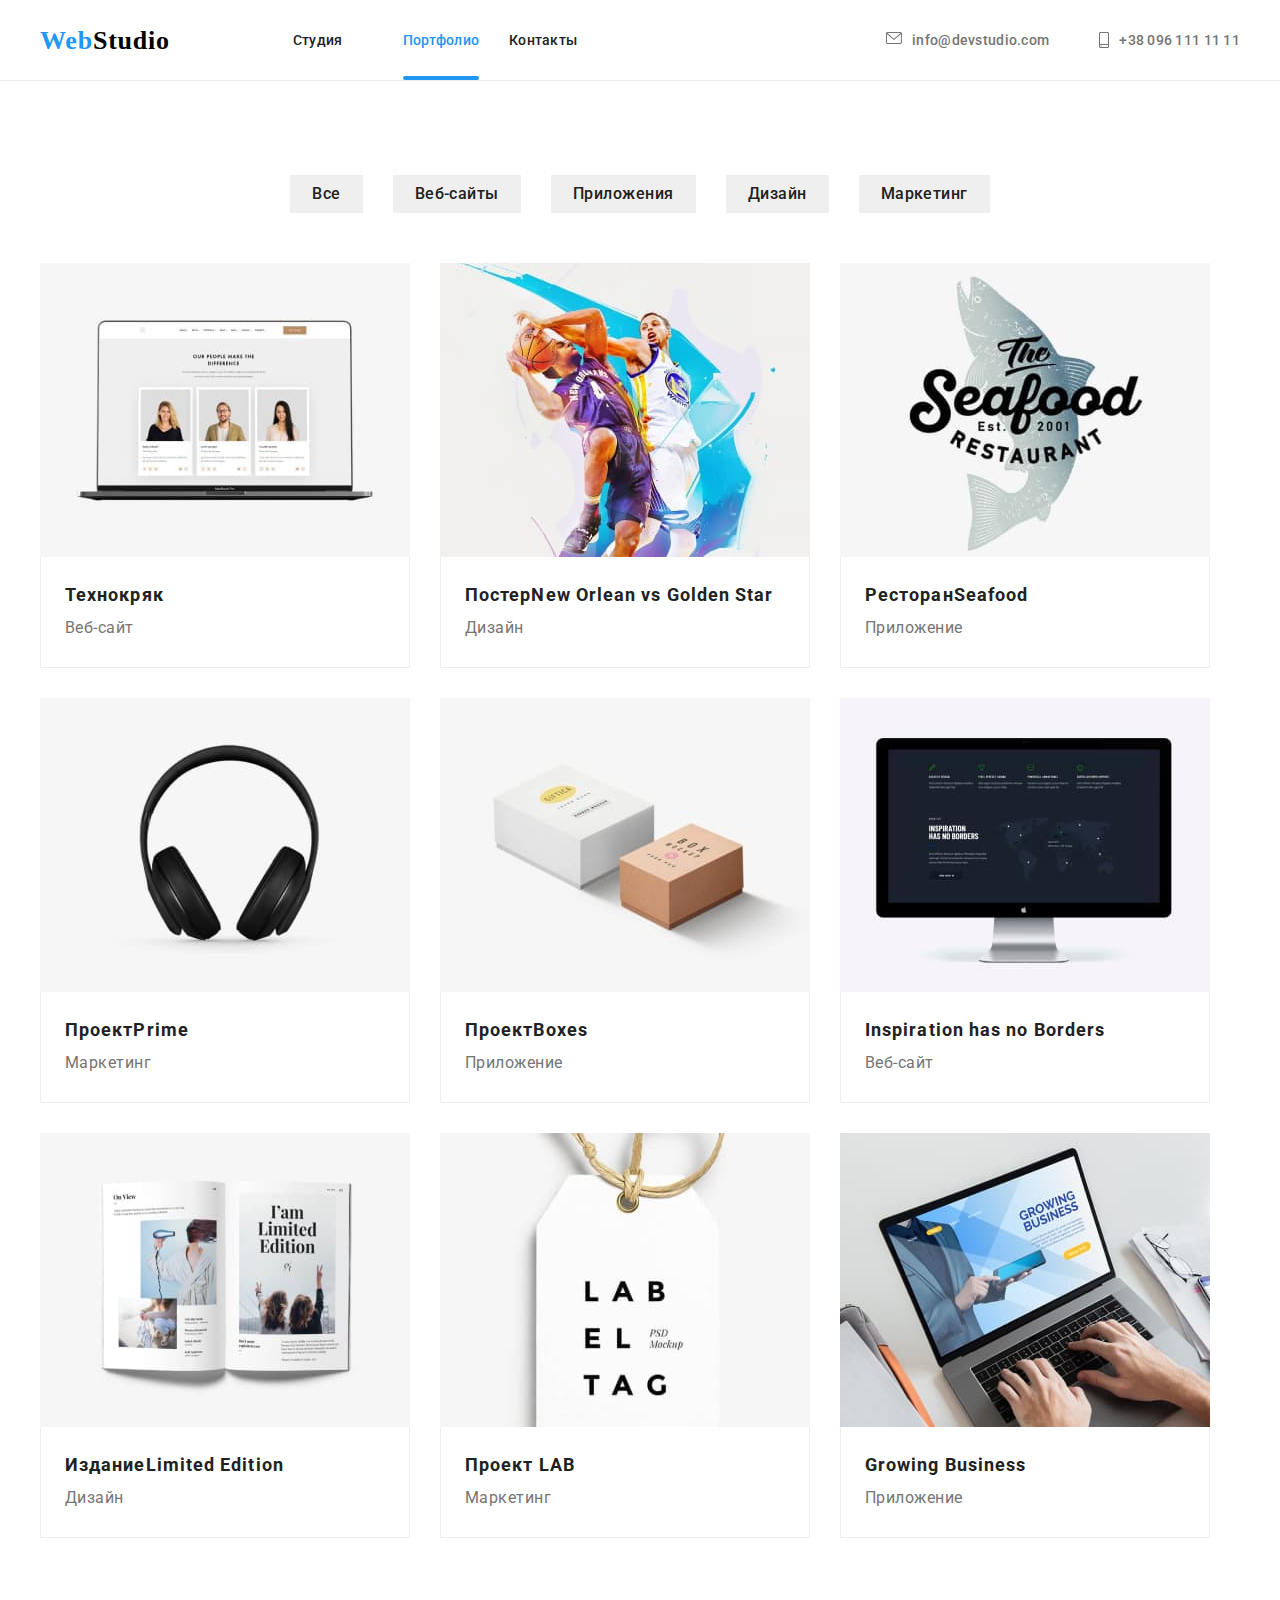
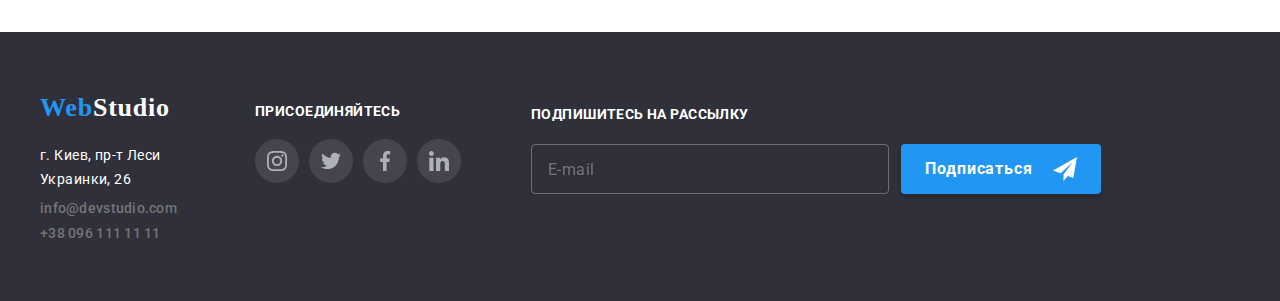
==== commit 03cf0459: "HW7" ====
--- a/portfolio.html
+++ b/portfolio.html
@@ -279,34 +279,34 @@
    
            <div class="footer_social">
             <h2 class="social_title">Присоединяйтесь</h2>
-               <ul class="social_list">
-                <li class="social_item link"> 
-                    <a href="" class="footer_social_link">
-                       <svg class="footer_social_icon">
+               <ul class="footer_social-list">
+                <li class="footer_social-item link"> 
+                    <a href="" class="footer_social-link">
+                       <svg class="footer_social-icon">
                            <use href="./imeges/sprite.svg#icon-instagram"></use>
                        </svg>
                    </a> 
                </li>
                                
-               <li class="social_item link"> 
-                   <a href="" class="footer_social_link">
-                       <svg class="footer_social_icon">
+               <li class="footer_social-item link"> 
+                   <a href="" class="footer_social-link">
+                       <svg class="footer_social-icon">
                            <use href="./imeges/sprite.svg#icon-twitter"></use>
                        </svg>
                    </a>
                 </li>
                                  
-                <li class="social_item link"> 
-                    <a href="" class="footer_social_link">
-                       <svg class="footer_social_icon">
+                <li class="footer_social-item link"> 
+                    <a href="" class="footer_social-link">
+                       <svg class="footer_social-icon">
                            <use href="./imeges/sprite.svg#icon-facebook"></use>
                        </svg>
                    </a> 
                </li>
    
-               <li class="social_item link"> 
-                   <a href="" class="footer_social_link">
-                       <svg class="footer_social_icon">
+               <li class="footer_social-item link"> 
+                   <a href="" class="footer_social-link">
+                       <svg class="footer_social-icon">
                            <use href="./imeges/sprite.svg#icon-linkedin"></use>
                        </svg>
                    </a> 
--- a/css/main.min.css
+++ b/css/main.min.css
@@ -1,2 +1,2 @@
-:root{--primary-title-color: #ffffff;--secondary-title-color: #212121;--primary-text-color: #757575;--secondary-text-color: #2196F3}ul,h1,h3,h2,h4,p{padding:0px;margin:0px}img{display:block;min-width:100%;height:auto}a{display:block}html{box-sizing:border-box}body{font-family:'Roboto', sans-serif;margin:0px}.link{list-style:none;text-decoration:none;font-style:normal}.container{width:1200px;margin:0 auto;padding:0 15px}.hero_btn{font-family:Roboto;font-style:normal;font-weight:bold;font-size:16px;line-height:30px;display:flex;align-items:center;letter-spacing:0.06em;color:var(--primary-title-color);background-color:#2196F3;cursor:pointer;margin:auto;border-radius:4px;padding:10px 32px}.hero_btn:focus,.hero_btn:hover{background-color:var(--secondary-text-color);color:var(--secondary-title-color)}.social_item{width:44px;height:44px}.social_link{width:100%;height:100%;border-radius:50%;background-color:#ffffff;display:flex;justify-content:center;align-items:center;transition:background-color 250ms cubic-bezier(0.4, 0, 0.2, 1)}.social_link:focus,.social_link:hover{background-color:var(--secondary-text-color);border-radius:50%}.social_list{display:flex;justify-content:center;align-items:center}.social_item:not(:first-child){margin-left:10px}.team_list_item{margin-bottom:30px}.social_icon{width:20px;height:20px;fill:#afb1b8;justify-content:center;align-items:center}.social_icon:hover,.social_icon:focus{fill:#ffffff;border-color:var(--secondary-text-color)}.menu_btn:hover,.menu_btn:focus{color:var(--primary-title-color);background-color:var(--secondary-text-color)}.menu_btn{border:none;font-family:Roboto;font-style:normal;font-weight:500;font-size:16px;line-height:26px;text-align:center;letter-spacing:0.03em;color:var(--secondary-title-color);cursor:pointer;display:block;padding:6px 22px;transition:color 250ms cubic-bezier(0.4, 0, 0.2, 1),background-color 250ms cubic-bezier(0.4, 0, 0.2, 1),box-shadow 250ms cubic-bezier(0.4, 0, 0.2, 1)}.menu{padding-top:94px;padding-bottom:94px}.menu_nav{display:flex;justify-content:center;margin-bottom:50px}.menu_title:not(:first-child){margin-left:30px}.backdrop{width:100%;height:100%;position:fixed;top:0;background-color:rgba(0,0,0,0.2);display:flex;justify-content:center;align-items:center;transition:opacity 250ms cubic-bezier(0.4, 0, 0.2, 1)}.backdrop.is_hidden{opacity:0;visibility:hidden;pointer-events:none}.modal{width:528px;min-height:581px;background:#ffffff;border-radius:4px;position:relative}.close_btn{display:flex;justify-content:center;align-items:center;width:30px;height:30px;border-radius:50%;position:absolute;right:18px;top:18px;background-color:transparent;border:1px solid rgba(0,0,0,0.1);cursor:pointer}.close_button{width:18px;height:18px;justify-content:center;align-items:center}.close_button:hover{fill:var(--secondary-text-color)}textarea{resize:none}.modal_form{padding:40px}.title_form{display:block;font-family:Roboto;font-style:normal;font-weight:bold;font-size:20px;line-height:23px;text-align:center;letter-spacing:0.03em;color:#212121;margin-bottom:12px}.form_name{position:relative;display:flex;flex-direction:column;margin-bottom:12px;cursor:pointer}.form_item{font-family:Roboto;font-style:normal;font-weight:normal;font-size:12px;line-height:14px;letter-spacing:0.01em;color:#757575;margin-bottom:4px}.form_input{height:40px;left:576px;top:314px;outline:none;border:1px solid rgba(33,33,33,0.2);border-radius:4px;padding-left:42px;margin:0;border:1px solid rgba(33,33,33,0.2);border-radius:4px;transition:border 250ms cubic-bezier(0.4, 0, 0.2, 1)}.form_input:hover,.form_input:focus{outline:none;border:1px solid #2196F3}.form_name:hover.form_icon{fill:#2196F3}.form_input:focus+.form_icon{fill:#2196F3}.form_icon{height:15px;width:12px;position:absolute;top:31px;left:12px;pointer-events:none;transition:fill 250ms cubic-bezier(0.4, 0, 0.2, 1)}.comment{outline:none;padding:12px 16px;border-radius:4px;border:1px solid rgba(33,33,33,0.2);resize:none;transition:border 250ms cubic-bezier(0.4, 0, 0.2, 1)}.comment:focus,.comment:hover{outline:none;border:1px solid #2196F3}.form_checkbox{font-size:14px;line-height:1.2;color:var(--primary-text-color);display:flex;font-style:normal;font-weight:normal;letter-spacing:0.03em;cursor:pointer}.form_checkbox .span{width:15px;height:15px;border:2px solid black;border-radius:3px;margin-right:7px;display:flex;justify-content:center;align-items:center}.agreement:checked+.form_checkbox .span{background-color:var(--secondary-text-color);border:2px solid var(--secondary-text-color)}.hidden_visual{position:absolute;width:1px;height:1px;margin:-1px;border:0;padding:0;clip:rect(0 0 0 0);overflow:hidden}.btn_send{display:block;margin-left:auto;margin-right:auto}.btn_submit{background:var(--secondary-text-color);width:200px;height:50px;box-shadow:0px 4px 4px rgba(0,0,0,0.15);border-radius:4px;border:none;cursor:pointer;color:var(--primary-title-color);font-weight:700;font-size:16px;line-height:1.88;letter-spacing:0.06em;margin-top:30px}.footer_form{display:flex;flex-wrap:wrap;margin-right:93px}.strong{font-family:Roboto;font-style:normal;font-weight:700;font-size:14px;line-height:1.14;letter-spacing:0.03em;text-transform:uppercase;display:block;color:var(--primary-title-color);padding-top:15px}.write_send{display:flex;margin-top:-25px}.footer_input{outline:none;font-family:Roboto;font-style:normal;font-weight:400;font-size:16px;line-height:1.25;display:flex;align-items:center;letter-spacing:0.03em;color:rgba(255,255,255,0.6);width:358px;height:50px;padding:15px 16px;margin-right:12px;color:var(--primary-title-color);background:none;border:1px solid rgba(255,255,255,0.3);box-sizing:border-box;filter:drop-shadow(0px 4px 4px rgba(0,0,0,0.15));border-radius:4px;transition:border 250ms cubic-bezier(0.4, 0, 0.2, 1)}.btn_write{display:flex;justify-content:center;align-items:center;width:200px;height:50px;left:1185px;top:2787px;border:none;background-color:var(--secondary-text-color);box-shadow:0px 4px 4px rgba(0,0,0,0.15);border-radius:4px;box-shadow:0px 4px 4px rgba(0,0,0,0.15);cursor:pointer;transition:background-color 250ms cubic-bezier(0.4, 0, 0.2, 1)}.icon_send{width:24px;height:24px;margin-left:10px}.btn_title{font-family:Roboto;font-style:normal;font-weight:bold;font-size:16px;line-height:calc(30 / 16);letter-spacing:0.06em;color:var(--primary-title-color);margin-right:10px}.header{border-bottom:1px solid #ececec}.Logo{color:var(--secondary-text-color);font-family:Raleway;font-style:normal;font-weight:bold;font-size:26px;line-height:31px;letter-spacing:0.03em;margin-right:93px;padding-top:25px;padding-bottom:25px}.Logostudio{font-family:Raleway;font-style:normal;font-weight:bold;font-size:26px;line-height:31px;letter-spacing:0.03em;color:black}.header_list{display:flex;justify-content:center;align-items:center}.header_container{display:flex;height:80px}.header_nav{display:flex}.header_item{font-family:Roboto;font-style:normal;font-weight:500;font-size:14px;line-height:16px;letter-spacing:0.02em}.header_item:hover,.header_item:focus{color:var(--secondary-text-color)}.header_item:not(:last-child){margin:30px}.heder_link{position:relative;color:var(--secondary-title-color);padding-top:32px;padding-bottom:32px;display:block;transition:color 250ms cubic-bezier(0.4, 0, 0.2, 1)}.heder_link:hover,.heder_link:focus{color:var(--secondary-text-color)}.heder_link--current{color:var(--secondary-text-color)}.heder_link--current::after{content:"";left:0;width:100%;height:4px;position:absolute;bottom:0px;border-radius:2px;background-color:var(--secondary-text-color)}.header_contact{display:flex;margin-left:auto;align-items:center}.contact_item{font-family:Roboto;font-style:normal;font-weight:500;font-size:14px;line-height:16px;letter-spacing:0.02em;color:var(--primary-text-color);display:flex;transition:color 250ms cubic-bezier(0.4, 0, 0.2, 1)}.contact_item:hover,.contact_item:focus{color:var(--secondary-text-color)}.contact_list:not(:last-child){margin-right:50px}.email_icon{height:12px;width:16px;margin-right:10px;fill:currentColor}.tel_icon{height:16px;width:10px;margin-right:10px;fill:currentColor}.baner{background-color:#2F303A}.hero_main{font-family:Roboto;font-style:normal;font-weight:900;font-size:44px;line-height:60px;text-align:center;letter-spacing:0.06em;text-transform:uppercase;color:var(--primary-title-color);width:696px;margin:auto;margin-bottom:30px}.hero_main{padding-top:auto;padding-bottom:auto}.baner{padding-top:200px;height:600px;max-width:1600px;margin:auto;text-align:center;background-image:linear-gradient(to right, rgba(47,48,58,0.4), rgba(47,48,58,0.4)),url(../imeges/background.jpg);background-repeat:no-repeat;background-position:center;background-size:cover}.about_us{font-family:Roboto;font-style:normal;font-weight:bold;font-size:14px;line-height:16px;letter-spacing:0.03em;text-transform:uppercase;color:var(--secondary-title-color);margin-bottom:10px}.about_list{margin-left:30px;width:270px;flex-basis:calc(100% / 4 - 30px)}.about_list:nth-child(4n+1){margin-left:0px}.about_us_item{display:flex}.title_about_us{padding-top:94px;padding-bottom:47px}.about_us_text{font-family:Roboto;font-style:normal;font-weight:normal;font-size:14px;line-height:24px;letter-spacing:0.03em;color:var(--primary-text-color);margin-top:10px;display:flex}.about_us:not(:last-child){margin-right:50px}.icon_antena,.icon_clock,.icon_diagram,.icon_astronaut{height:70px;width:70px}.pictures{height:120px;background-color:#F5F4FA;margin-bottom:30px;display:flex;justify-content:center;align-items:center}.we_do{padding-top:47px;padding-bottom:94px}.we_do_list{display:flex;flex-basis:calc(100% / 3 - 90px)}.we_do_title{font-family:Roboto;font-style:normal;font-weight:bold;font-size:36px;line-height:42px;text-align:center;letter-spacing:0.03em;color:var(--secondary-title-color);margin-bottom:50px}.photo_we_do:not(:first-child){margin-left:30px}.we_do_text{position:absolute;font-family:Roboto;font-style:normal;font-weight:bold;font-size:14px;line-height:16px;text-align:center;letter-spacing:0.03em;text-transform:uppercase;display:flex;justify-content:center;align-items:center;line-height:1.17;width:100%;height:70px;background-color:rgba(47,48,58,0.8);color:var(--primary-title-color);bottom:0}.we_do_card{position:relative}.team_title{font-family:Roboto;font-style:normal;font-weight:bold;font-size:36px;line-height:42px;text-align:center;letter-spacing:0.03em;color:var(--secondary-title-color);margin-bottom:50px}.team{background-color:#f5f4fa;padding-top:94px;padding-bottom:94px;max-width:1600px;margin:auto}.photo_us{flex-basis:calc(100% / 4 - 90px);box-shadow:0px 1px 3px rgba(0,0,0,0.12),0px 1px 1px rgba(0,0,0,0.14),0px 2px 1px rgba(0,0,0,0.2);border-radius:0px 0px 4px 4px;background-color:var(--primary-title-color)}.photo_us:not(:first-child){margin-left:30px}.team_list{display:flex;flex-wrap:wrap}.team_list>.photo_us{flex-basis:calc((100% / 4) - 30px)}.team_photo{margin-bottom:30px}.name{font-family:Roboto;font-style:normal;font-weight:500;font-size:16px;line-height:19px;text-align:center;letter-spacing:0.03em;color:var(--secondary-title-color)}.prof{font-family:Roboto;font-style:normal;font-weight:normal;font-size:16px;line-height:19px;text-align:center;letter-spacing:0.03em;color:var(--primary-text-color);padding:auto;margin-top:10px}.client{padding-top:94px;padding-bottom:94px}.title_client{font-family:Roboto;font-style:normal;font-weight:bold;font-size:36px;line-height:42px;text-align:center;letter-spacing:0.03em;color:#212121;margin-bottom:50px}.client_link{display:flex;justify-content:center;align-items:center;width:170px;height:92px;border-radius:4px;border:1px solid #afb1b8;cursor:pointer;transition:background-color 250ms cubic-bezier(0.4, 0, 0.2, 1)}.client_link:focus,.client_link:hover{border-color:#2196F3;fill:#2196F3}.client_item:not(:last-child){margin-right:30px}.company_icon{width:106px;height:60px;fill:#AFB1B8}.company_icon:hover,.company_icon:focus{fill:#2196F3;border-color:#2196F3}.client_list{display:flex;justify-content:center}.logo_foot{margin-bottom:20px;height:31px;width:145px}.Logostudio_footer{color:#ffffff}.adress{font-family:Roboto;font-style:normal;font-weight:normal;font-size:14px;line-height:24px;letter-spacing:0.03em;color:var(--primary-title-color)}.mail .tel{font-family:Roboto;font-style:normal;font-weight:normal;font-size:14px;line-height:24px;letter-spacing:0.03em;color:rgba(255,255,255,0.6)}.footer{background-color:#2F303A;padding-top:60px;padding-bottom:60px;max-width:1600px;margin:auto}.Logo_footer{color:var(--secondary-text-color);font-family:Raleway;font-style:normal;font-weight:bold;font-size:26px;line-height:31px;letter-spacing:0.03em}.footer_item{display:block}.footer_item:not(:last-child){margin-bottom:9px}.social_title{align-items:center;justify-content:center;margin-bottom:20px;width:145px;height:16px;left:516px;top:2751px;color:var(--primary-title-color);font-family:Roboto;font-style:normal;font-weight:700;font-size:14px;line-height:calc(16 / 14);letter-spacing:0.03em;text-transform:uppercase}.head_footer_container{display:flex}.footer_container{display:flex;align-items:baseline;margin-right:70px}.footer_social_link{display:flex;justify-content:center;align-items:center;width:44px;height:44px;background-color:rgba(255,255,255,0.1);border-radius:50%;transition:background-color 250ms cubic-bezier(0.4, 0, 0.2, 1)}.footer_social_link:focus,.footer_social_link:hover{background-color:var(--secondary-text-color);border-radius:50%}.footer_social_icon{width:20px;height:20px;fill:var(--primary-title-color)}.footer_social_icon:hover,.footer_social_icon:focus{fill:var(--primary-title-color)}.footer_web{margin-right:70px}.project_list{font-family:Roboto;font-style:normal;font-weight:bold;font-size:18px;line-height:36px;letter-spacing:0.06em;color:var(--secondary-title-color)}.project_item{font-family:Roboto;font-style:normal;font-weight:normal;font-size:16px;line-height:30px;letter-spacing:0.03em;color:var(--primary-text-color);margin-bottom:4px}.container_nav{display:flex;justify-content:center;margin-bottom:50px}.menu_title:not(:first-child){margin-left:30px}.card{padding:20px 24px;border:1px solid #eeeeee;border-top:none}.galary_item{position:relative;overflow:hidden}.galary_discription{position:absolute;font-family:Roboto;font-style:normal;font-weight:normal;font-size:18px;line-height:28px;letter-spacing:0.03em;color:white;top:0px;left:0px;height:100%;padding:63px 24px;transform:translate(0, 100%);transition:transform 250ms cubic-bezier(0.4, 0, 0.2, 1);background-color:var(--secondary-text-color)}.galary_discription--text{text-align:left;padding-right:24px;padding-left:24px}.galary_link{transition:box-shadow 250ms cubic-bezier(0.4, 0, 0.2, 1)}.galary_link:hover,.galary_link:focus{box-shadow:0px 4px 4px rgba(0,0,0,0.25)}.galary_link:hover .galary_discription,.galary_link:focus .galary_discription{transform:translate(0)}.galary{display:flex;flex-wrap:wrap}.galary_list{flex-basis:calc(100% / 3 - 30px);margin-left:30px;margin-top:30px}.galary_list:nth-child(1){margin-left:0px}.galary_list:nth-child(4){margin-left:0px}.galary_list:nth-child(7){margin-left:0px}.galary_list:nth-child(1){margin-top:0px}.galary_list:nth-child(2){margin-top:0px}.galary_list:nth-child(3){margin-top:0px}
+:root{--primary-title-color: #ffffff;--secondary-title-color: #212121;--primary-text-color: #757575;--secondary-text-color: #2196F3}ul,h1,h3,h2,h4,p{padding:0px;margin:0px}img{display:block;min-width:100%;height:auto}a{display:block}html{box-sizing:border-box}body{font-family:'Roboto', sans-serif;margin:0px}.link{list-style:none;text-decoration:none;font-style:normal}.container{width:1200px;margin:0 auto;padding:0 15px}.hero_btn{font-family:Roboto;font-style:normal;font-weight:bold;font-size:16px;line-height:30px;display:flex;align-items:center;letter-spacing:0.06em;color:var(--primary-title-color);background-color:#2196F3;cursor:pointer;margin:auto;border-radius:4px;padding:10px 32px}.hero_btn:focus,.hero_btn:hover{background-color:var(--secondary-text-color);color:var(--secondary-title-color)}.social_item{width:44px;height:44px}.social_item:not(:first-child){margin-left:10px}.social_link{width:100%;height:100%;border-radius:50%;background-color:#ffffff;display:flex;justify-content:center;align-items:center;transition:background-color 250ms cubic-bezier(0.4, 0, 0.2, 1)}.social_link:focus,.social_link:hover{background-color:var(--secondary-text-color);border-radius:50%}.social{display:flex;justify-content:center;align-items:center}.social_icon{width:20px;height:20px;fill:#afb1b8;justify-content:center;align-items:center}.social_icon:hover,.social_icon:focus{fill:#ffffff;border-color:var(--secondary-text-color)}.menu_btn:hover,.menu_btn:focus{color:var(--primary-title-color);background-color:var(--secondary-text-color)}.menu_btn{border:none;font-family:Roboto;font-style:normal;font-weight:500;font-size:16px;line-height:26px;text-align:center;letter-spacing:0.03em;color:var(--secondary-title-color);cursor:pointer;display:block;padding:6px 22px;transition:color 250ms cubic-bezier(0.4, 0, 0.2, 1),background-color 250ms cubic-bezier(0.4, 0, 0.2, 1),box-shadow 250ms cubic-bezier(0.4, 0, 0.2, 1)}.menu{padding-top:94px;padding-bottom:94px}.menu_nav{display:flex;justify-content:center;margin-bottom:50px}.menu_title:not(:first-child){margin-left:30px}.backdrop{width:100%;height:100%;position:fixed;top:0;background-color:rgba(0,0,0,0.2);display:flex;justify-content:center;align-items:center;transition:opacity 250ms cubic-bezier(0.4, 0, 0.2, 1)}.backdrop.is_hidden{opacity:0;visibility:hidden;pointer-events:none}.modal{width:528px;min-height:581px;background:#ffffff;border-radius:4px;position:relative}.close_btn{display:flex;justify-content:center;align-items:center;width:30px;height:30px;border-radius:50%;position:absolute;right:18px;top:18px;background-color:transparent;border:1px solid rgba(0,0,0,0.1);cursor:pointer}.close_button{width:18px;height:18px;justify-content:center;align-items:center}.close_button:hover{fill:var(--secondary-text-color)}textarea{resize:none}.modal_form{padding:40px}.title_form{display:block;font-family:Roboto;font-style:normal;font-weight:bold;font-size:20px;line-height:23px;text-align:center;letter-spacing:0.03em;color:#212121;margin-bottom:12px}.form_name{position:relative;display:flex;flex-direction:column;margin-bottom:12px;cursor:pointer}.form_item{font-family:Roboto;font-style:normal;font-weight:normal;font-size:12px;line-height:14px;letter-spacing:0.01em;color:#757575;margin-bottom:4px}.form_input{height:40px;left:576px;top:314px;outline:none;border:1px solid rgba(33,33,33,0.2);border-radius:4px;padding-left:42px;margin:0;border:1px solid rgba(33,33,33,0.2);border-radius:4px;transition:border 250ms cubic-bezier(0.4, 0, 0.2, 1)}.form_input:hover,.form_input:focus{outline:none;border:1px solid #2196F3}.form_name:hover.form_icon{fill:#2196F3}.form_input:focus+.form_icon{fill:#2196F3}.form_icon{height:15px;width:12px;position:absolute;top:31px;left:12px;pointer-events:none;transition:fill 250ms cubic-bezier(0.4, 0, 0.2, 1)}.comment{outline:none;padding:12px 16px;border-radius:4px;border:1px solid rgba(33,33,33,0.2);resize:none;transition:border 250ms cubic-bezier(0.4, 0, 0.2, 1)}.comment:focus,.comment:hover{outline:none;border:1px solid #2196F3}.form_checkbox{font-size:14px;line-height:1.2;color:var(--primary-text-color);display:flex;font-style:normal;font-weight:normal;letter-spacing:0.03em;cursor:pointer}.form_checkbox .span{width:15px;height:15px;border:2px solid black;border-radius:3px;margin-right:7px;display:flex;justify-content:center;align-items:center}.agreement:checked+.form_checkbox .span{background-color:var(--secondary-text-color);border:2px solid var(--secondary-text-color)}.hidden_visual{position:absolute;width:1px;height:1px;margin:-1px;border:0;padding:0;clip:rect(0 0 0 0);overflow:hidden}.btn_send{display:block;margin-left:auto;margin-right:auto}.btn_submit{background:var(--secondary-text-color);width:200px;height:50px;box-shadow:0px 4px 4px rgba(0,0,0,0.15);border-radius:4px;border:none;cursor:pointer;color:var(--primary-title-color);font-weight:700;font-size:16px;line-height:1.88;letter-spacing:0.06em;margin-top:30px}.footer_form{display:flex;flex-wrap:wrap;margin-right:93px}.strong{font-family:Roboto;font-style:normal;font-weight:700;font-size:14px;line-height:1.14;letter-spacing:0.03em;text-transform:uppercase;display:block;color:var(--primary-title-color);padding-top:15px}.write_send{display:flex;margin-top:-25px}.footer_input{outline:none;font-family:Roboto;font-style:normal;font-weight:400;font-size:16px;line-height:1.25;display:flex;align-items:center;letter-spacing:0.03em;color:rgba(255,255,255,0.6);width:358px;height:50px;padding:15px 16px;margin-right:12px;color:var(--primary-title-color);background:none;border:1px solid rgba(255,255,255,0.3);box-sizing:border-box;filter:drop-shadow(0px 4px 4px rgba(0,0,0,0.15));border-radius:4px;transition:border 250ms cubic-bezier(0.4, 0, 0.2, 1)}.btn_write{display:flex;justify-content:center;align-items:center;width:200px;height:50px;left:1185px;top:2787px;border:none;background-color:var(--secondary-text-color);box-shadow:0px 4px 4px rgba(0,0,0,0.15);border-radius:4px;box-shadow:0px 4px 4px rgba(0,0,0,0.15);cursor:pointer;transition:background-color 250ms cubic-bezier(0.4, 0, 0.2, 1)}.icon_send{width:24px;height:24px;margin-left:10px}.btn_title{font-family:Roboto;font-style:normal;font-weight:bold;font-size:16px;line-height:calc(30 / 16);letter-spacing:0.06em;color:var(--primary-title-color);margin-right:10px}.header{border-bottom:1px solid #ececec}.Logo{color:var(--secondary-text-color);font-family:Raleway;font-style:normal;font-weight:bold;font-size:26px;line-height:31px;letter-spacing:0.03em;margin-right:93px;padding-top:25px;padding-bottom:25px}.Logostudio{font-family:Raleway;font-style:normal;font-weight:bold;font-size:26px;line-height:31px;letter-spacing:0.03em;color:black}.header_list{display:flex;justify-content:center;align-items:center}.header_container{display:flex;height:80px}.header_nav{display:flex}.header_item{font-family:Roboto;font-style:normal;font-weight:500;font-size:14px;line-height:16px;letter-spacing:0.02em}.header_item:hover,.header_item:focus{color:var(--secondary-text-color)}.header_item:not(:last-child){margin:30px}.heder_link{position:relative;color:var(--secondary-title-color);padding-top:32px;padding-bottom:32px;display:block;transition:color 250ms cubic-bezier(0.4, 0, 0.2, 1)}.heder_link:hover,.heder_link:focus{color:var(--secondary-text-color)}.heder_link--current{color:var(--secondary-text-color)}.heder_link--current::after{content:"";left:0;width:100%;height:4px;position:absolute;bottom:0px;border-radius:2px;background-color:var(--secondary-text-color)}.header_contact{display:flex;margin-left:auto;align-items:center}.contact_item{font-family:Roboto;font-style:normal;font-weight:500;font-size:14px;line-height:16px;letter-spacing:0.02em;color:var(--primary-text-color);display:flex;transition:color 250ms cubic-bezier(0.4, 0, 0.2, 1)}.contact_item:hover,.contact_item:focus{color:var(--secondary-text-color)}.contact_list:not(:last-child){margin-right:50px}.email_icon{height:12px;width:16px;margin-right:10px;fill:currentColor}.tel_icon{height:16px;width:10px;margin-right:10px;fill:currentColor}.baner{background-color:#2F303A}.hero_main{font-family:Roboto;font-style:normal;font-weight:900;font-size:44px;line-height:60px;text-align:center;letter-spacing:0.06em;text-transform:uppercase;color:var(--primary-title-color);width:696px;margin:auto;margin-bottom:30px}.hero_main{padding-top:auto;padding-bottom:auto}.baner{padding-top:200px;height:600px;max-width:1600px;margin:auto;text-align:center;background-image:linear-gradient(to right, rgba(47,48,58,0.4), rgba(47,48,58,0.4)),url(../imeges/background.jpg);background-repeat:no-repeat;background-position:center;background-size:cover}.about_us{font-family:Roboto;font-style:normal;font-weight:bold;font-size:14px;line-height:16px;letter-spacing:0.03em;text-transform:uppercase;color:var(--secondary-title-color);margin-bottom:10px}.about_list{margin-left:30px;width:270px;flex-basis:calc(100% / 4 - 30px)}.about_list:nth-child(4n+1){margin-left:0px}.about_us_item{display:flex}.title_about_us{padding-top:94px;padding-bottom:47px}.about_us_text{font-family:Roboto;font-style:normal;font-weight:normal;font-size:14px;line-height:24px;letter-spacing:0.03em;color:var(--primary-text-color);margin-top:10px;display:flex}.about_us:not(:last-child){margin-right:50px}.icon_antena,.icon_clock,.icon_diagram,.icon_astronaut{height:70px;width:70px}.pictures{height:120px;background-color:#F5F4FA;margin-bottom:30px;display:flex;justify-content:center;align-items:center}.we_do{padding-top:47px;padding-bottom:94px}.we_do_list{display:flex;flex-basis:calc(100% / 3 - 90px)}.we_do_title{font-family:Roboto;font-style:normal;font-weight:bold;font-size:36px;line-height:42px;text-align:center;letter-spacing:0.03em;color:var(--secondary-title-color);margin-bottom:50px}.photo_we_do:not(:first-child){margin-left:30px}.we_do_text{position:absolute;font-family:Roboto;font-style:normal;font-weight:bold;font-size:14px;line-height:16px;text-align:center;letter-spacing:0.03em;text-transform:uppercase;display:flex;justify-content:center;align-items:center;line-height:1.17;width:100%;height:70px;background-color:rgba(47,48,58,0.8);color:var(--primary-title-color);bottom:0}.we_do_card{position:relative}.team_title{font-family:Roboto;font-style:normal;font-weight:bold;font-size:36px;line-height:42px;text-align:center;letter-spacing:0.03em;color:var(--secondary-title-color);margin-bottom:50px}.team{background-color:#f5f4fa;padding-top:94px;padding-bottom:94px;max-width:1600px;margin:auto}.photo_us{flex-basis:calc(100% / 4 - 90px);box-shadow:0px 1px 3px rgba(0,0,0,0.12),0px 1px 1px rgba(0,0,0,0.14),0px 2px 1px rgba(0,0,0,0.2);border-radius:0px 0px 4px 4px;background-color:var(--primary-title-color)}.photo_us:not(:first-child){margin-left:30px}.team_list{display:flex;flex-wrap:wrap}.team_list>.photo_us{flex-basis:calc((100% / 4) - 30px)}.team_photo{margin-bottom:30px}.name{font-family:Roboto;font-style:normal;font-weight:500;font-size:16px;line-height:19px;text-align:center;letter-spacing:0.03em;color:var(--secondary-title-color)}.prof{font-family:Roboto;font-style:normal;font-weight:normal;font-size:16px;line-height:19px;text-align:center;letter-spacing:0.03em;color:var(--primary-text-color);padding:auto;margin-top:10px}.team_list_item{margin-bottom:30px}.client{padding-top:94px;padding-bottom:94px}.title_client{font-family:Roboto;font-style:normal;font-weight:bold;font-size:36px;line-height:42px;text-align:center;letter-spacing:0.03em;color:#212121;margin-bottom:50px}.client_link{display:flex;justify-content:center;align-items:center;width:170px;height:92px;border-radius:4px;border:1px solid #afb1b8;cursor:pointer;transition:background-color 250ms cubic-bezier(0.4, 0, 0.2, 1)}.client_link:focus,.client_link:hover{border-color:#2196F3;fill:#2196F3}.client_item:not(:last-child){margin-right:30px}.company_icon{width:106px;height:60px;fill:#AFB1B8}.company_icon:hover,.company_icon:focus{fill:#2196F3;border-color:#2196F3}.client_list{display:flex;justify-content:center}.logo_foot{margin-bottom:20px;height:31px;width:145px}.Logostudio_footer{color:#ffffff}.adress{font-family:Roboto;font-style:normal;font-weight:normal;font-size:14px;line-height:24px;letter-spacing:0.03em;color:var(--primary-title-color)}.mail .tel{font-family:Roboto;font-style:normal;font-weight:normal;font-size:14px;line-height:24px;letter-spacing:0.03em;color:rgba(255,255,255,0.6)}.footer{background-color:#2F303A;padding-top:60px;padding-bottom:60px;max-width:1600px;margin:auto}.Logo_footer{color:var(--secondary-text-color);font-family:Raleway;font-style:normal;font-weight:bold;font-size:26px;line-height:31px;letter-spacing:0.03em}.footer_item{display:block}.footer_item:not(:last-child){margin-bottom:9px}.social_title{align-items:center;justify-content:center;margin-bottom:20px;width:145px;height:16px;left:516px;top:2751px;color:var(--primary-title-color);font-family:Roboto;font-style:normal;font-weight:700;font-size:14px;line-height:calc(16 / 14);letter-spacing:0.03em;text-transform:uppercase}.head_footer_container{display:flex}.footer_container{display:flex;align-items:baseline;margin-right:70px}.footer_social-list{display:flex;justify-content:center;align-items:center}.footer_social-link{display:flex;justify-content:center;align-items:center;width:44px;height:44px;background-color:rgba(255,255,255,0.1);border-radius:50%;transition:background-color 250ms cubic-bezier(0.4, 0, 0.2, 1)}.footer_social-link:focus,.footer_social-link:hover{background-color:var(--secondary-text-color);border-radius:50%}.footer_social-icon{width:20px;height:20px;fill:#afb1b8;justify-content:center;align-items:center}.footer_social-icon:hover,.footer_social-icon:focus{fill:#ffffff;border-color:var(--secondary-text-color)}.footer_web{margin-right:70px}.footer_social-item{width:44px;height:44px}.footer_social-item:not(:first-child){margin-left:10px}.project_list{font-family:Roboto;font-style:normal;font-weight:bold;font-size:18px;line-height:36px;letter-spacing:0.06em;color:var(--secondary-title-color)}.project_item{font-family:Roboto;font-style:normal;font-weight:normal;font-size:16px;line-height:30px;letter-spacing:0.03em;color:var(--primary-text-color);margin-bottom:4px}.container_nav{display:flex;justify-content:center;margin-bottom:50px}.menu_title:not(:first-child){margin-left:30px}.card{padding:20px 24px;border:1px solid #eeeeee;border-top:none}.galary_item{position:relative;overflow:hidden}.galary_discription{position:absolute;font-family:Roboto;font-style:normal;font-weight:normal;font-size:18px;line-height:28px;letter-spacing:0.03em;color:white;top:0px;left:0px;height:100%;padding:63px 24px;transform:translate(0, 100%);transition:transform 250ms cubic-bezier(0.4, 0, 0.2, 1);background-color:var(--secondary-text-color)}.galary_discription--text{text-align:left;padding-right:24px;padding-left:24px}.galary_link{transition:box-shadow 250ms cubic-bezier(0.4, 0, 0.2, 1)}.galary_link:hover,.galary_link:focus{box-shadow:0px 4px 4px rgba(0,0,0,0.25)}.galary_link:hover .galary_discription,.galary_link:focus .galary_discription{transform:translate(0)}.galary{display:flex;flex-wrap:wrap}.galary_list{flex-basis:calc(100% / 3 - 30px);margin-left:30px;margin-top:30px}.galary_list:nth-child(1){margin-left:0px}.galary_list:nth-child(4){margin-left:0px}.galary_list:nth-child(7){margin-left:0px}.galary_list:nth-child(1){margin-top:0px}.galary_list:nth-child(2){margin-top:0px}.galary_list:nth-child(3){margin-top:0px}
 /*# sourceMappingURL=main.min.css.map */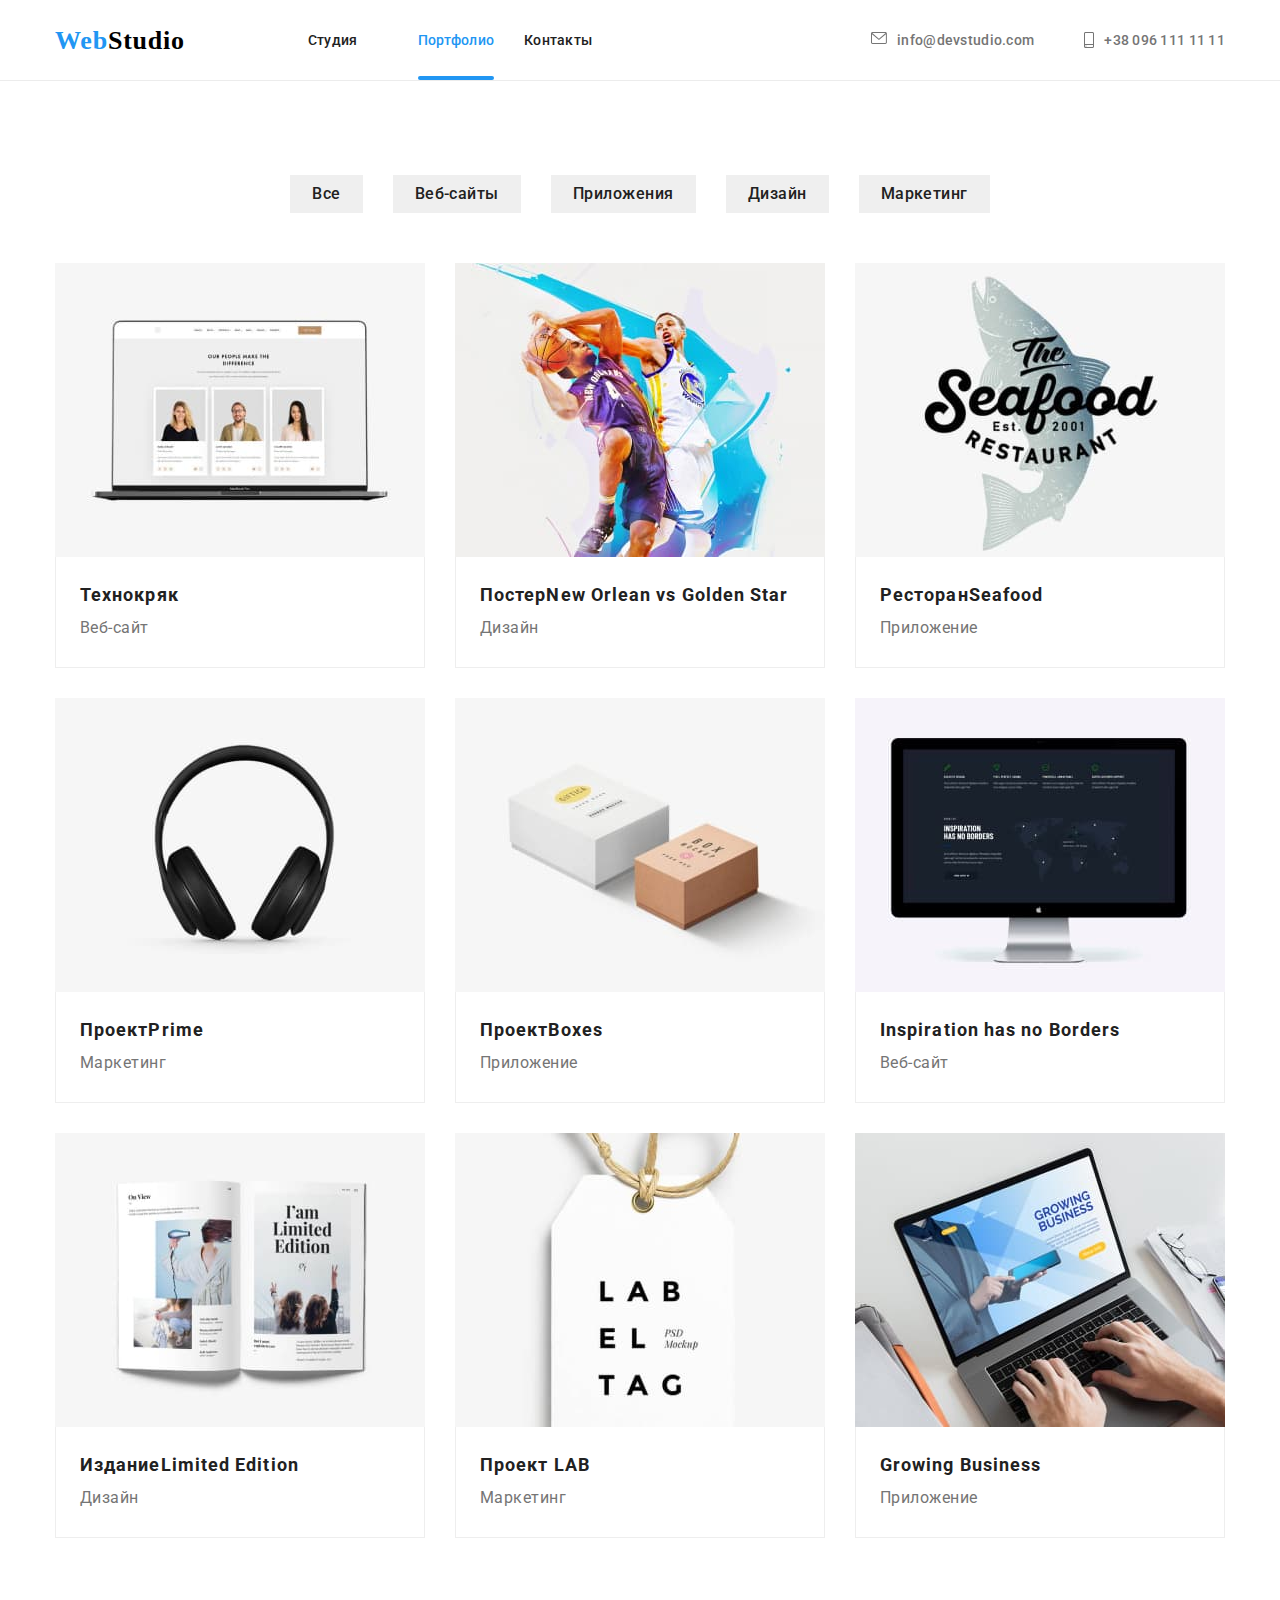
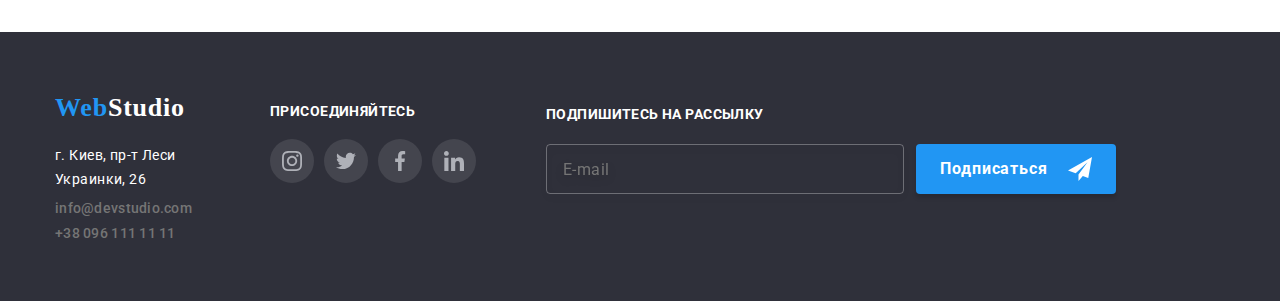
==== commit d1270a6b: "HW7" ====
--- a/portfolio.html
+++ b/portfolio.html
@@ -8,7 +8,8 @@
     <link rel="preconnect" href="https://fonts.googleapis.com">
     <link rel="preconnect" href="https://fonts.gstatic.com" crossorigin>
     <link href="https://fonts.googleapis.com/css2?family=Roboto:wght@400;500;700;900&display=swap" rel="stylesheet">
-    <link href="//cdnjs.cloudflare.com/ajax/libs/modern-normalize/1.1.0/modern-normalize.min.css">
+    <link rel="stylesheet" href="https://cdn.jsdelivr.net/npm/modern-normalize@1.1.0/modern-normalize.css"
+    />
     <link rel="stylesheet" href="./css/main.min.css">
     <link rel="stylesheet" href="./css/styles.css">
 </head>
@@ -321,7 +322,7 @@
             id="mail" 
             placeholder="E-mail" 
             class="footer_input">
-        <button type="submite" class="btn_write">
+        <button type="submit" class="btn_write">
             <span class="btn_title">Подписаться</span>
             <svg class="icon_send" width="24" height="24">
                 <use href="./imeges/sprite.svg#icon-send">
